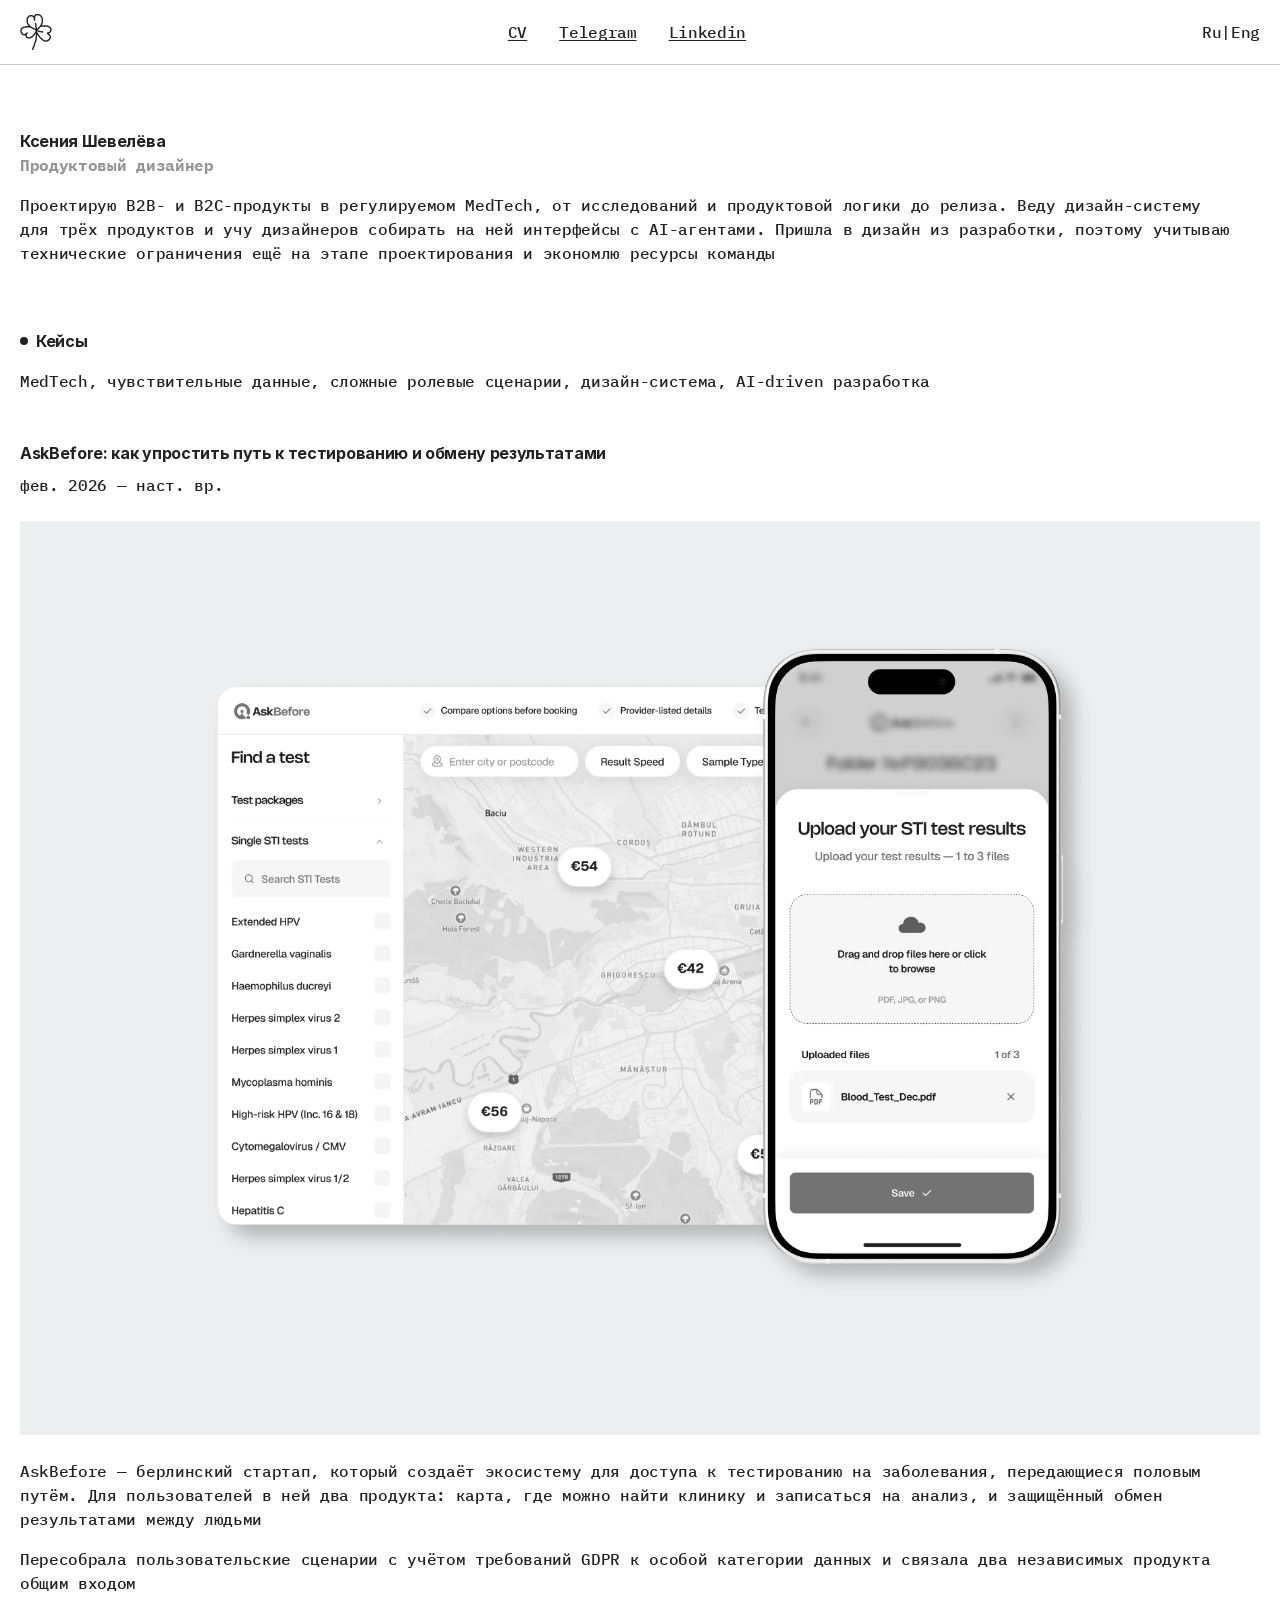
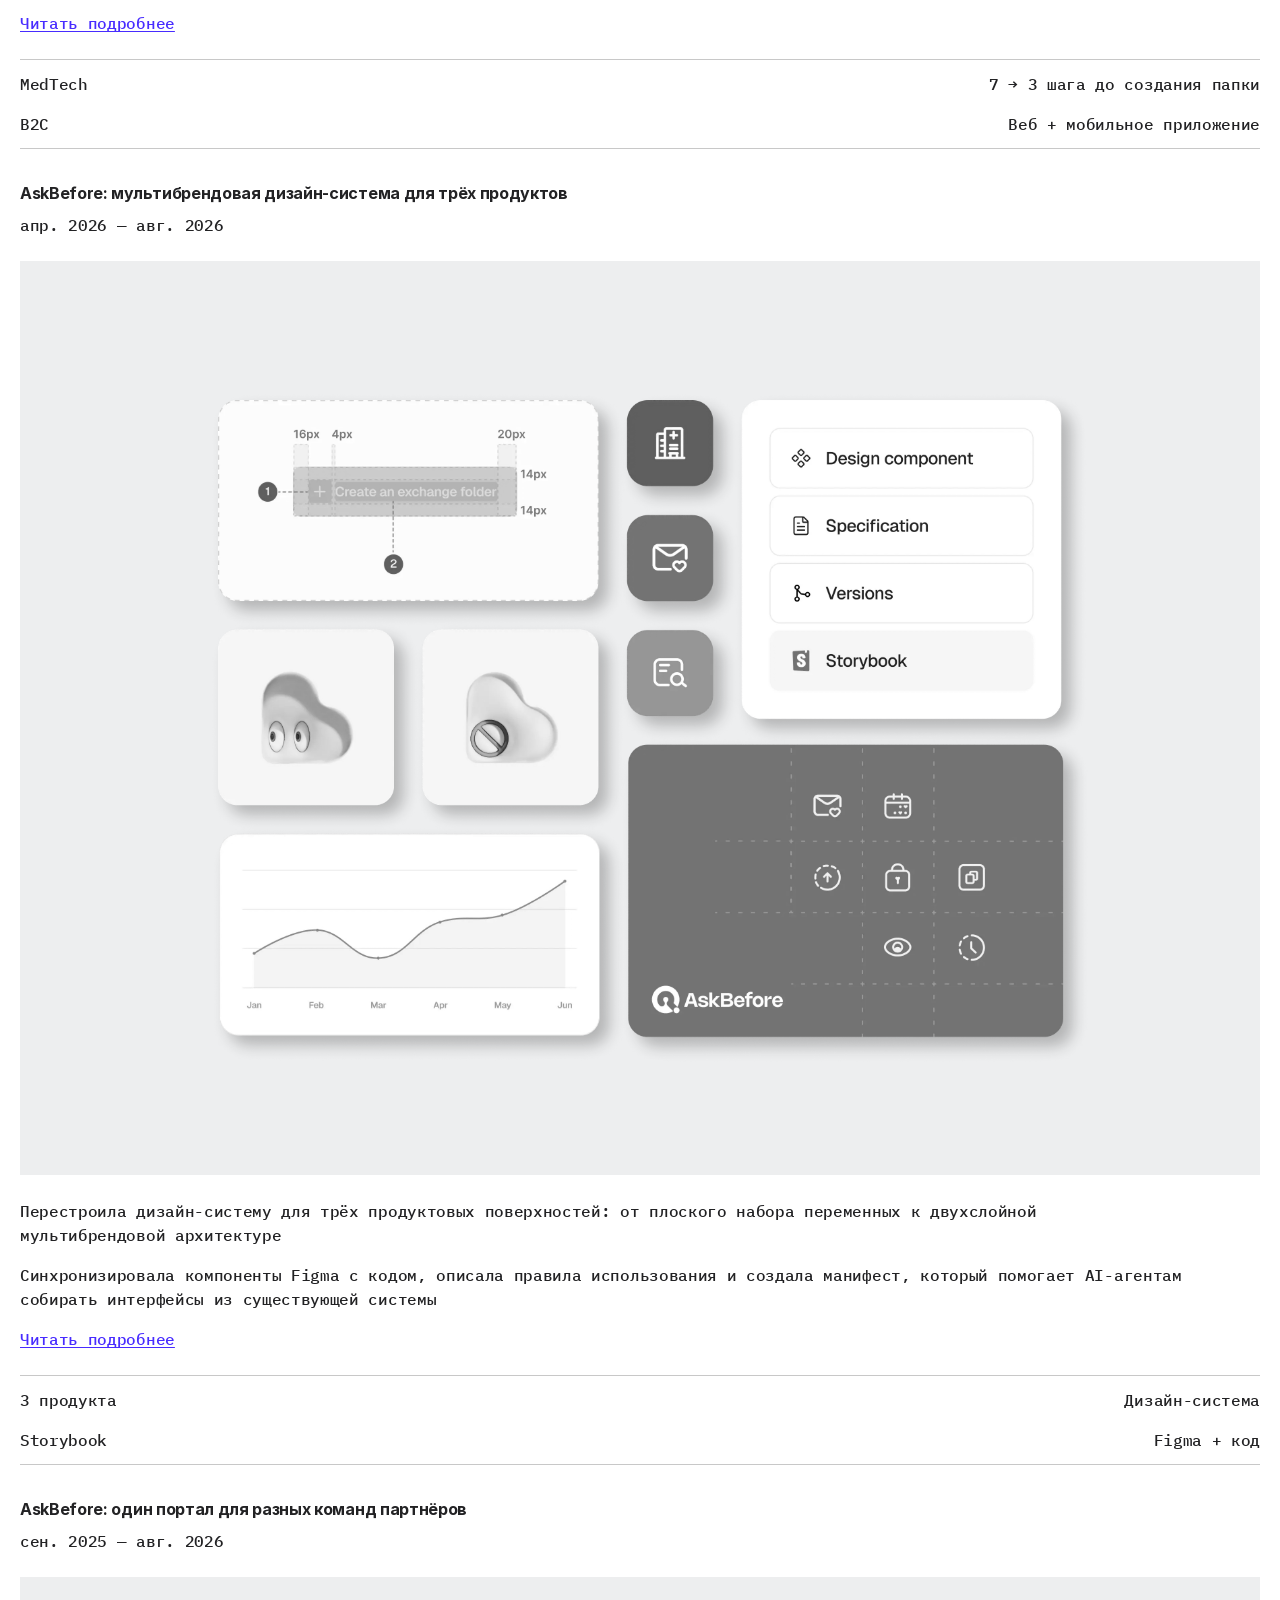
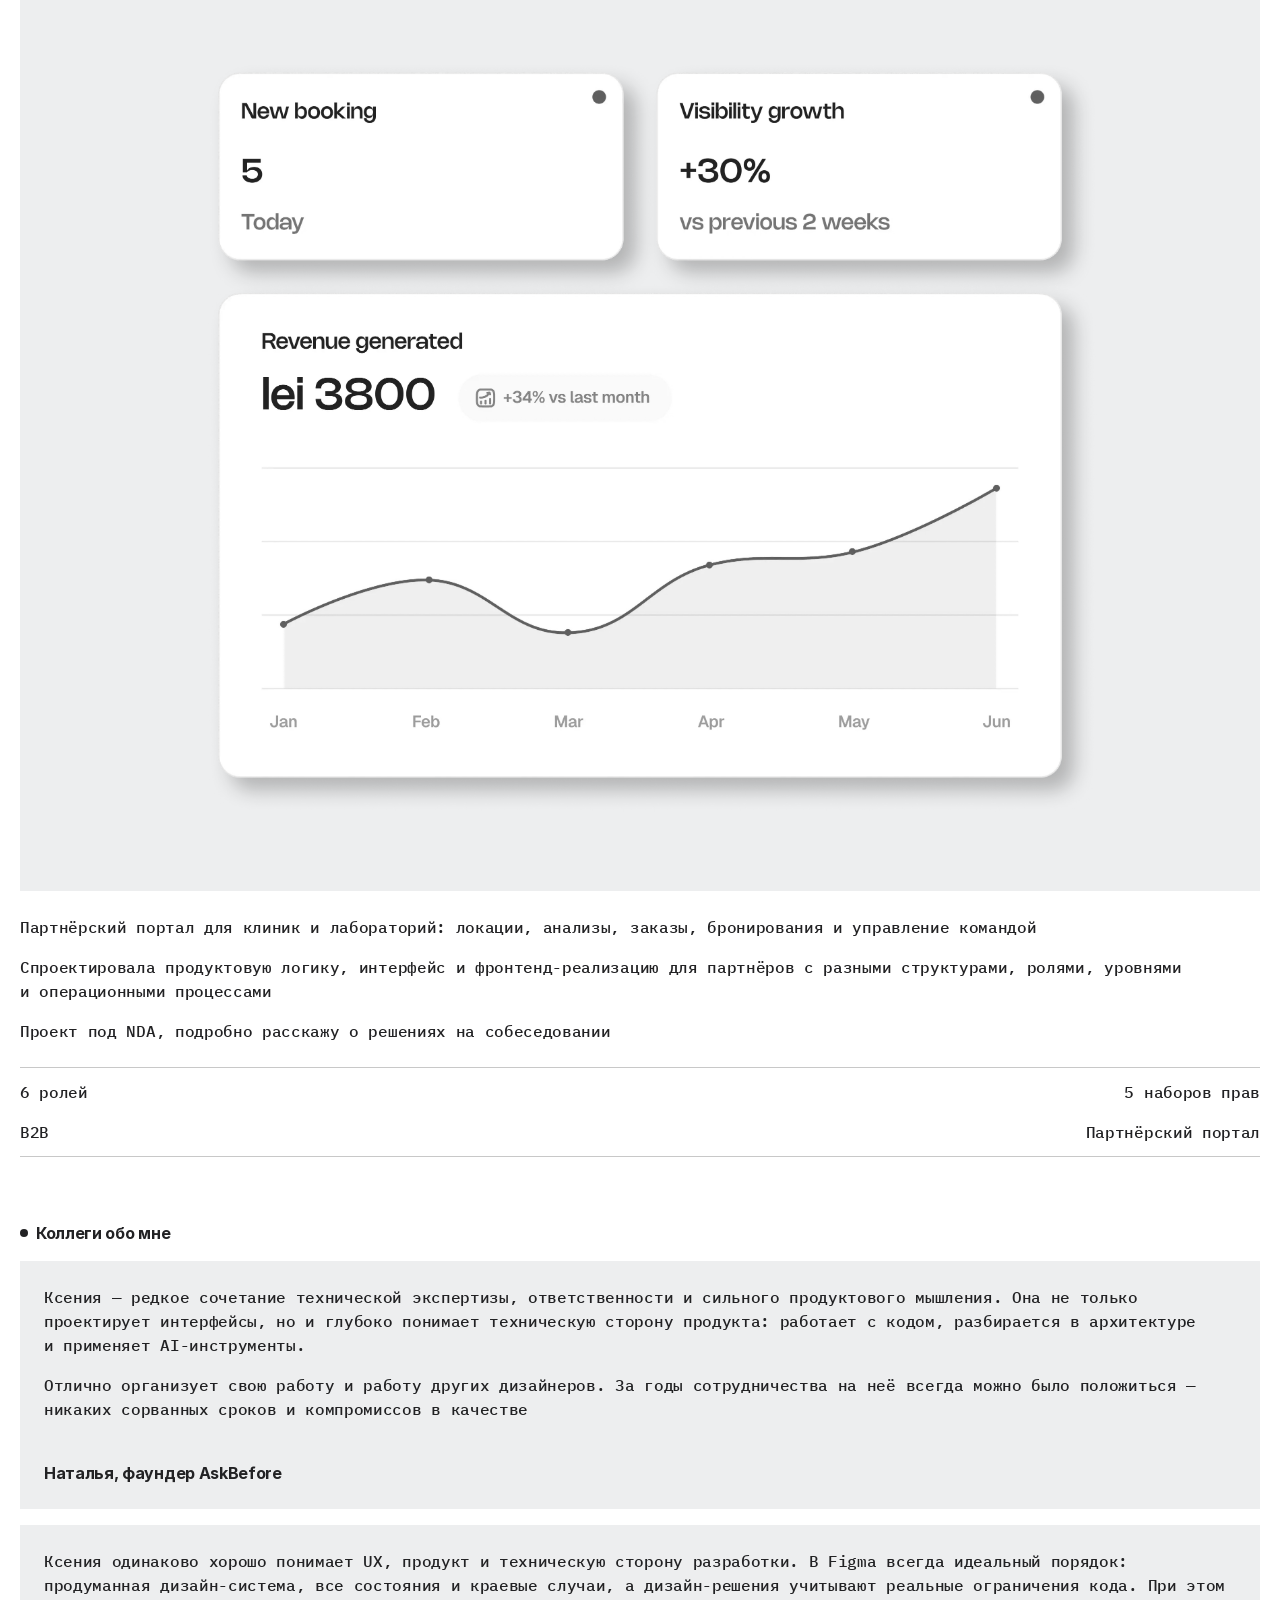
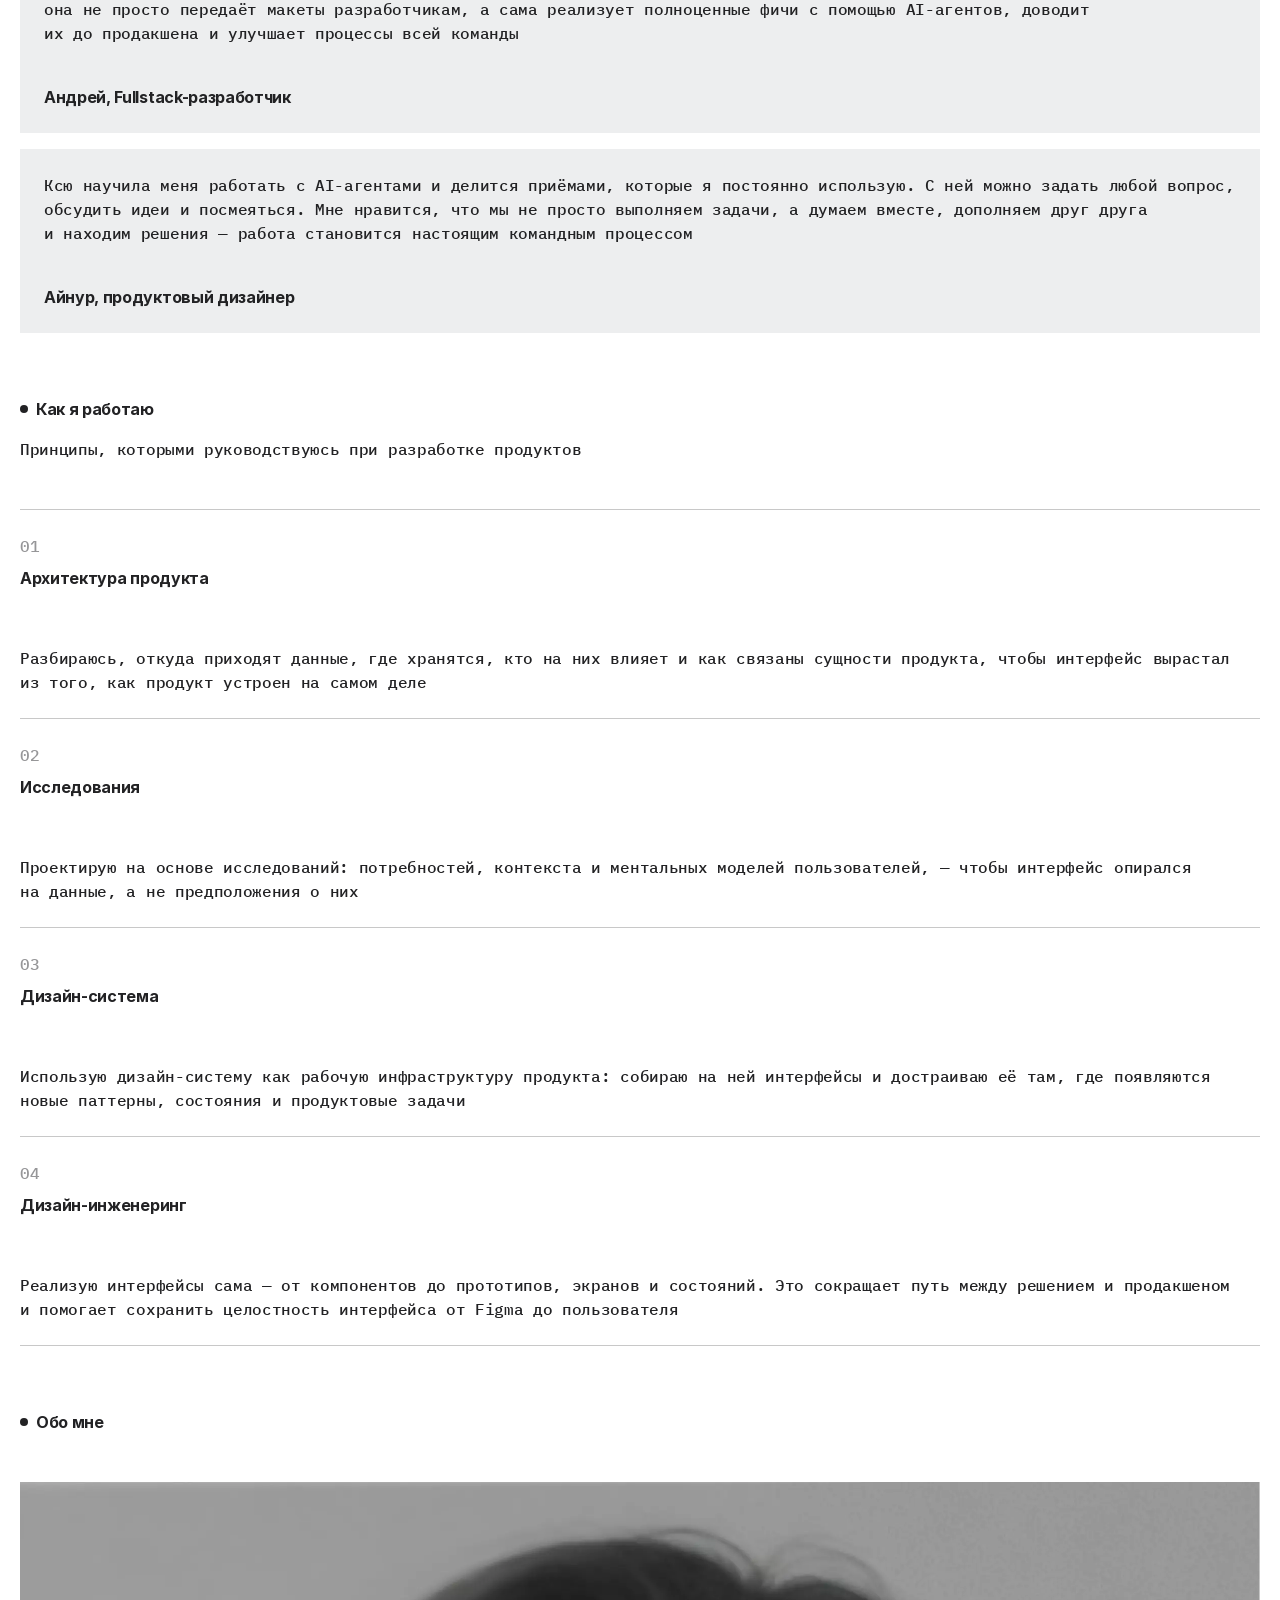
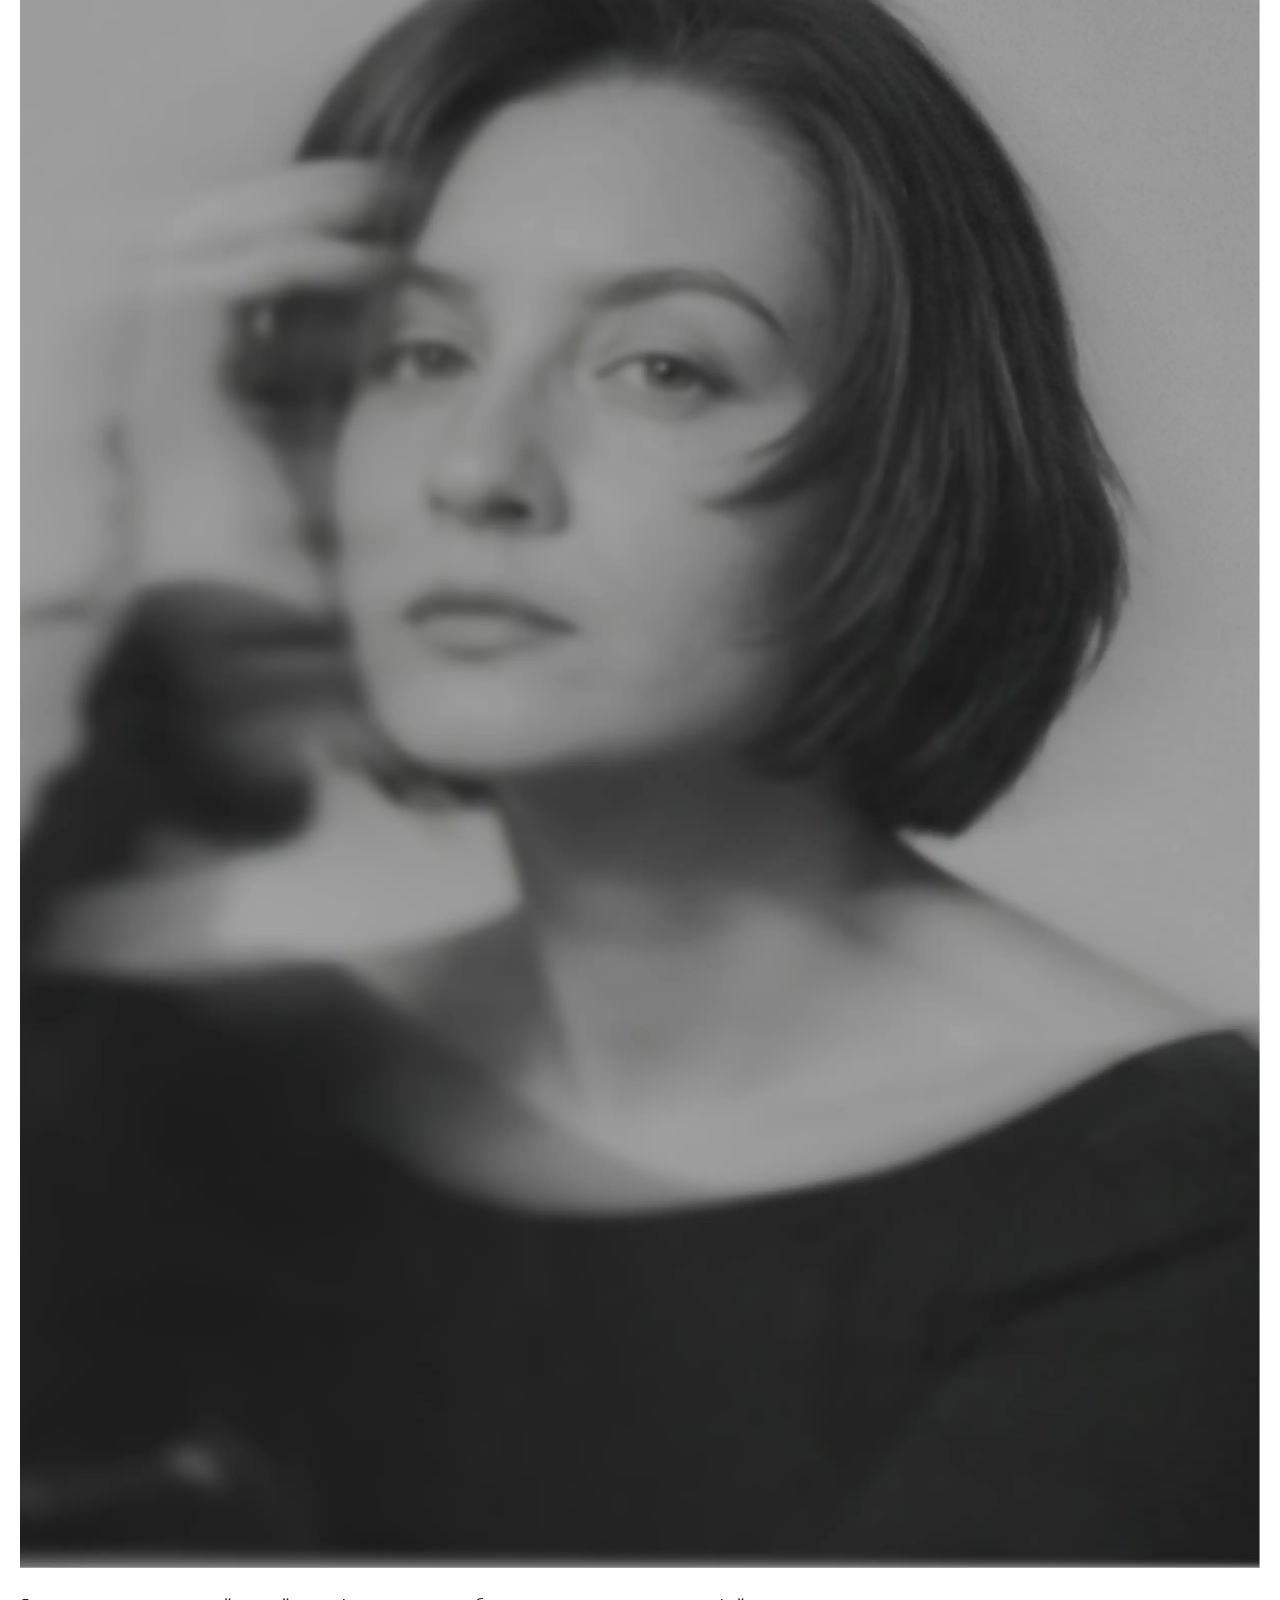
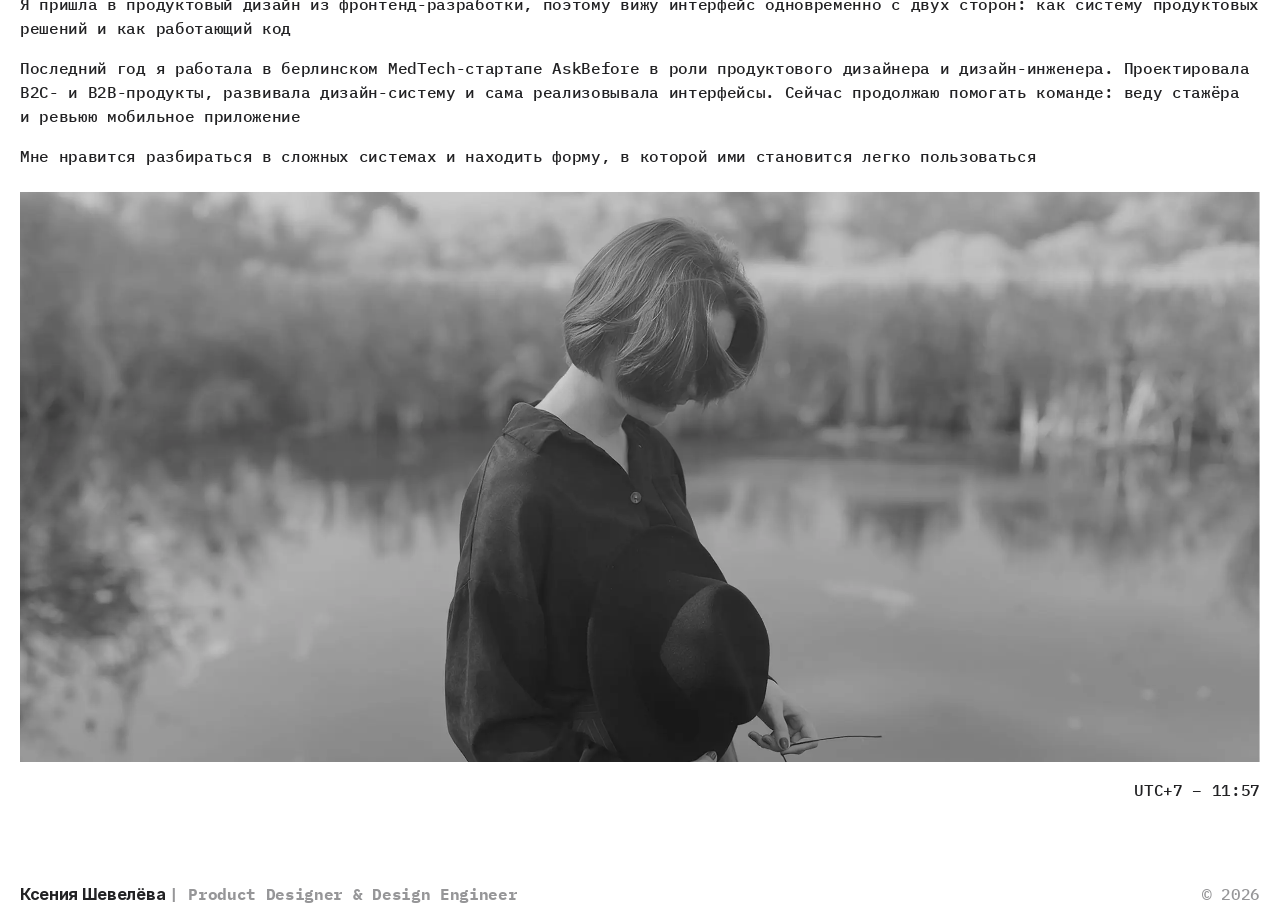
==== index.html @ 1ae7de09 "Align homepage title and Open Graph descriptions with the page meta. Co-authored-by: Cursor <cursora" ====
<!DOCTYPE html>
<html lang="ru">

<head>
  <meta charset="UTF-8" />
  <meta name="viewport" content="width=device-width, initial-scale=1.0" />
  <title>Ксения Шевелёва — продуктовый дизайнер</title>
  <meta name="description"
    content="Ксения Шевелёва — продуктовый дизайнер. MedTech, дизайн-системы, AI-driven разработка." />
  <link rel="alternate" hreflang="ru" href="https://eslichtne.github.io/portfolio/" />
  <link rel="alternate" hreflang="en" href="https://eslichtne.github.io/portfolio/en/" />
  <!-- Open Graph -->
  <meta property="og:type" content="website" />
  <meta property="og:site_name" content="Ксения Шевелёва" />
  <meta property="og:url" content="https://eslichtne.github.io/portfolio/" />
  <meta property="og:title" content="Ксения Шевелёва — продуктовый дизайнер" />
  <meta property="og:description" content="Ксения Шевелёва — продуктовый дизайнер. MedTech, дизайн-системы, AI-driven разработка." />
  <meta property="og:image" content="https://eslichtne.github.io/portfolio/assets/og/og.png" />
  <meta property="og:image:width" content="1200" />
  <meta property="og:image:height" content="630" />
  <meta property="og:locale" content="ru_RU" />
  <meta name="twitter:card" content="summary_large_image" />
  <link rel="icon" href="assets/favicon.ico" sizes="any" />
  <link rel="icon" href="assets/favicon.svg" type="image/svg+xml" />
  <link rel="apple-touch-icon" href="assets/apple-touch-icon.png" />
  <link rel="icon" href="assets/icon-512.png" type="image/png" sizes="512x512" />
  <link rel="preload" href="assets/fonts/ibm-medium.woff2" as="font" type="font/woff2" crossorigin />
  <link rel="stylesheet" href="css/tokens.css" />
  <link rel="stylesheet" href="css/reset.css" />
  <link rel="stylesheet" href="css/typography.css" />
  <link rel="stylesheet" href="css/main.css" />
  <!-- Microsoft Clarity -->
  <script type="text/javascript">
    (function (c, l, a, r, i, t, y) {
      c[a] = c[a] || function () { (c[a].q = c[a].q || []).push(arguments) };
      t = l.createElement(r); t.async = 1; t.src = "https://www.clarity.ms/tag/" + i;
      y = l.getElementsByTagName(r)[0]; y.parentNode.insertBefore(t, y);
    })(window, document, "clarity", "script", "yzztn9lsdh");
  </script>
</head>

<body>
  <div class="page">
    <header class="header">
      <div class="limiter header__inner">
        <div class="header__brand">
          <a class="header__logo" href="./" aria-label="На главную">
            <img src="assets/images/logo.svg" width="32" height="40" alt="" />
          </a>
        </div>

        <nav class="header__nav" aria-label="Основная навигация">
          <div class="header__links">
            <a class="link header__link"
              href="https://drive.google.com/file/d/1JG-x4sthd5C1vM5ESfaY1iLIdnaHIqLw/view?usp=sharing" target="_blank"
              rel="noopener noreferrer">CV</a>
            <a class="link header__link" href="https://t.me/EsLichtne" target="_blank"
              rel="noopener noreferrer">Telegram</a>
            <a class="link header__link" href="https://www.linkedin.com/in/eslichtne/" target="_blank"
              rel="noopener noreferrer">Linkedin</a>
          </div>
          <p class="text header__lang" aria-label="Язык">
            <span aria-current="true">Ru</span>|<a href="en/">Eng</a>
          </p>
        </nav>
      </div>
    </header>

    <div class="main">
      <main class="main__content">
        <section class="intro" aria-label="Вступление">
          <div class="intro__identity">
            <h1 class="heading intro__name">Ксения Шевелёва</h1>
            <p class="subheading intro__role">
              Продуктовый дизайнер
            </p>
          </div>
          <p class="text intro__summary">
            Проектирую B2B‑ и B2C‑продукты в регулируемом MedTech, от исследований и продуктовой логики до релиза. Веду
            дизайн‑систему для трёх продуктов и учу дизайнеров собирать на ней интерфейсы с AI‑агентами. Пришла в дизайн
            из разработки, поэтому учитываю технические ограничения ещё на этапе проектирования и экономлю ресурсы
            команды
          </p>
        </section>

        <section class="section" aria-labelledby="cases-heading">
          <div class="section-heading">
            <div class="section-heading__title">
              <span class="section-heading__dot" aria-hidden="true"></span>
              <h2 class="heading section-heading__label" id="cases-heading">
                Кейсы
              </h2>
            </div>
            <p class="text section-heading__desc">
              MedTech, чувствительные данные, сложные ролевые сценарии,
              дизайн-система, AI‑driven разработка
            </p>
          </div>

          <div class="cases__list">
            <article class="case" data-case>
              <div class="case__heading">
                <h3 class="heading case__title">
                  AskBefore: как&nbsp;упростить путь к&nbsp;тестированию
                  и&nbsp;обмену результатами
                </h3>
                <p class="text case__date">фев. 2026&nbsp;— наст.&nbsp;вр.</p>
              </div>

              <div class="case__content">
                <div class="case__description">
                  <p class="text">
                    AskBefore&nbsp;— берлинский стартап, который создаёт
                    экосистему для&nbsp;доступа к&nbsp;тестированию
                    на&nbsp;заболевания, передающиеся половым путём.
                    Для&nbsp;пользователей в&nbsp;ней два&nbsp;продукта:
                    карта, где&nbsp;можно найти клинику и&nbsp;записаться
                    на&nbsp;анализ, и&nbsp;защищённый обмен результатами
                    между&nbsp;людьми
                  </p>
                  <p class="text">
                    Пересобрала пользовательские сценарии
                    с&nbsp;учётом требований GDPR к&nbsp;особой категории
                    данных и&nbsp;связала два&nbsp;независимых продукта
                    общим входом
                  </p>
                </div>
                <a class="link case__more" href="cases/b2c">Читать подробнее</a>
              </div>

              <a class="case__cover" data-case-cover href="cases/b2c"
                aria-label="AskBefore: как упростить путь к тестированию и обмену результатами">
                <img src="assets/images/cases/b2c/cover.webp"
                  alt="Обложки B2C-продуктов AskBefore: карта клиник и обмен результатами" width="923" height="680" />
              </a>

              <div class="case__meta">
                <p class="text">MedTech</p>
                <p class="text">7&nbsp;→&nbsp;3 шага до создания папки</p>
                <div class="case__meta-end">
                  <p class="text">B2C</p>
                  <p class="text">Веб + мобильное приложение</p>
                </div>
              </div>
            </article>

            <article class="case" data-case>
              <div class="case__heading">
                <h3 class="heading case__title">
                  AskBefore: мультибрендовая дизайн-система для трёх продуктов
                </h3>
                <p class="text case__date">апр. 2026&nbsp;— авг. 2026</p>
              </div>

              <div class="case__content">
                <div class="case__description">
                  <p class="text">
                    Перестроила дизайн-систему для&nbsp;трёх продуктовых
                    поверхностей: от&nbsp;плоского набора переменных
                    к&nbsp;двухслойной мультибрендовой архитектуре
                  </p>
                  <p class="text">
                    Синхронизировала компоненты Figma с&nbsp;кодом, описала
                    правила использования и&nbsp;создала манифест, который
                    помогает AI-агентам собирать интерфейсы
                    из&nbsp;существующей системы
                  </p>
                </div>
                <a class="link case__more" href="cases/ds">Читать подробнее</a>
              </div>

              <a class="case__cover" data-case-cover href="cases/ds"
                aria-label="AskBefore: мультибрендовая дизайн-система для трёх продуктов">
                <img src="assets/images/cases/ds/cover.webp"
                  alt="Коллаж компонентов мультибрендовой дизайн-системы AskBefore" width="923" height="680" />
              </a>

              <div class="case__meta">
                <p class="text">3&nbsp;продукта</p>
                <p class="text">Дизайн-система</p>
                <div class="case__meta-end">
                  <p class="text">Storybook</p>
                  <p class="text">Figma + код</p>
                </div>
              </div>
            </article>

            <article class="case" data-case>
              <div class="case__heading">
                <h3 class="heading case__title">
                  AskBefore: один портал для&nbsp;разных команд партнёров
                </h3>
                <p class="text case__date">сен. 2025&nbsp;— авг. 2026</p>
              </div>

              <div class="case__content">
                <div class="case__description">
                  <p class="text">
                    Партнёрский портал для&nbsp;клиник и&nbsp;лабораторий:
                    локации, анализы, заказы, бронирования
                    и&nbsp;управление командой
                  </p>
                  <p class="text">
                    Спроектировала продуктовую логику, интерфейс
                    и&nbsp;фронтенд-реализацию для&nbsp;партнёров
                    с&nbsp;разными структурами, ролями, уровнями
                    и&nbsp;операционными процессами
                  </p>
                  <p class="text">
                    Проект под&nbsp;NDA, подробно расскажу о&nbsp;решениях
                    на&nbsp;собеседовании
                  </p>
                </div>
              </div>

              <div class="case__cover case__cover--static" data-case-cover>
                <img src="assets/images/cases/b2b/cover.webp" alt="Интерфейсы партнёрского портала AskBefore"
                  width="923" height="680" />
              </div>

              <div class="case__meta">
                <p class="text">6&nbsp;ролей</p>
                <p class="text">5&nbsp;наборов прав</p>
                <div class="case__meta-end">
                  <p class="text">B2B</p>
                  <p class="text">Партнёрский портал</p>
                </div>
              </div>
            </article>
          </div>
        </section>

        <section class="section" aria-labelledby="testimonials-heading">
          <div class="testimonials">
            <div class="section-heading__title--solo testimonials__title">
              <span class="section-heading__dot" aria-hidden="true"></span>
              <h2 class="heading section-heading__label" id="testimonials-heading">
                Коллеги обо&nbsp;мне
              </h2>
            </div>

            <div class="testimonials__list">
              <blockquote class="testimonial">
                <div class="testimonial__quotes">
                  <p class="text">
                    Ксения&nbsp;— редкое сочетание технической экспертизы,
                    ответственности и&nbsp;сильного продуктового мышления.
                    Она&nbsp;не&nbsp;только проектирует интерфейсы,
                    но&nbsp;и&nbsp;глубоко понимает техническую сторону
                    продукта: работает с&nbsp;кодом, разбирается
                    в&nbsp;архитектуре и&nbsp;применяет AI-инструменты.
                  </p>
                  <p class="text">
                    Отлично организует свою работу и&nbsp;работу других
                    дизайнеров. За&nbsp;годы сотрудничества
                    на&nbsp;неё&nbsp;всегда можно было положиться&nbsp;—
                    никаких сорванных сроков и&nbsp;компромиссов
                    в&nbsp;качестве
                  </p>
                </div>
                <footer class="heading testimonial__author">
                  Наталья, фаундер AskBefore
                </footer>
              </blockquote>

              <blockquote class="testimonial">
                <p class="text testimonial__quote">
                  Ксения одинаково хорошо понимает UX, продукт
                  и&nbsp;техническую сторону разработки. В&nbsp;Figma всегда
                  идеальный порядок: продуманная дизайн-система,
                  все&nbsp;состояния и&nbsp;краевые случаи,
                  а&nbsp;дизайн-решения учитывают реальные ограничения кода.
                  При&nbsp;этом она&nbsp;не&nbsp;просто передаёт макеты
                  разработчикам, а&nbsp;сама реализует полноценные фичи
                  с&nbsp;помощью AI-агентов, доводит их&nbsp;до&nbsp;продакшена
                  и&nbsp;улучшает процессы всей команды
                </p>
                <footer class="heading testimonial__author">
                  Андрей, Fullstack-разработчик
                </footer>
              </blockquote>

              <blockquote class="testimonial">
                <p class="text testimonial__quote">
                  Ксю&nbsp;научила меня работать с&nbsp;AI-агентами
                  и&nbsp;делится приёмами, которые я&nbsp;постоянно
                  использую. С&nbsp;ней&nbsp;можно задать любой вопрос,
                  обсудить идеи и&nbsp;посмеяться. Мне&nbsp;нравится,
                  что&nbsp;мы&nbsp;не&nbsp;просто выполняем задачи,
                  а&nbsp;думаем вместе, дополняем друг друга
                  и&nbsp;находим решения&nbsp;— работа становится настоящим
                  командным процессом
                </p>
                <footer class="heading testimonial__author">
                  Айнур, продуктовый дизайнер
                </footer>
              </blockquote>
            </div>
          </div>
        </section>

        <section class="section" aria-labelledby="principles-heading">
          <div class="section-heading">
            <div class="section-heading__title">
              <span class="section-heading__dot" aria-hidden="true"></span>
              <h2 class="heading section-heading__label" id="principles-heading">
                Как&nbsp;я&nbsp;работаю
              </h2>
            </div>
            <p class="text section-heading__desc">
              Принципы, которыми руководствуюсь при&nbsp;разработке
              продуктов
            </p>
          </div>

          <div class="principles__grid">
            <article class="principle principle--architecture">
              <div class="principle__header">
                <p class="text principle__index">01</p>
                <h3 class="heading principle__title">Архитектура продукта</h3>
              </div>
              <p class="text principle__text">
                Разбираюсь, откуда приходят данные, где&nbsp;хранятся,
                кто&nbsp;на&nbsp;них&nbsp;влияет и&nbsp;как&nbsp;связаны
                сущности продукта, чтобы&nbsp;интерфейс вырастал
                из&nbsp;того, как&nbsp;продукт устроен на&nbsp;самом деле
              </p>
            </article>

            <article class="principle principle--user-research">
              <div class="principle__header">
                <p class="text principle__index">02</p>
                <h3 class="heading principle__title">Исследования</h3>
              </div>
              <p class="text principle__text">
                Проектирую на&nbsp;основе исследований: потребностей,
                контекста и&nbsp;ментальных моделей пользователей,&nbsp;—
                чтобы&nbsp;интерфейс опирался на&nbsp;данные,
                а&nbsp;не&nbsp;предположения о&nbsp;них
              </p>
            </article>

            <article class="principle principle--design-system">
              <div class="principle__header">
                <p class="text principle__index">03</p>
                <h3 class="heading principle__title">Дизайн-система</h3>
              </div>
              <p class="text principle__text">
                Использую дизайн-систему как&nbsp;рабочую инфраструктуру
                продукта: собираю на&nbsp;ней&nbsp;интерфейсы
                и&nbsp;достраиваю её&nbsp;там, где&nbsp;появляются новые
                паттерны, состояния и&nbsp;продуктовые задачи
              </p>
            </article>

            <article class="principle principle--engineering">
              <div class="principle__header">
                <p class="text principle__index">04</p>
                <h3 class="heading principle__title">Дизайн-инженеринг</h3>
              </div>
              <p class="text principle__text">
                Реализую интерфейсы сама&nbsp;— от&nbsp;компонентов
                до&nbsp;прототипов,&nbsp;экранов и&nbsp;состояний.
                Это&nbsp;сокращает путь между&nbsp;решением
                и&nbsp;продакшеном и&nbsp;помогает сохранить целостность
                интерфейса от&nbsp;Figma до&nbsp;пользователя
              </p>
            </article>
          </div>
        </section>

        <section class="section" aria-labelledby="about-heading">
          <div class="section-heading__title--solo">
            <span class="section-heading__dot" aria-hidden="true"></span>
            <h2 class="heading section-heading__label" id="about-heading">
              Обо&nbsp;мне
            </h2>
          </div>

          <div class="about__layout">
            <div class="about__photo-portrait">
              <img src="assets/images/photo-1.webp" alt="Портрет Ксении Шевелёвой" width="456" height="620" />
            </div>

            <div class="about__bio">
              <p class="text">
                Я&nbsp;пришла в&nbsp;продуктовый дизайн
                из&nbsp;фронтенд-разработки, поэтому вижу интерфейс
                одновременно с&nbsp;двух сторон: как&nbsp;систему
                продуктовых решений и&nbsp;как&nbsp;работающий&nbsp;код
              </p>
              <p class="text">
                Последний год&nbsp;я работала в&nbsp;берлинском
                MedTech-стартапе AskBefore в&nbsp;роли продуктового
                дизайнера и&nbsp;дизайн-инженера. Проектировала B2C-
                и&nbsp;B2B-продукты, развивала дизайн-систему
                и&nbsp;сама реализовывала интерфейсы. Сейчас продолжаю
                помогать команде: веду стажёра и&nbsp;ревьюю мобильное
                приложение
              </p>
              <p class="text">
                Мне&nbsp;нравится разбираться в&nbsp;сложных системах
                и&nbsp;находить форму, в&nbsp;которой ими&nbsp;становится
                легко пользоваться
              </p>
            </div>

            <div class="about__aside">
              <div class="about__photo-landscape">
                <img src="assets/images/photo-2.webp" alt="Пейзаж: вода и деревья" width="452" height="208" />
              </div>
              <p class="text about__time" data-local-time>
                UTC+7 – <span data-local-time-value>--</span>
              </p>
            </div>
          </div>
        </section>
      </main>

      <footer class="footer">
        <p class="heading footer__credit">
          Ксения Шевелёва
          <span class="subheading footer__role">| Product Designer &amp;&nbsp;Design Engineer</span>
        </p>
        <p class="text footer__copy">© 2026</p>
      </footer>
    </div>
  </div>

  <script src="js/main.js"></script>
</body>

</html>
---- css/tokens.css ----
:root {
  /* Colors */
  --bg-0: #ffffff;
  --bg-100: #edeeef;
  --border: #c8c8c8;
  --fg-text: #222224;
  --fg-subtext: #969698;
  --fg-primary: #482cff;

  /* Font families */
  --font-sans: "Inter", -apple-system, BlinkMacSystemFont, "Segoe UI",
    "Helvetica Neue", sans-serif;
  --font-mono: "IBM Plex Mono", ui-monospace, monospace;

  /* Layout */
  --page-max: 1920px;
  --page-pad: 24px;
  --grid-gap: 16px;
  --section-gap: 96px;
  --block-gap: 48px;
  --page-stack-gap: 80px;
  --header-height: 65px;
}
---- css/typography.css ----
@font-face {
  font-family: "IBM Plex Mono";
  font-weight: 500;
  font-style: normal;
  font-display: swap;
  src: url("../assets/fonts/ibm-medium.woff2") format("woff2");
}

@font-face {
  font-family: "IBM Plex Mono";
  font-weight: 700;
  font-style: normal;
  font-display: swap;
  src: url("../assets/fonts/ibm-bold.woff2") format("woff2");
}

@font-face {
  font-family: "Inter";
  font-weight: 700;
  font-style: normal;
  font-display: swap;
  src: url("../assets/fonts/inter-bold.woff2") format("woff2");
}

/* Text styles from Figma: Typography (286:7054) */

.heading {
  font-family: var(--font-sans);
  font-weight: 700;
  font-size: 16px;
  line-height: 24px;
  letter-spacing: -0.02em;
  text-wrap: balance;
}

.subheading {
  font-family: var(--font-mono);
  font-weight: 700;
  font-size: 16px;
  line-height: 24px;
  letter-spacing: -0.02em;
  text-wrap: balance;
}

.text {
  font-family: var(--font-mono);
  font-weight: 500;
  font-size: 16px;
  line-height: 24px;
  letter-spacing: -0.02em;
  text-wrap: pretty;
}

.link {
  font-family: var(--font-mono);
  font-weight: 500;
  font-size: 16px;
  line-height: 24px;
  letter-spacing: -0.02em;
  text-decoration: underline;
  text-underline-position: from-font;
  text-decoration-skip-ink: none;
  text-wrap: pretty;
}

.number {
  font-family: var(--font-sans);
  font-weight: 700;
  font-size: 48px;
  line-height: 56px;
  letter-spacing: -0.02em;
  text-wrap: balance;
}
---- css/main.css ----
body {
  font-family: var(--font-mono);
  font-weight: 500;
  font-size: 16px;
  line-height: 24px;
  letter-spacing: -0.02em;
  color: var(--fg-text);
  background: var(--bg-0);
}

.page {
  display: flex;
  flex-direction: column;
  align-items: center;
  gap: var(--page-stack-gap);
  overflow: clip;
  min-width: 1336px;
  padding-top: calc(var(--header-height) + var(--page-stack-gap));
}

.limiter {
  display: grid;
  grid-template-columns: repeat(3, minmax(0, 1fr));
  column-gap: var(--grid-gap);
  row-gap: var(--grid-gap);
  width: 100%;
  max-width: var(--page-max);
  min-width: 0;
  margin-inline: auto;
  padding-inline: var(--page-pad);
}

/* —— Header —— */

.header {
  position: fixed;
  top: 0;
  left: 0;
  z-index: 100;
  width: 100%;
  background: var(--bg-0);
  border-bottom: 1px solid var(--border);
}

.header__inner {
  padding-block: 12px;
  align-items: start;
}

.header__brand {
  display: flex;
  align-items: center;
  grid-column: 1;
}

.header__logo {
  width: 32px;
  height: 40px;
}

.header__logo img {
  width: 32px;
  height: 40px;
}

.header__nav {
  grid-column: 2 / span 2;
  display: flex;
  align-items: center;
  justify-content: space-between;
  height: 40px;
}

.header__links {
  display: flex;
  align-items: center;
  gap: 144px;
}

.header__lang {
  white-space: nowrap;
}

.link:hover,
.header__logo:hover,
.header__lang a:hover,
.case-toc__item:hover {
  opacity: 0.7;
}

/* —— Main —— */

.main {
  display: flex;
  flex-direction: column;
  align-items: center;
  width: 100%;
  max-width: var(--page-max);
  gap: var(--section-gap);
}

.main__content {
  display: flex;
  flex-direction: column;
  align-items: center;
  width: 100%;
  gap: var(--section-gap);
  padding-inline: var(--page-pad);
}

.section {
  display: flex;
  flex-direction: column;
  width: 100%;
  gap: var(--block-gap);
}

/* —— Intro —— */

.intro {
  display: grid;
  grid-template-columns: repeat(3, minmax(0, 1fr));
  column-gap: var(--grid-gap);
  width: 100%;
}

.intro__identity {
  display: flex;
  flex-direction: column;
  grid-column: 1;
}

.intro__role {
  color: var(--fg-subtext);
}

.intro__summary {
  grid-column: 2 / span 2;
}

/* —— Section headings —— */

.section-heading {
  display: grid;
  grid-template-columns: repeat(3, minmax(0, 1fr));
  column-gap: var(--grid-gap);
  width: 100%;
  align-items: start;
}

.section-heading__title {
  display: flex;
  align-items: center;
  gap: 8px;
  grid-column: 1;
}

.section-heading__title--solo {
  display: flex;
  align-items: center;
  gap: 8px;
}

.section-heading__dot {
  flex-shrink: 0;
  width: 8px;
  height: 8px;
  border-radius: 9999px;
  background: var(--fg-text);
}

.section-heading__label {
  white-space: nowrap;
}

.section-heading__desc {
  grid-column: 2 / span 2;
}

/* —— Cases —— */

.cases__list {
  display: flex;
  flex-direction: column;
  gap: var(--grid-gap);
  width: 100%;
}

.case {
  position: relative;
  display: grid;
  grid-template-columns: repeat(3, minmax(0, 1fr));
  grid-template-rows: auto auto auto;
  column-gap: var(--grid-gap);
  row-gap: var(--grid-gap);
  width: 100%;
}

.case__heading {
  grid-column: 2 / span 2;
  grid-row: 1;
  display: flex;
  align-items: center;
  justify-content: space-between;
  gap: var(--grid-gap);
  white-space: nowrap;
}

.case__date {
  flex-shrink: 0;
}

.case__content {
  grid-column: 1;
  grid-row: 2;
  display: flex;
  flex-direction: column;
  gap: 32px;
  align-self: start;
  position: sticky;
  top: calc(var(--header-height) + 24px);
  margin-bottom: 66px;
}

.case__description {
  display: flex;
  flex-direction: column;
  gap: var(--grid-gap);
}

.case__more {
  color: var(--fg-primary);
  align-self: start;
}

.case__cover {
  grid-column: 2 / span 2;
  grid-row: 2;
  position: relative;
  aspect-ratio: 922.67 / 680;
  overflow: clip;
  background: var(--bg-100);
}

.case__cover--static {
  cursor: default;
}

.case__cover:hover {
  opacity: 1;
}

.case__cover img {
  position: absolute;
  inset: 0;
  width: 100%;
  height: 100%;
  object-fit: cover;
  pointer-events: none;
  filter: grayscale(1);
  transition: filter 0.45s ease;
}

.case__cover:hover img,
.case.is-in-view .case__cover img {
  filter: grayscale(0);
}

.case__meta {
  grid-column: 1 / span 3;
  grid-row: 3;
  display: grid;
  grid-template-columns: repeat(3, minmax(0, 1fr));
  column-gap: var(--grid-gap);
  padding-block: 12px;
  border-top: 1px solid var(--border);
  border-bottom: 1px solid var(--border);
}

.case__meta-end {
  display: flex;
  align-items: center;
  justify-content: space-between;
  gap: var(--grid-gap);
  white-space: nowrap;
}

/* —— Principles —— */

.principles__grid {
  display: grid;
  grid-template-columns: repeat(3, minmax(0, 1fr));
  grid-template-rows: repeat(2, minmax(0, 1fr));
  width: 100%;
  height: 560px;
  overflow: clip;
  /* Lines live on the grid once (Figma center-stroke analog) */
  background-image:
    linear-gradient(
      to bottom,
      transparent calc(50% - 0.5px),
      var(--border) calc(50% - 0.5px),
      var(--border) calc(50% + 0.5px),
      transparent calc(50% + 0.5px)
    ),
    linear-gradient(
      to right,
      transparent calc(100% / 3 - 0.5px),
      var(--border) calc(100% / 3 - 0.5px),
      var(--border) calc(100% / 3 + 0.5px),
      transparent calc(100% / 3 + 0.5px)
    ),
    linear-gradient(
      to right,
      transparent calc(200% / 3 - 0.5px),
      var(--border) calc(200% / 3 - 0.5px),
      var(--border) calc(200% / 3 + 0.5px),
      transparent calc(200% / 3 + 0.5px)
    );
}

.principle {
  display: flex;
  flex-direction: column;
  gap: 56px;
  padding-block: 24px;
}

.principle__header {
  display: flex;
  flex-direction: column;
  gap: 8px;
  white-space: nowrap;
}

.principle__index {
  color: var(--fg-subtext);
}

.principle--architecture {
  grid-column: 1;
  grid-row: 1;
  padding-right: 24px;
}

.principle--user-research {
  grid-column: 3;
  grid-row: 1;
  padding-left: 24px;
}

.principle--design-system {
  grid-column: 2;
  grid-row: 2;
  padding: 24px;
}

.principle--engineering {
  grid-column: 3;
  grid-row: 2;
  padding-left: 24px;
}

/* —— Testimonials —— */

.testimonials {
  display: grid;
  grid-template-columns: repeat(3, minmax(0, 1fr));
  column-gap: var(--grid-gap);
  align-items: start;
  width: 100%;
}

.testimonials__title {
  grid-column: 1;
}

.testimonials__list {
  grid-column: 2 / span 2;
  display: grid;
  grid-template-columns: repeat(2, minmax(0, 1fr));
  gap: var(--grid-gap);
}

.testimonial {
  display: flex;
  flex-direction: column;
  gap: 40px;
  margin: 0;
  padding: 24px;
  background: var(--bg-100);
}

.testimonial__quotes {
  display: flex;
  flex-direction: column;
  gap: var(--grid-gap);
}

.testimonial__author {
  margin-top: auto;
}

/* —— About —— */

.about__layout {
  display: flex;
  align-items: stretch;
  gap: var(--grid-gap);
  width: 100%;
  overflow: clip;
}

.about__photo-portrait {
  position: relative;
  flex: 1 0 0;
  min-width: 0;
  aspect-ratio: 456 / 620;
}

.about__photo-portrait img {
  position: absolute;
  inset: 0;
  width: 100%;
  height: 100%;
  object-fit: cover;
  object-position: bottom;
  pointer-events: none;
}

.about__bio {
  display: flex;
  flex: 1 0 0;
  min-width: 0;
  flex-direction: column;
  justify-content: flex-end;
  gap: var(--grid-gap);
  align-self: stretch;
}

.about__aside {
  display: flex;
  flex: 1 0 0;
  min-width: 0;
  flex-direction: column;
  gap: var(--grid-gap);
}

.about__photo-landscape {
  position: relative;
  width: 100%;
  aspect-ratio: 452 / 208;
}

.about__photo-landscape img {
  position: absolute;
  inset: 0;
  width: 100%;
  height: 100%;
  object-fit: cover;
  object-position: bottom;
  pointer-events: none;
}

.about__time {
  width: 100%;
  text-align: right;
}

/* —— Footer —— */

.footer {
  display: flex;
  align-items: center;
  justify-content: space-between;
  width: 100%;
  max-width: var(--page-max);
  padding: var(--page-pad);
  white-space: nowrap;
}

.footer__role {
  color: var(--fg-subtext);
}

.footer__copy {
  color: var(--fg-subtext);
  text-align: right;
}

/* —— Case page —— */

.case-page {
  gap: 40px;
}

.case-main {
  display: flex;
  flex-direction: column;
  gap: 64px;
  width: 100%;
}

.case-hero {
  display: flex;
  flex-direction: column;
  gap: 24px;
  width: 100%;
}

.case-hero__heading {
  display: flex;
  align-items: flex-start;
  justify-content: space-between;
  gap: var(--grid-gap);
  width: 100%;
}

.case-hero__title {
  max-width: 923px;
}

.case-hero__date {
  flex-shrink: 0;
  white-space: nowrap;
}

.case-hero__cover {
  position: relative;
  width: 100%;
  aspect-ratio: 1392 / 840;
  overflow: clip;
  background: var(--bg-100);
}

.case-hero__cover img {
  position: absolute;
  inset: 0;
  width: 100%;
  height: 100%;
  object-fit: cover;
  pointer-events: none;
}

.case-hero__meta {
  display: grid;
  grid-template-columns: repeat(3, minmax(0, 1fr));
  column-gap: var(--grid-gap);
  width: 100%;
  padding-block: 12px;
  border-top: 1px solid var(--border);
  border-bottom: 1px solid var(--border);
}

.case-hero__meta-end {
  display: flex;
  align-items: center;
  justify-content: space-between;
  gap: var(--grid-gap);
  white-space: nowrap;
}

.case-body {
  display: grid;
  grid-template-columns: repeat(3, minmax(0, 1fr));
  column-gap: var(--grid-gap);
  width: 100%;
}

.case-toc {
  grid-column: 1;
  display: flex;
  flex-direction: column;
  align-self: start;
  position: sticky;
  top: calc(var(--header-height) + 24px);
}

.case-toc__item {
  display: flex;
  align-items: center;
  gap: 24px;
  width: 100%;
  padding-block: 8px;
}

.case-toc__num {
  flex-shrink: 0;
}

.case-toc__label {
  flex: 1 0 0;
  min-width: 0;
}

.case-toc__item.is-active .case-toc__label {
  text-decoration: underline;
  text-underline-position: from-font;
  text-decoration-skip-ink: none;
}

.case-content {
  grid-column: 2 / span 2;
  display: flex;
  flex-direction: column;
  gap: 48px;
  padding-top: 8px;
  min-width: 0;
}

.case-section {
  display: flex;
  flex-direction: column;
  gap: 24px;
  width: 100%;
  padding-bottom: 40px;
  border-bottom: 1px solid var(--border);
  scroll-margin-top: calc(var(--header-height) + 24px);
}

.case-section--last {
  padding-bottom: 0;
  border-bottom: 0;
}

.case-section__label {
  color: var(--fg-subtext);
}

.case-section__link {
  color: var(--fg-primary);
  align-self: start;
}

.case-section__body {
  display: flex;
  flex-direction: column;
  gap: 40px;
  width: 100%;
}

.case-block {
  display: flex;
  flex-direction: column;
  gap: 16px;
  width: 100%;
}

.case-block--spaced {
  gap: 40px;
}

.case-block__group {
  display: flex;
  flex-direction: column;
  gap: 16px;
  width: 100%;
}

.case-prose {
  display: flex;
  flex-direction: column;
  gap: 8px;
  width: 100%;
}

.case-cards {
  display: grid;
  grid-template-columns: repeat(2, minmax(0, 1fr));
  gap: var(--grid-gap);
  width: 100%;
}

.case-card {
  display: flex;
  flex-direction: column;
  gap: 56px;
  min-height: 256px;
  padding: 24px 24px 32px;
  background: var(--bg-100);
}

.case-card__header {
  display: flex;
  flex-direction: column;
  gap: 8px;
}

.case-card__index {
  color: var(--fg-subtext);
}

.case-figure {
  display: flex;
  flex-direction: column;
  gap: 16px;
  width: 100%;
}

.case-figure__media {
  position: relative;
  width: 100%;
  overflow: clip;
}

.case-figure__media--368 {
  aspect-ratio: 922 / 368;
}

.case-figure__media--400 {
  aspect-ratio: 922 / 400;
}

.case-figure__media--479 {
  aspect-ratio: 922 / 479;
}

.case-figure__media--496 {
  aspect-ratio: 922 / 496;
}

.case-figure__media--516 {
  aspect-ratio: 922 / 516;
}

.case-figure__media--527 {
  aspect-ratio: 922 / 527;
}

.case-figure__media--543 {
  aspect-ratio: 922 / 543;
}

.case-figure__media--559 {
  aspect-ratio: 922 / 559;
}

.case-figure__media--600 {
  aspect-ratio: 922 / 600;
}

.case-figure__media--680 {
  aspect-ratio: 922 / 680;
}

.case-figure__media--784 {
  aspect-ratio: 922 / 784;
}

.case-figure__media img {
  position: absolute;
  inset: 0;
  width: 100%;
  height: 100%;
  object-fit: cover;
  pointer-events: none;
}

.case-figure__caption {
  color: var(--fg-subtext);
}

.case-metrics {
  display: grid;
  grid-template-columns: repeat(2, minmax(0, 1fr));
  grid-template-rows: repeat(2, minmax(0, 1fr));
  gap: 1px;
  width: 100%;
  overflow: clip;
  background-color: var(--border);
}

/* Fill the empty top-right cell so the gap-line trick stays clean */
.case-metrics::before {
  content: "";
  grid-column: 2;
  grid-row: 1;
  background-color: var(--bg-0);
}

.case-metric {
  display: flex;
  flex-direction: column;
  gap: 40px;
  padding-block: 24px;
  background-color: var(--bg-0);
}

.case-metric__body {
  display: flex;
  flex-direction: column;
  gap: 16px;
  width: 100%;
}

.case-metric--primary {
  grid-column: 1;
  grid-row: 1;
  padding-right: 24px;
}

.case-metric--secondary {
  grid-column: 1;
  grid-row: 2;
  padding-right: 24px;
}

.case-metric--tertiary {
  grid-column: 2;
  grid-row: 2;
  padding-left: 24px;
}

.case-metric--quaternary {
  grid-column: 2;
  grid-row: 1;
  padding-left: 24px;
}

.case-metrics:has(.case-metric--quaternary)::before {
  content: none;
}

.case-nav {
  display: grid;
  grid-template-columns: repeat(3, minmax(0, 1fr));
  column-gap: var(--grid-gap);
  width: 100%;
  padding-top: 24px;
  border-top: 1px solid var(--border);
}

.case-nav__all {
  grid-column: 1;
}

.case-nav__next {
  grid-column: 2 / span 2;
  color: var(--fg-primary);
}

/* —— Mobile (Figma: home_480px) —— */

@media (max-width: 1335px) {
  :root {
    --page-stack-gap: 64px;
    --section-gap: 64px;
  }

  .page {
    min-width: 0;
    width: 100%;
  }

  .main__content {
    padding-inline: 20px;
  }

  .header__inner {
    display: flex;
    align-items: center;
    justify-content: space-between;
    padding-inline: 20px;
  }

  .header__nav {
    display: contents;
  }

  .header__links {
    gap: 32px;
  }

  .header__lang {
    height: 40px;
    display: flex;
    align-items: center;
  }

  .intro {
    display: flex;
    flex-direction: column;
    gap: var(--grid-gap);
  }

  .intro__identity,
  .intro__summary {
    grid-column: unset;
  }

  .section-heading {
    display: flex;
    flex-direction: column;
    gap: var(--grid-gap);
  }

  .section-heading__title,
  .section-heading__desc {
    grid-column: unset;
  }

  .cases__list {
    gap: 32px;
  }

  .case {
    display: flex;
    flex-direction: column;
    gap: 24px;
  }

  .case__heading {
    order: 1;
    flex-direction: column;
    align-items: flex-start;
    justify-content: flex-start;
    gap: 8px;
    white-space: normal;
  }

  .case__cover {
    order: 2;
    width: 100%;
  }

  .case.is-in-view .case__cover img {
    filter: grayscale(0);
  }

  .case__content {
    order: 3;
    gap: var(--grid-gap);
    position: static;
    margin-bottom: 0;
  }

  .case__meta {
    order: 4;
    grid-template-columns: repeat(2, minmax(0, 1fr));
    column-gap: var(--grid-gap);
    row-gap: var(--grid-gap);
  }

  .case__meta > p:nth-child(2) {
    text-align: right;
  }

  .case__meta-end {
    display: contents;
  }

  .case__meta-end > p:last-child {
    text-align: right;
  }

  .testimonials {
    display: flex;
    flex-direction: column;
    gap: var(--grid-gap);
  }

  .testimonials__title,
  .testimonials__list {
    grid-column: unset;
  }

  .testimonials__list {
    grid-template-columns: minmax(0, 1fr);
  }

  .principles__grid {
    display: flex;
    flex-direction: column;
    height: auto;
    background-image: none;
  }

  .principle {
    grid-column: unset;
    grid-row: unset;
    padding: 24px 24px 24px 0;
    border-top: 1px solid var(--border);
    border-bottom: 1px solid var(--border);
  }

  .principle + .principle {
    border-top: none;
  }

  .about__layout {
    flex-direction: column;
    gap: 24px;
  }

  .about__photo-portrait,
  .about__bio,
  .about__aside {
    flex: none;
    width: 100%;
  }

  .footer {
    align-items: flex-end;
    gap: 24px;
    padding: 16px 20px;
    white-space: normal;
  }

  .footer__credit {
    flex: 1 0 0;
    min-width: 0;
  }

  .footer__copy {
    flex-shrink: 0;
  }

  .case-page {
    gap: 32px;
  }

  .case-main {
    gap: 64px;
  }

  .case-hero__heading {
    flex-direction: column;
    align-items: flex-start;
    gap: 8px;
  }

  .case-hero__title {
    max-width: none;
  }

  .case-hero__date {
    white-space: normal;
  }

  .case-hero__cover {
    aspect-ratio: 440 / 320;
  }

  .case-hero__meta {
    grid-template-columns: repeat(2, minmax(0, 1fr));
    row-gap: var(--grid-gap);
  }

  .case-hero__meta > p:nth-child(2) {
    text-align: right;
  }

  .case-hero__meta-end {
    display: contents;
  }

  .case-hero__meta-end > p:last-child {
    text-align: right;
  }

  .case-body {
    display: flex;
    flex-direction: column;
    gap: 32px;
  }

  .case-toc {
    position: static;
    display: none;
  }

  .case-content {
    gap: 40px;
    padding-top: 0;
  }

  .case-section {
    scroll-margin-top: calc(var(--header-height) + 16px);
  }

  .case-cards {
    grid-template-columns: 1fr;
  }

  .case-card {
    min-height: 0;
  }

  .case-metrics {
    display: flex;
    flex-direction: column;
    gap: 0;
    background-color: transparent;
  }

  .case-metrics::before {
    content: none;
  }

  .case-metric--primary,
  .case-metric--secondary,
  .case-metric--tertiary,
  .case-metric--quaternary {
    grid-column: unset;
    grid-row: unset;
    padding-inline: 0;
    border-top: 1px solid var(--border);
    border-bottom: 1px solid var(--border);
  }

  .case-metric--secondary,
  .case-metric--tertiary,
  .case-metric--quaternary {
    border-top: none;
  }

  .case-nav {
    display: flex;
    flex-direction: column;
    gap: 16px;
  }

  .case-nav__all,
  .case-nav__next {
    grid-column: unset;
  }
}
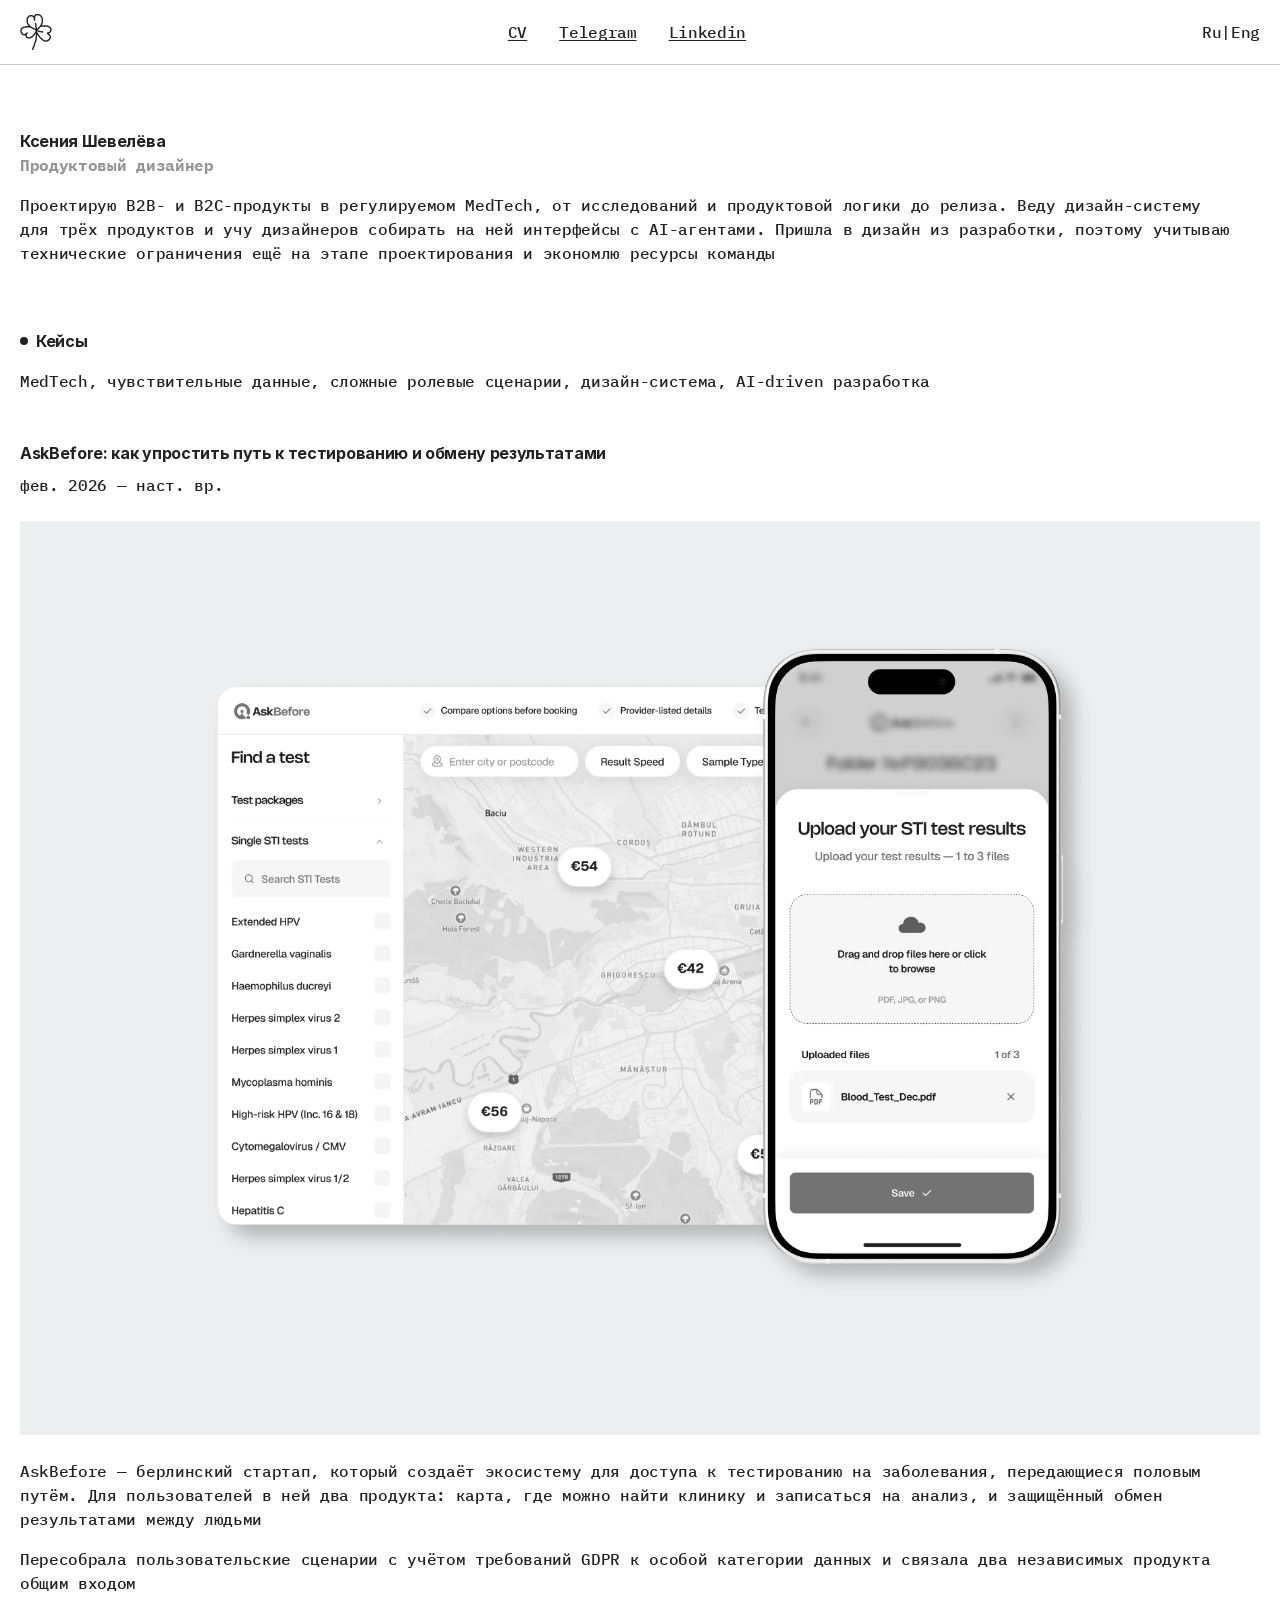
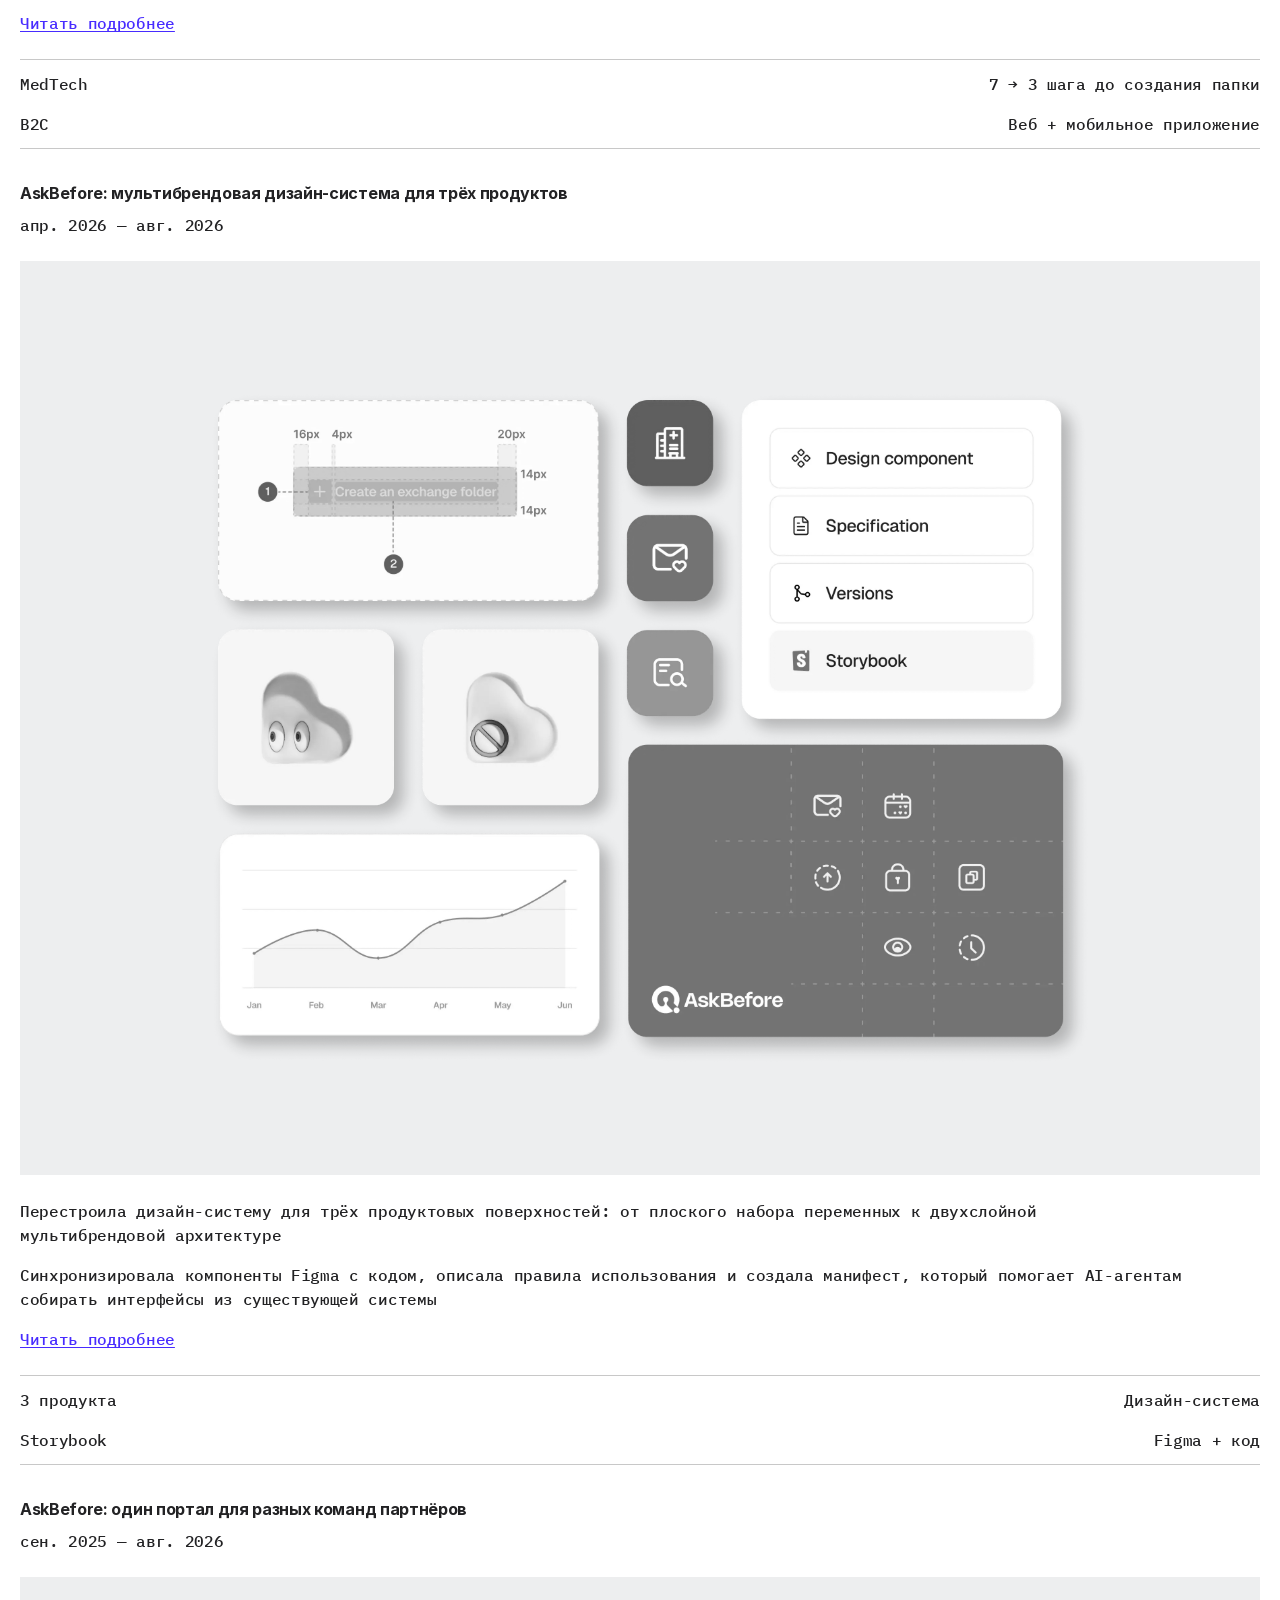
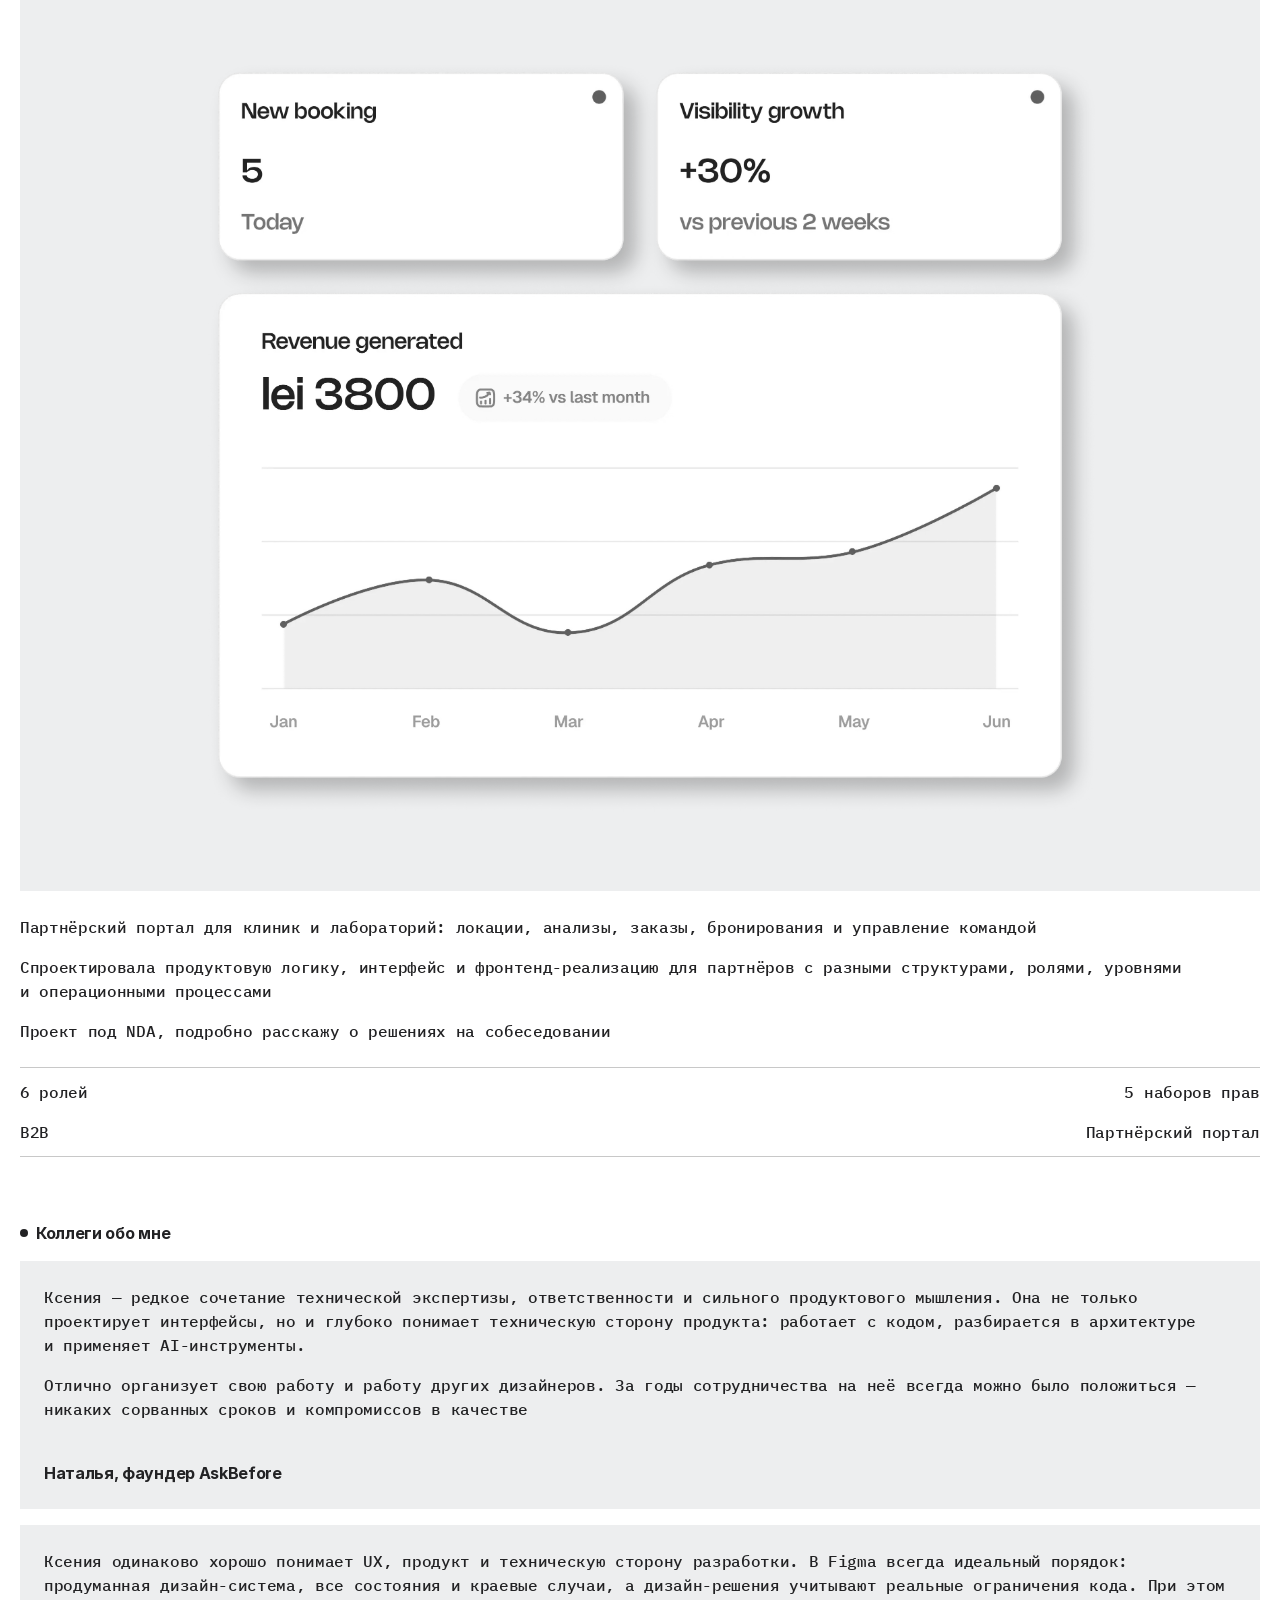
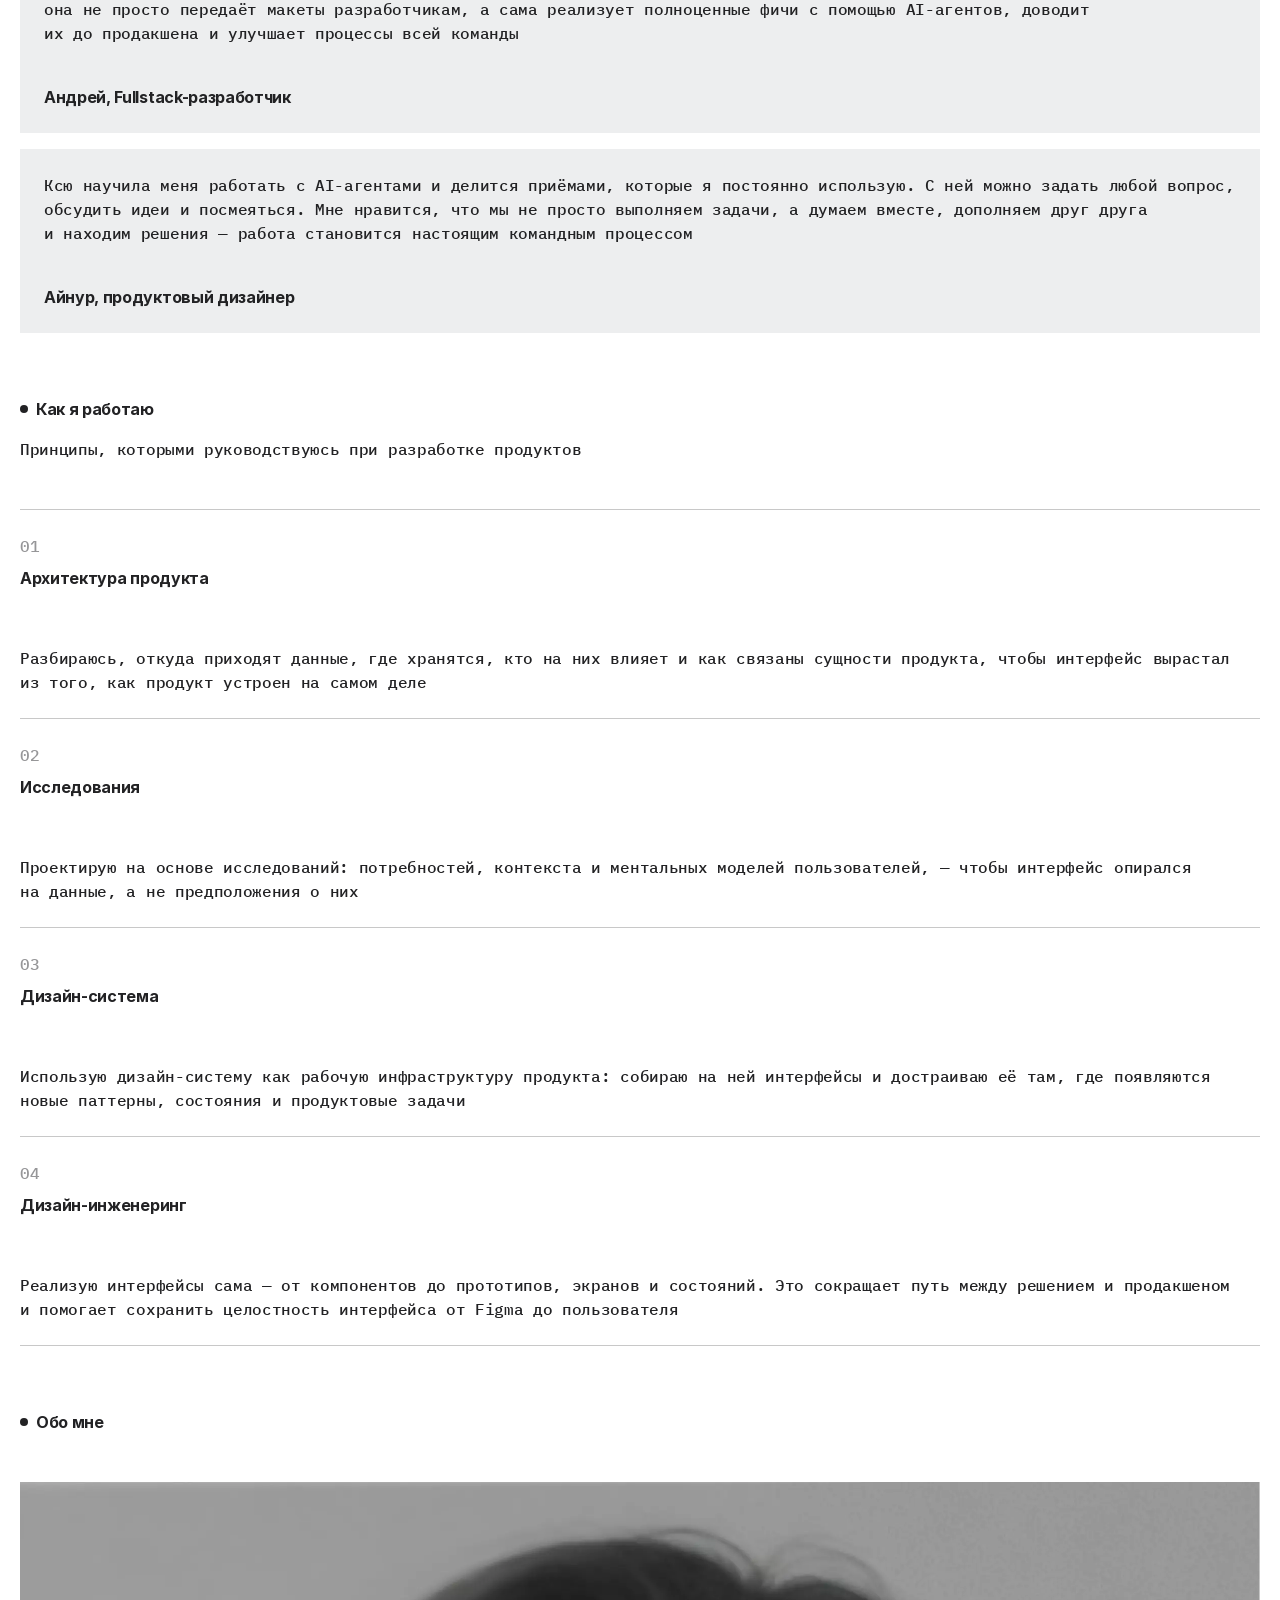
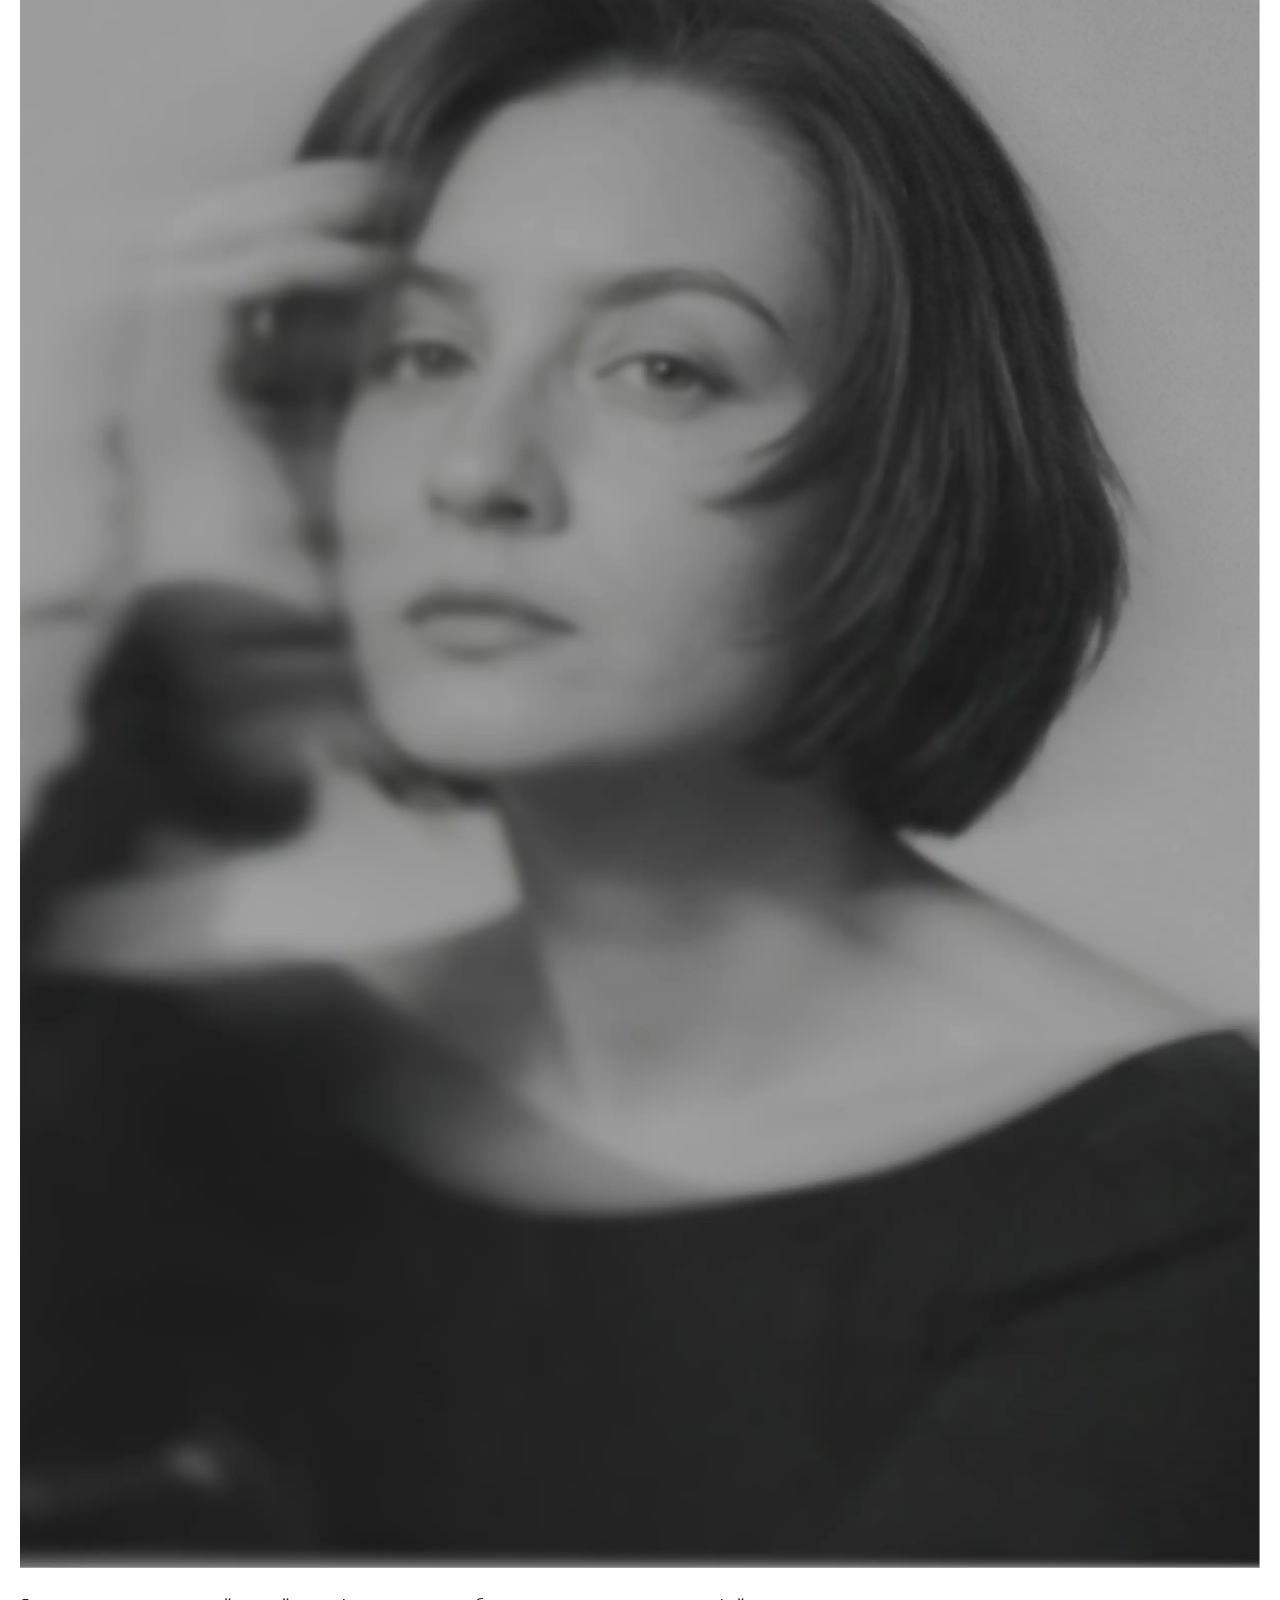
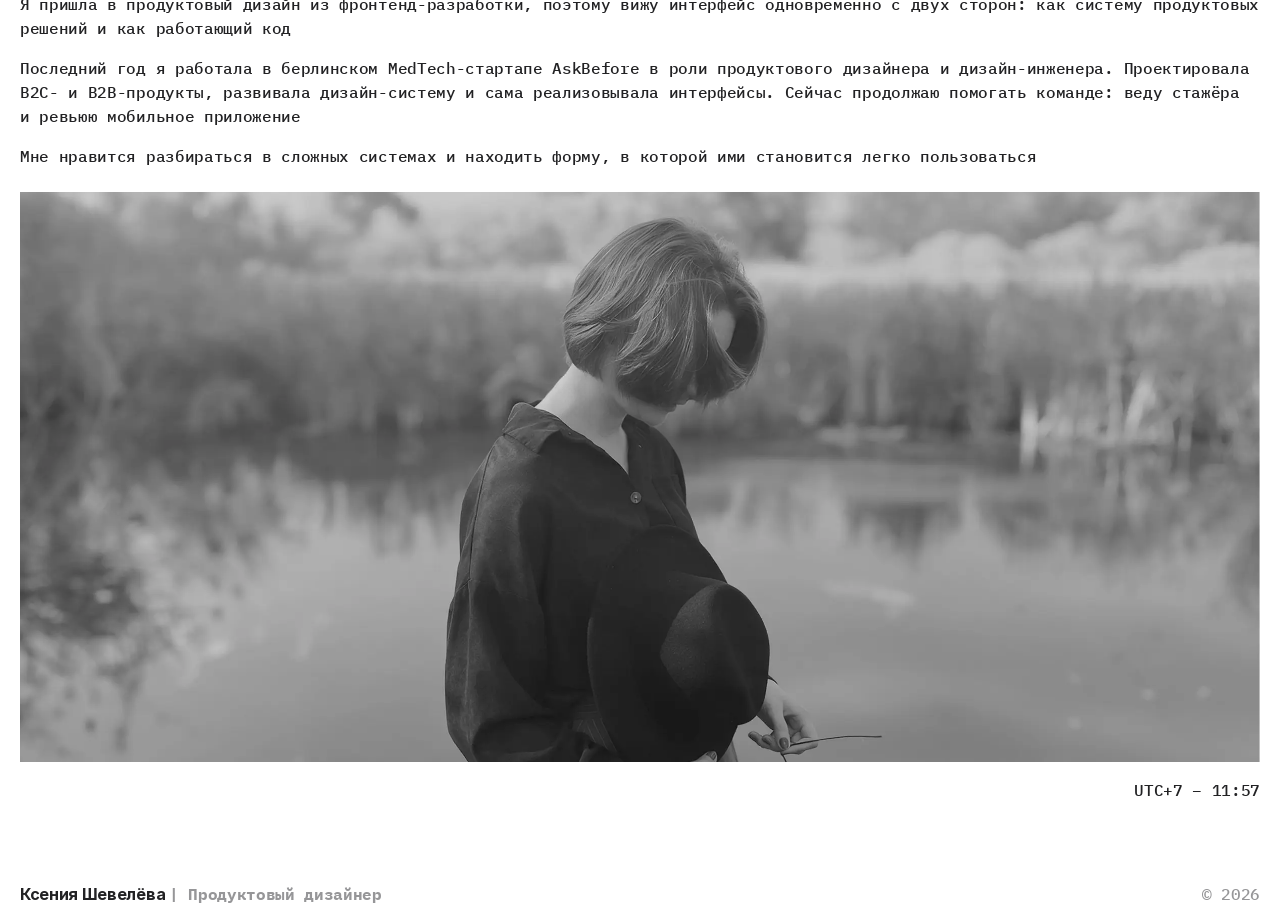
==== commit 5dbb5e6b: "Tighten B2C order and entry narrative, add map date figure, and update footer roles. Co-authored-by:" ====
--- a/index.html
+++ b/index.html
@@ -420,7 +420,7 @@
       <footer class="footer">
         <p class="heading footer__credit">
           Ксения Шевелёва
-          <span class="subheading footer__role">| Product Designer &amp;&nbsp;Design Engineer</span>
+          <span class="subheading footer__role">| Продуктовый дизайнер</span>
         </p>
         <p class="text footer__copy">© 2026</p>
       </footer>
--- a/css/main.css
+++ b/css/main.css
@@ -747,6 +747,10 @@
   aspect-ratio: 922 / 784;
 }
 
+.case-figure__media--874 {
+  aspect-ratio: 922 / 874;
+}
+
 .case-figure__media img {
   position: absolute;
   inset: 0;
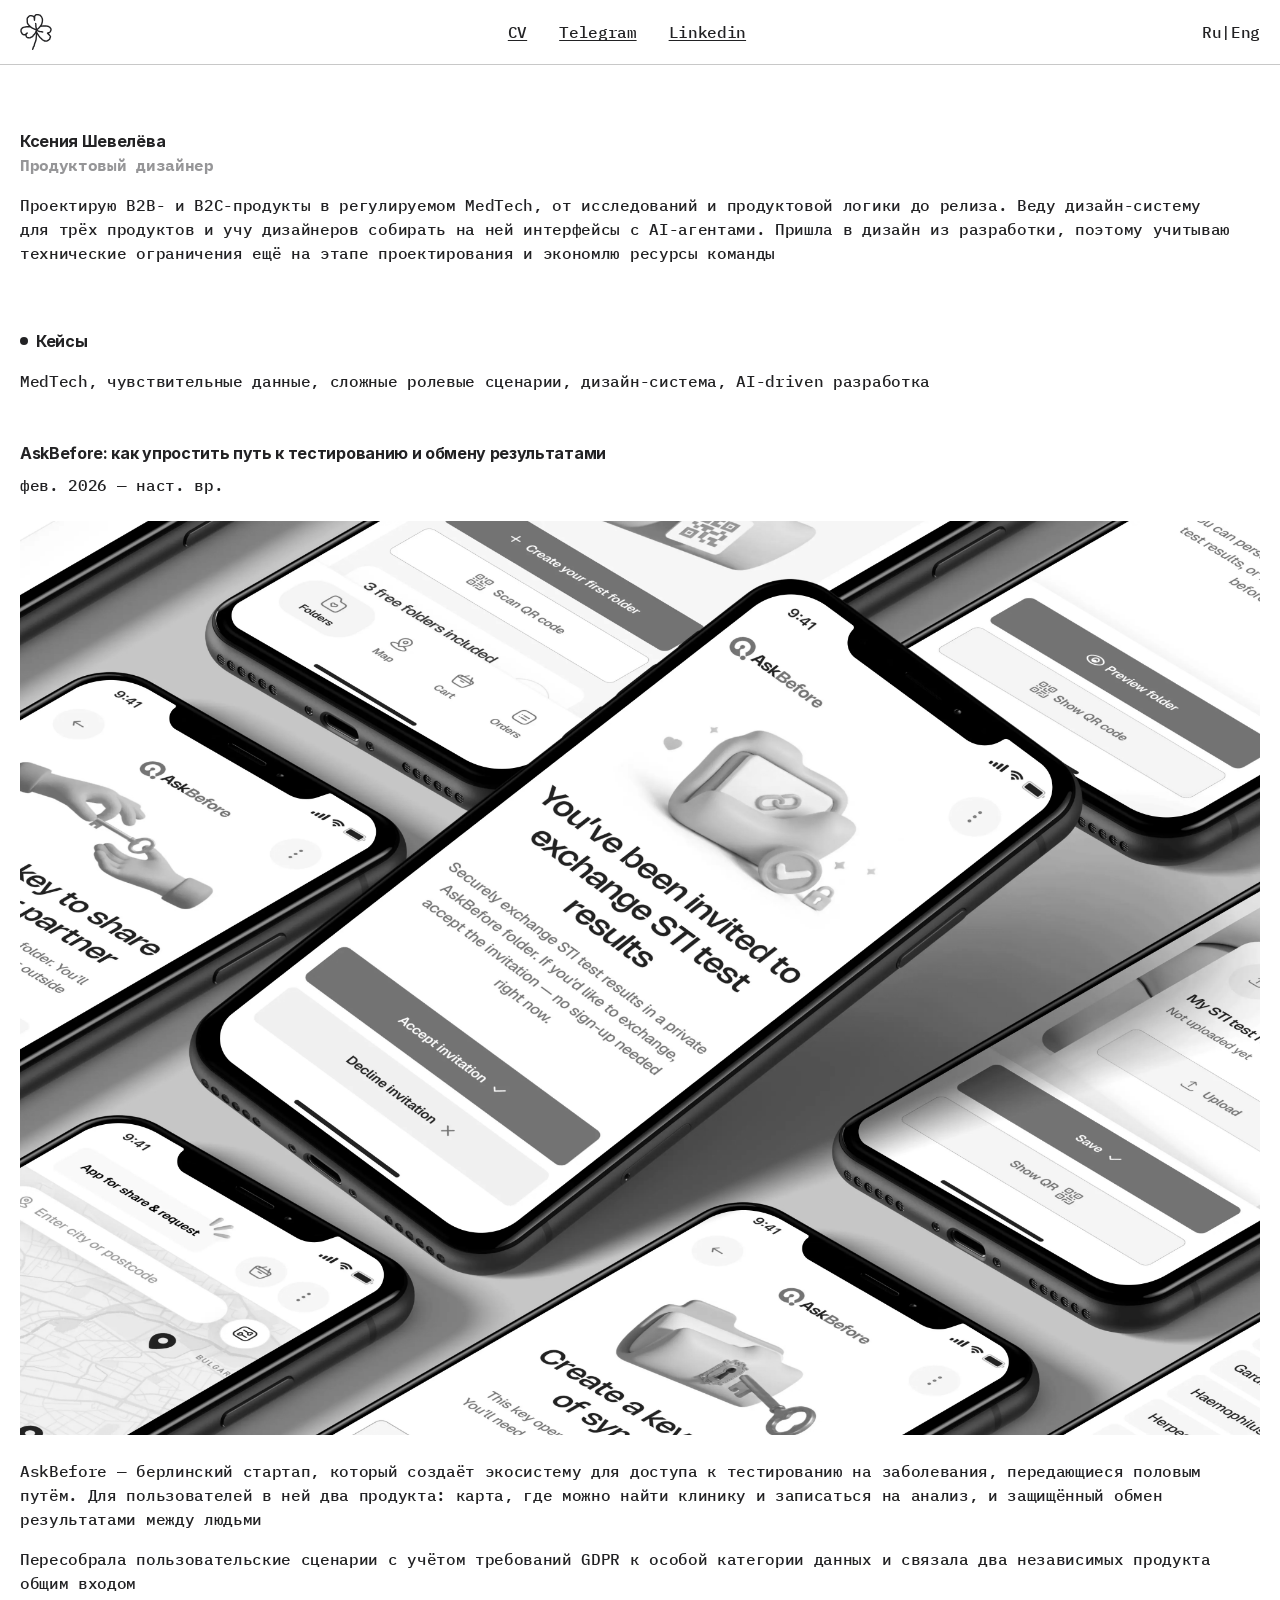
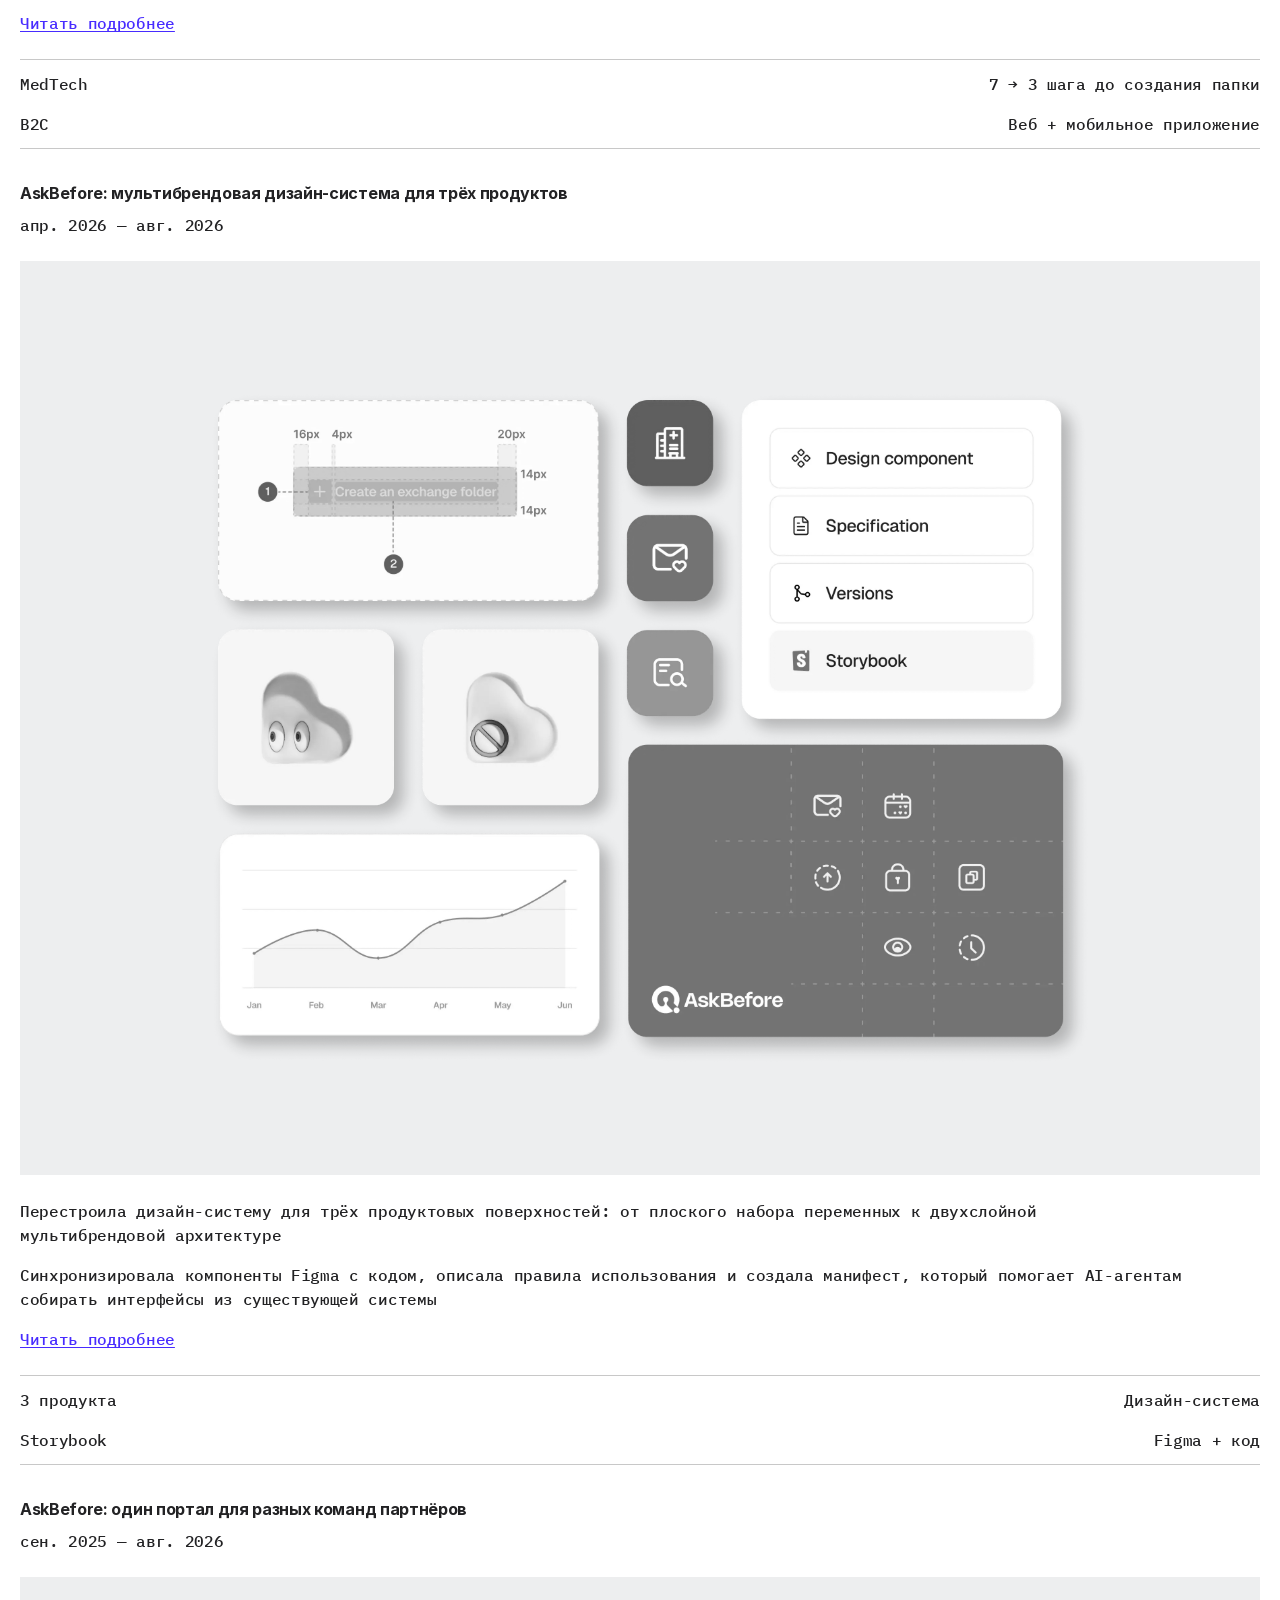
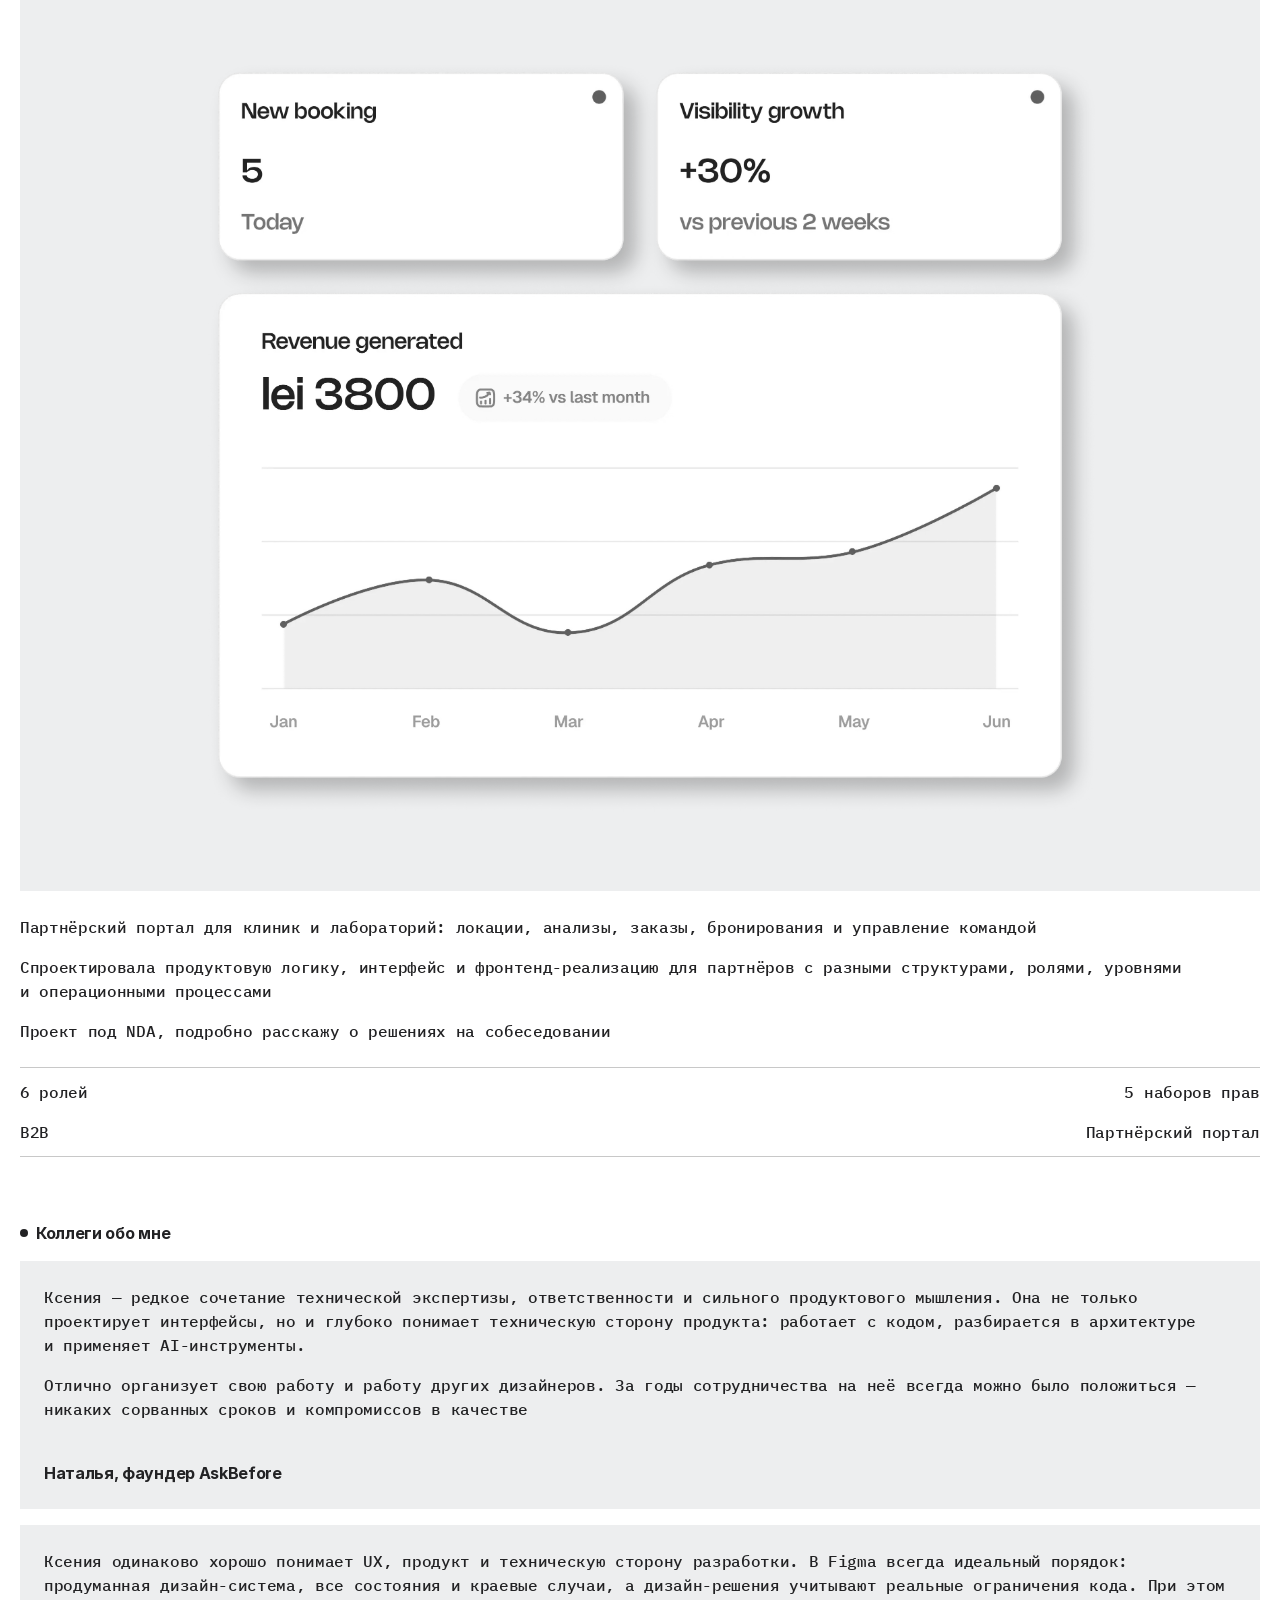
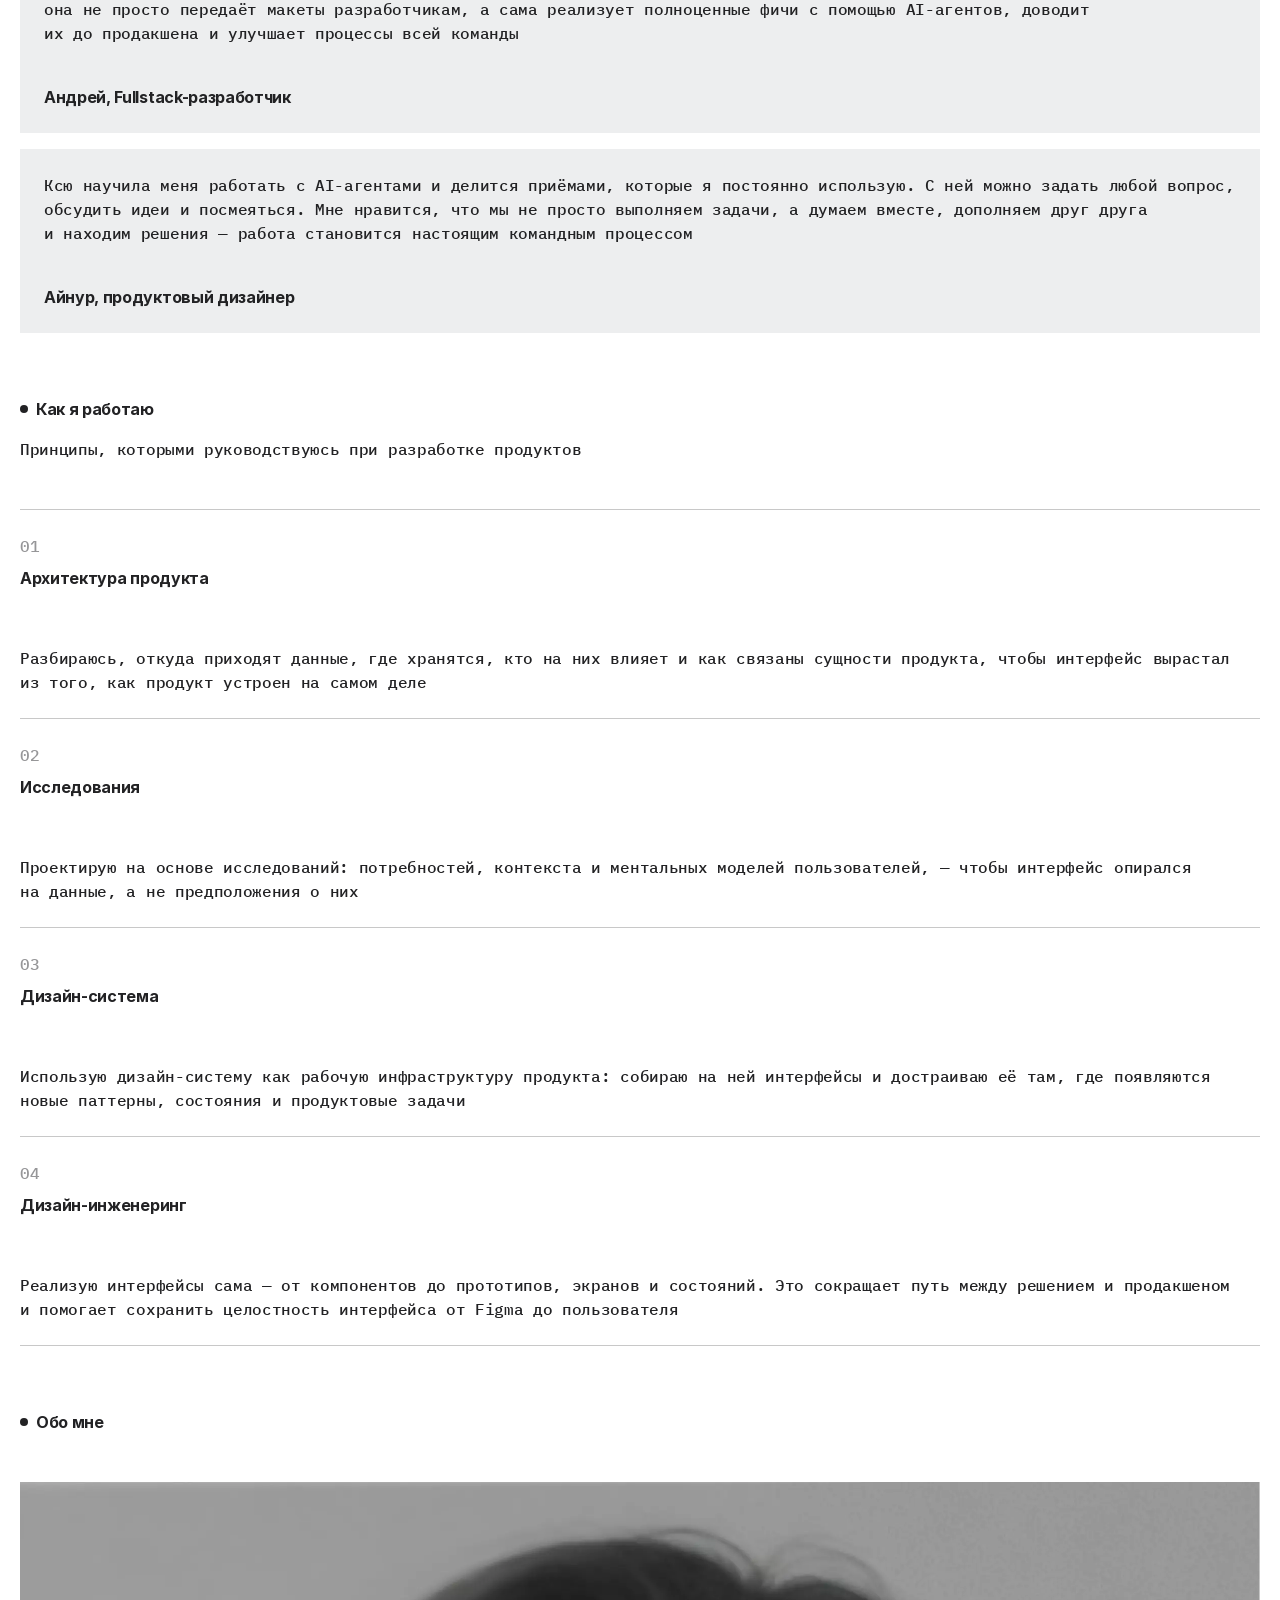
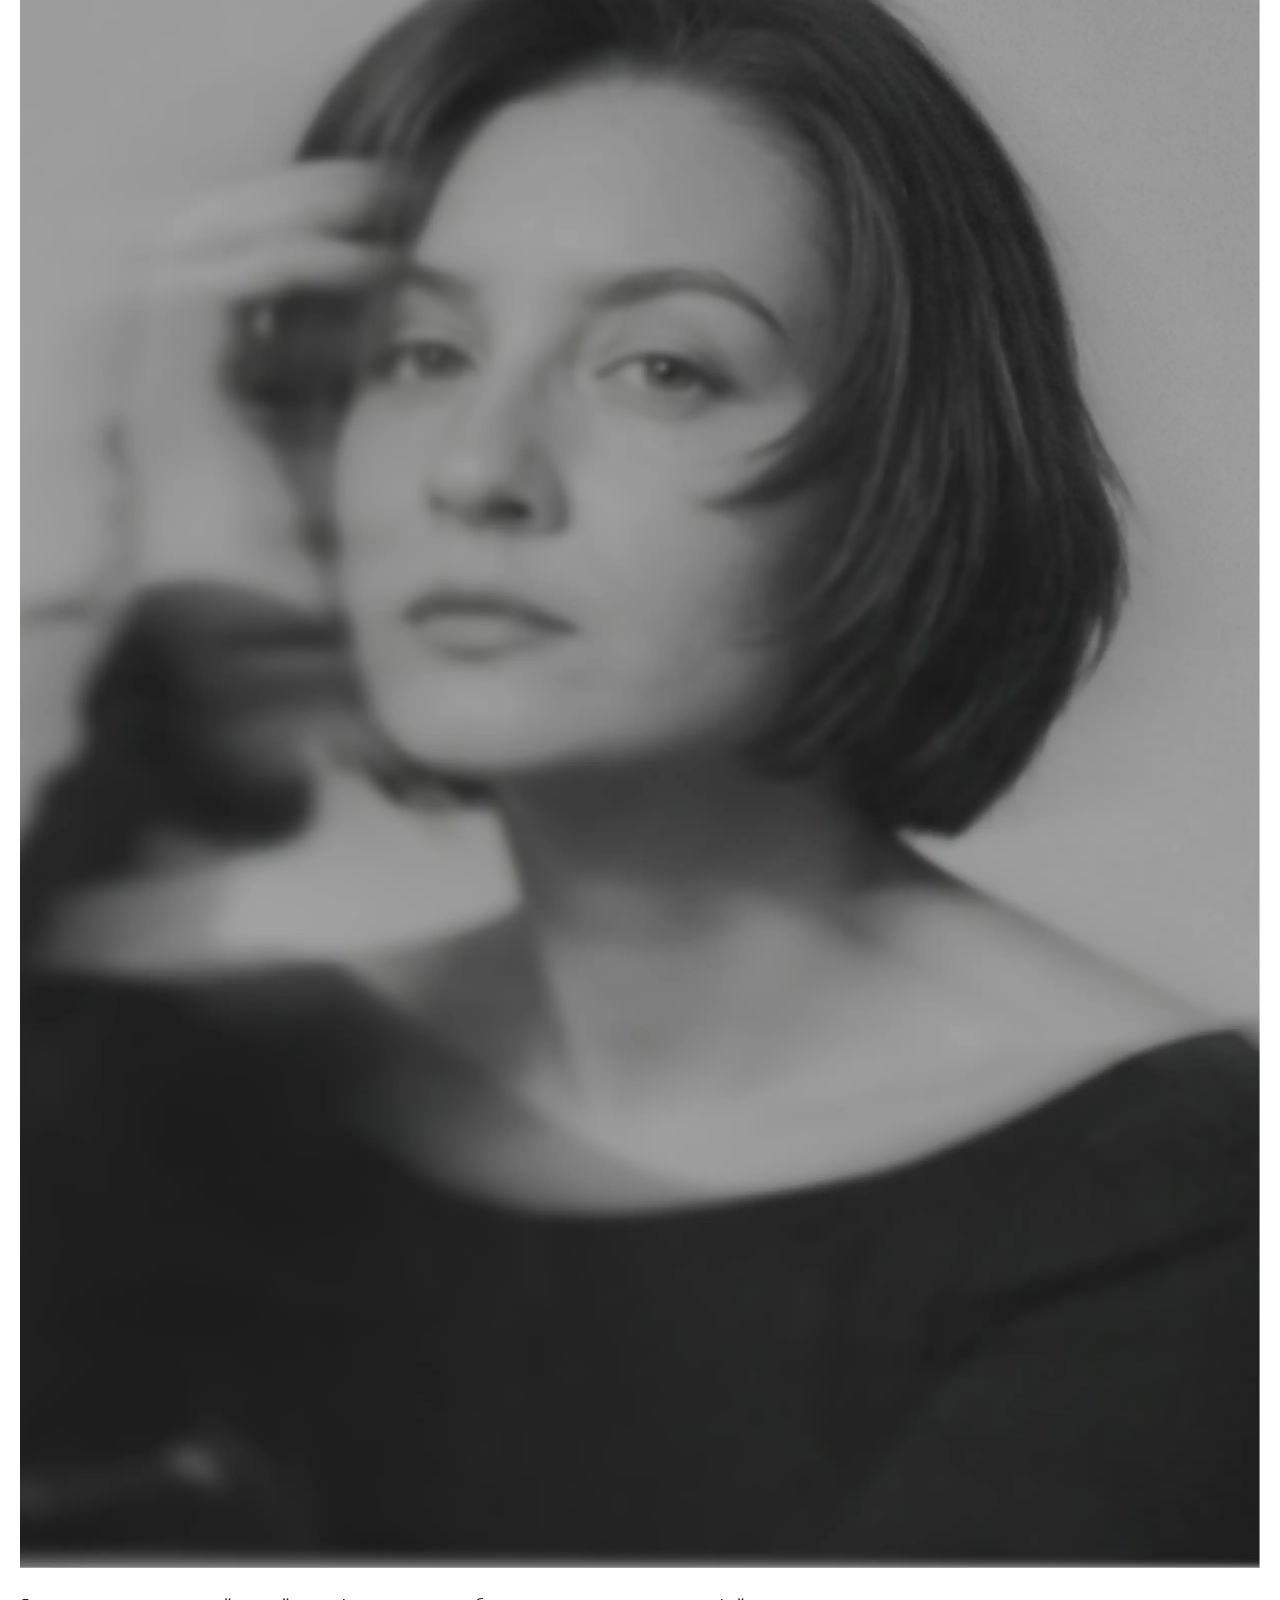
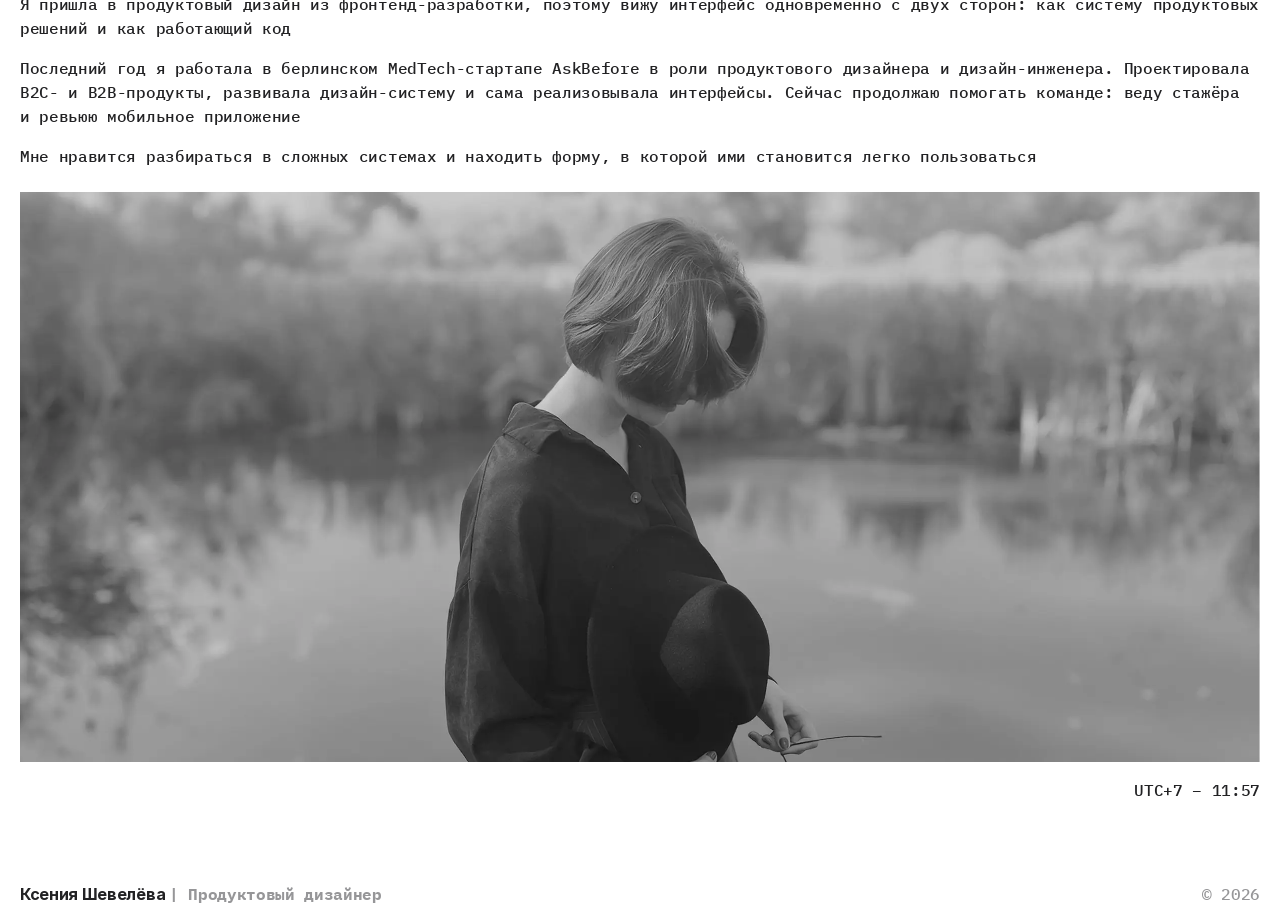
==== commit a3c6924d: "Refresh B2C covers and add exchange, context, and DS task figures. Co-authored-by: Cursor <cursorage" ====
--- a/index.html
+++ b/index.html
@@ -131,7 +131,7 @@
               <a class="case__cover" data-case-cover href="cases/b2c"
                 aria-label="AskBefore: как упростить путь к тестированию и обмену результатами">
                 <img src="assets/images/cases/b2c/cover.webp"
-                  alt="Обложки B2C-продуктов AskBefore: карта клиник и обмен результатами" width="923" height="680" />
+                  alt="Экраны мобильного приложения AskBefore" width="4972" height="2976" />
               </a>
 
               <div class="case__meta">
--- a/css/main.css
+++ b/css/main.css
@@ -731,8 +731,16 @@
   aspect-ratio: 922 / 543;
 }
 
+.case-figure__media--552 {
+  aspect-ratio: 922 / 552;
+}
+
 .case-figure__media--559 {
   aspect-ratio: 922 / 559;
+}
+
+.case-figure__media--571 {
+  aspect-ratio: 922 / 571;
 }
 
 .case-figure__media--600 {
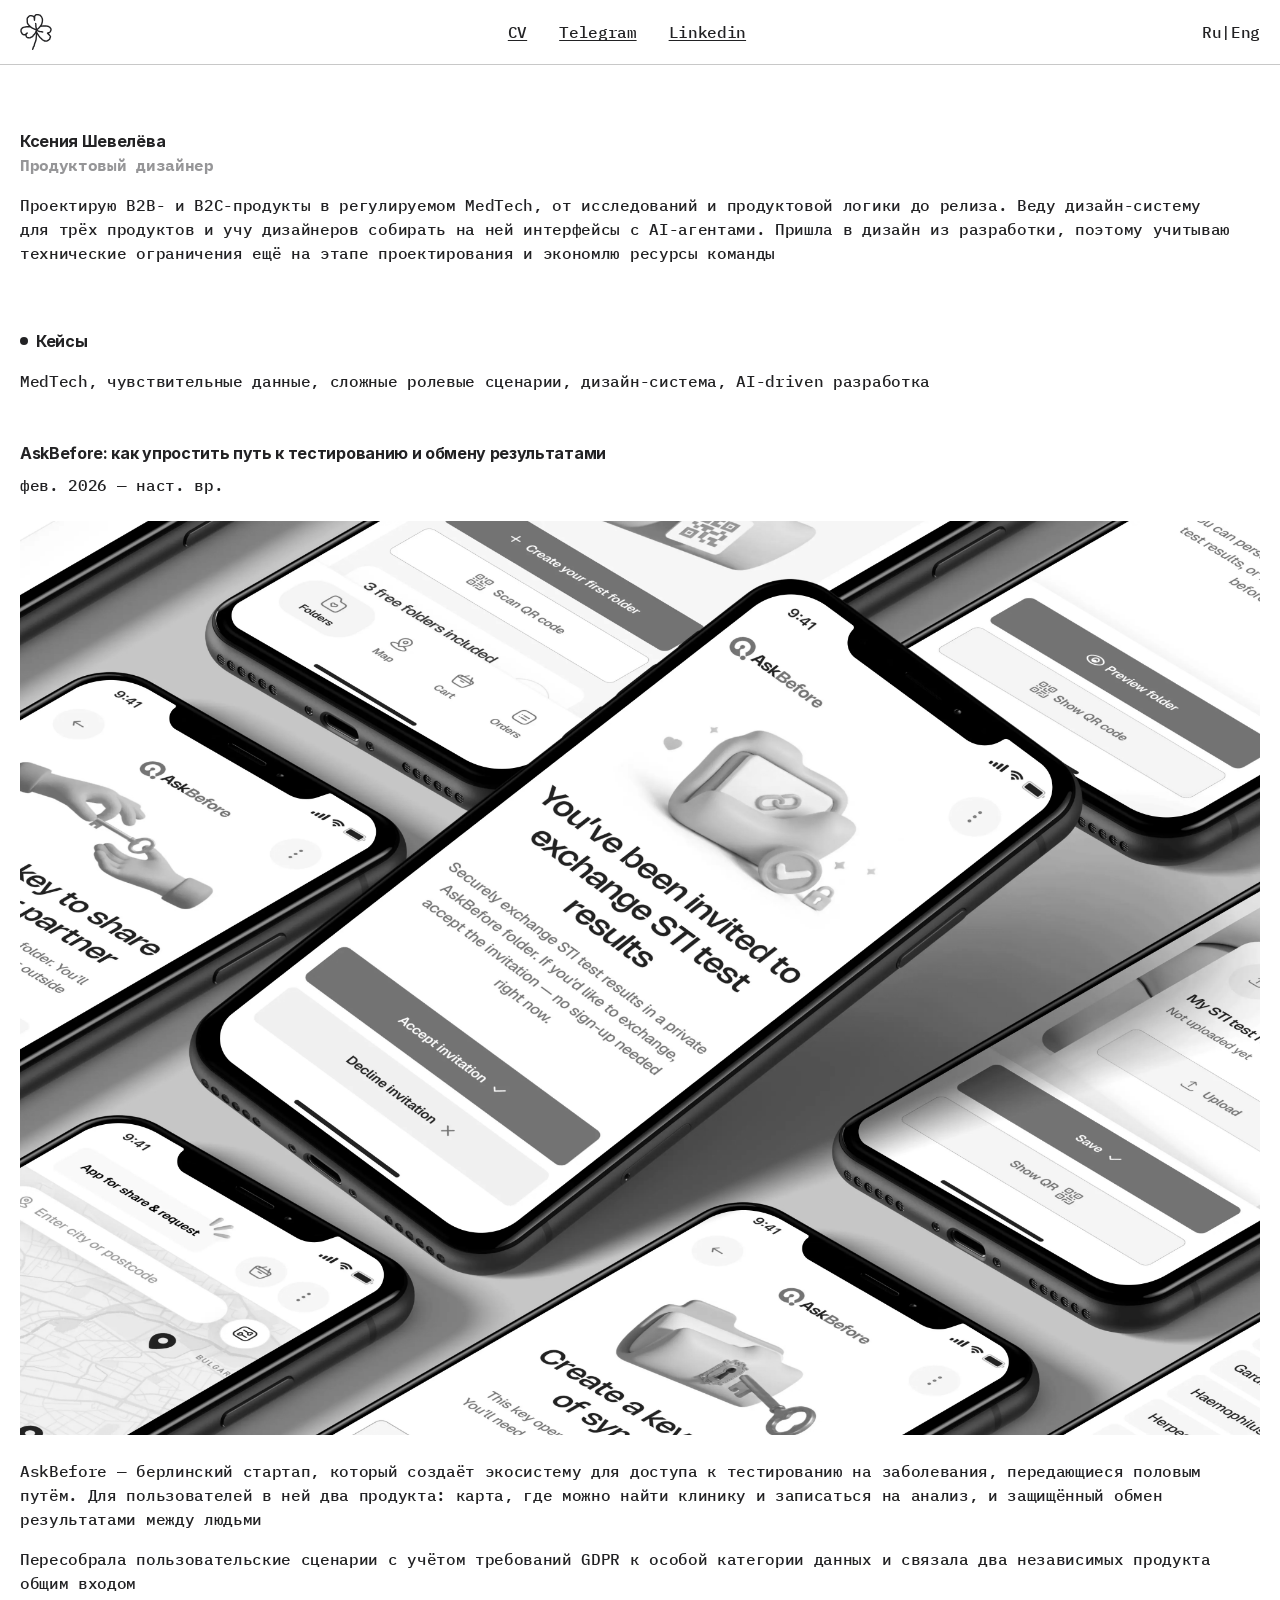
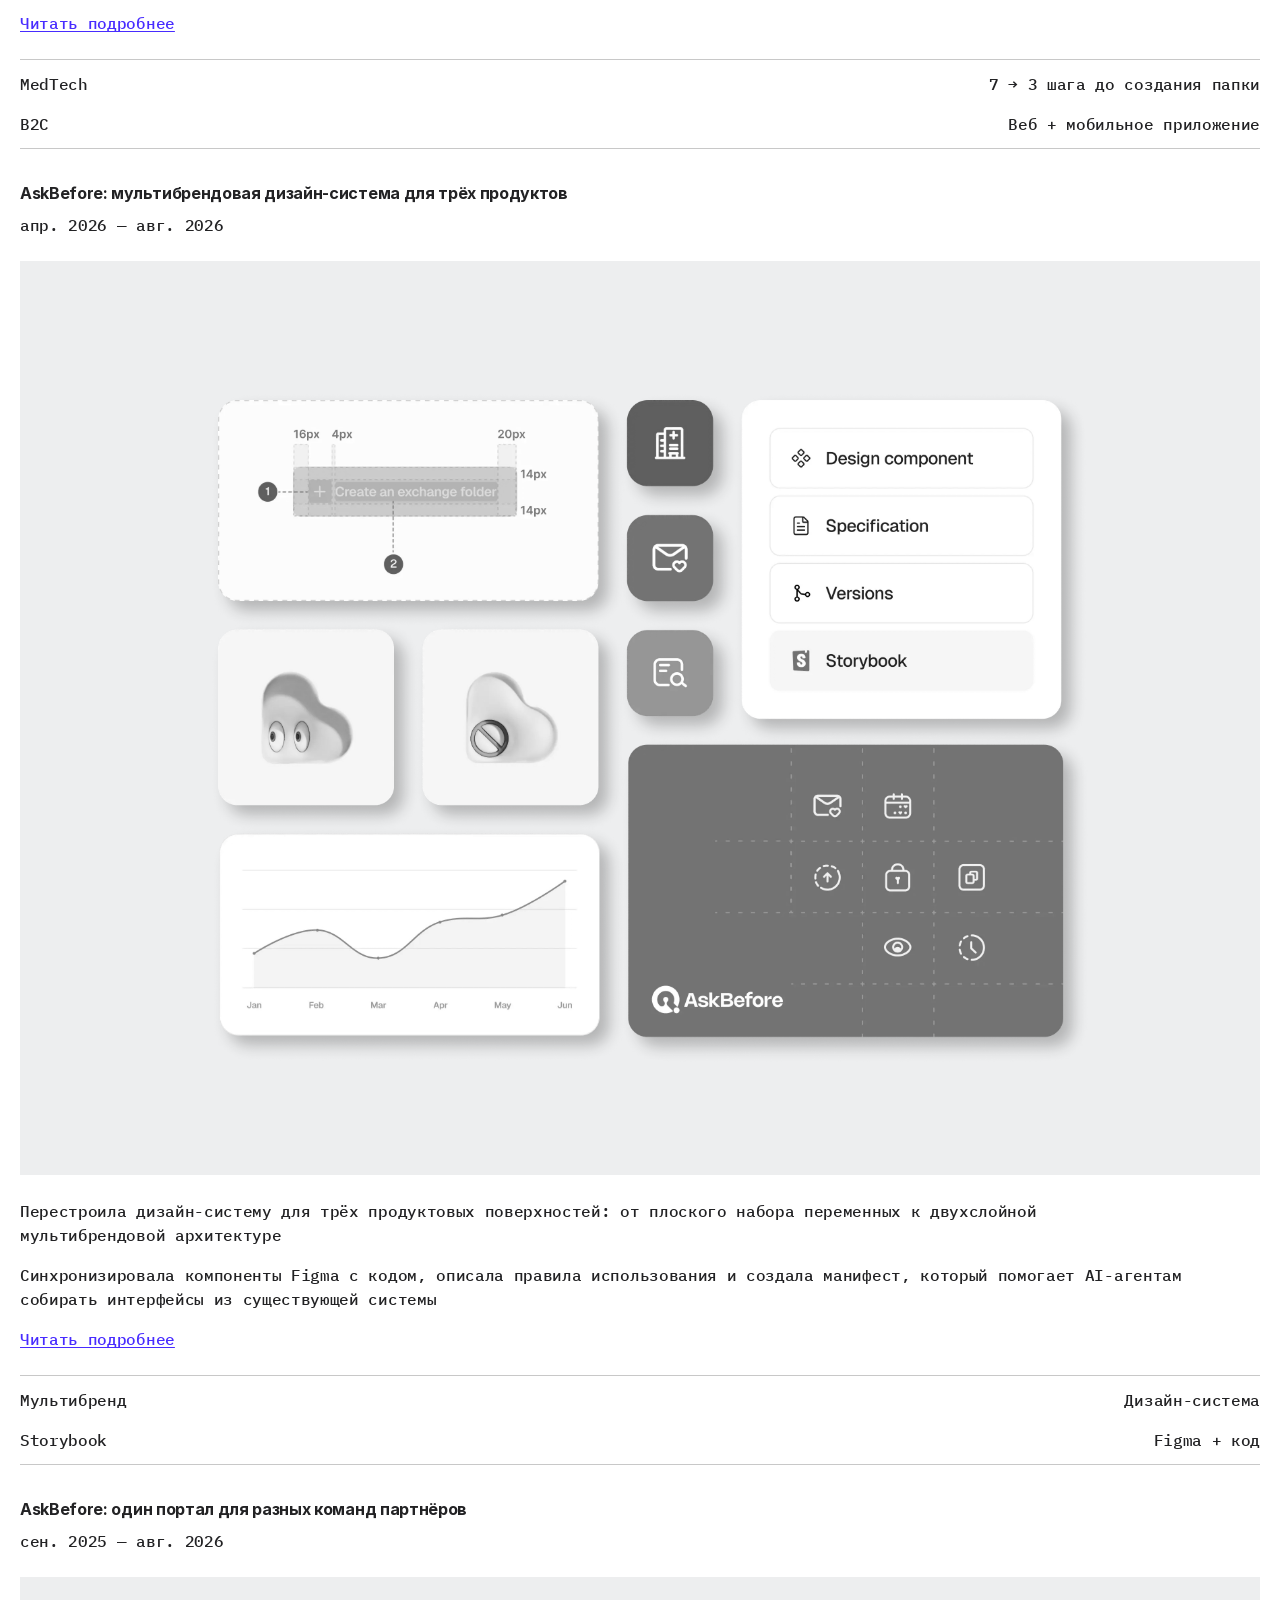
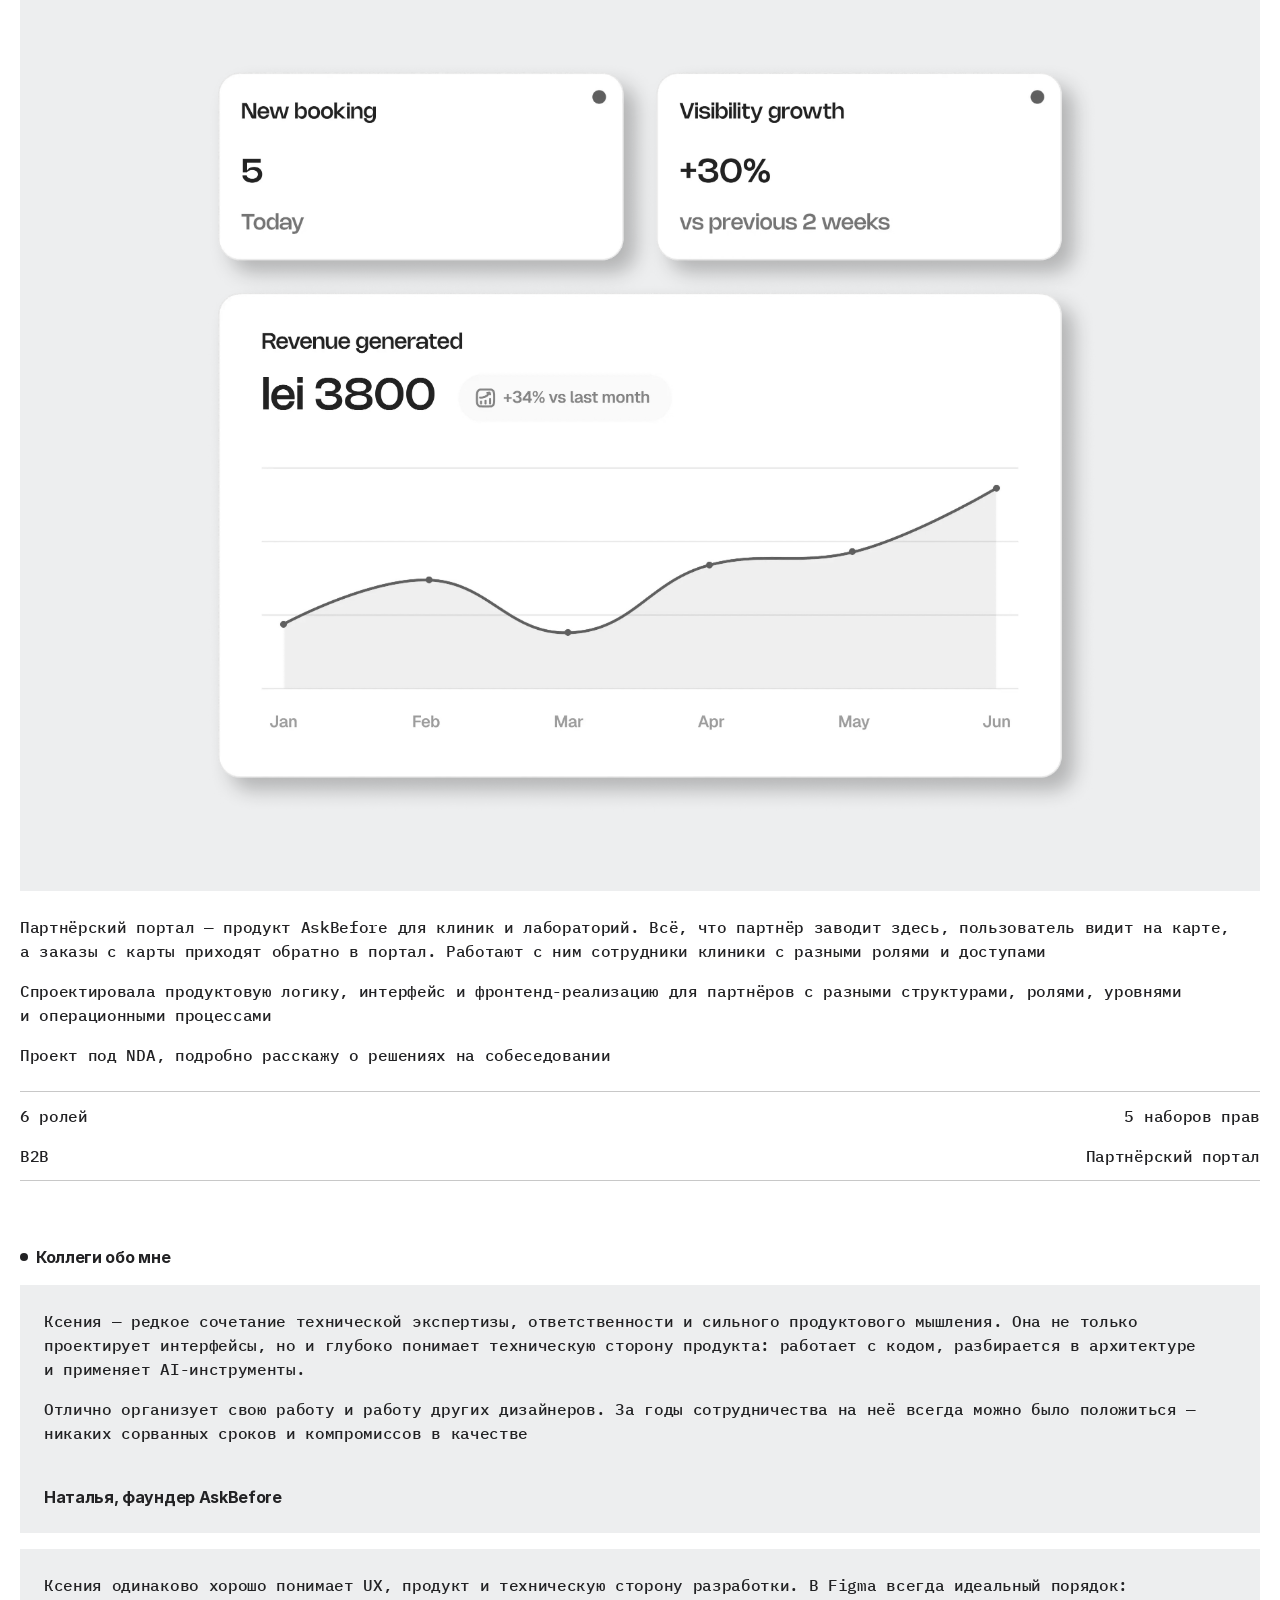
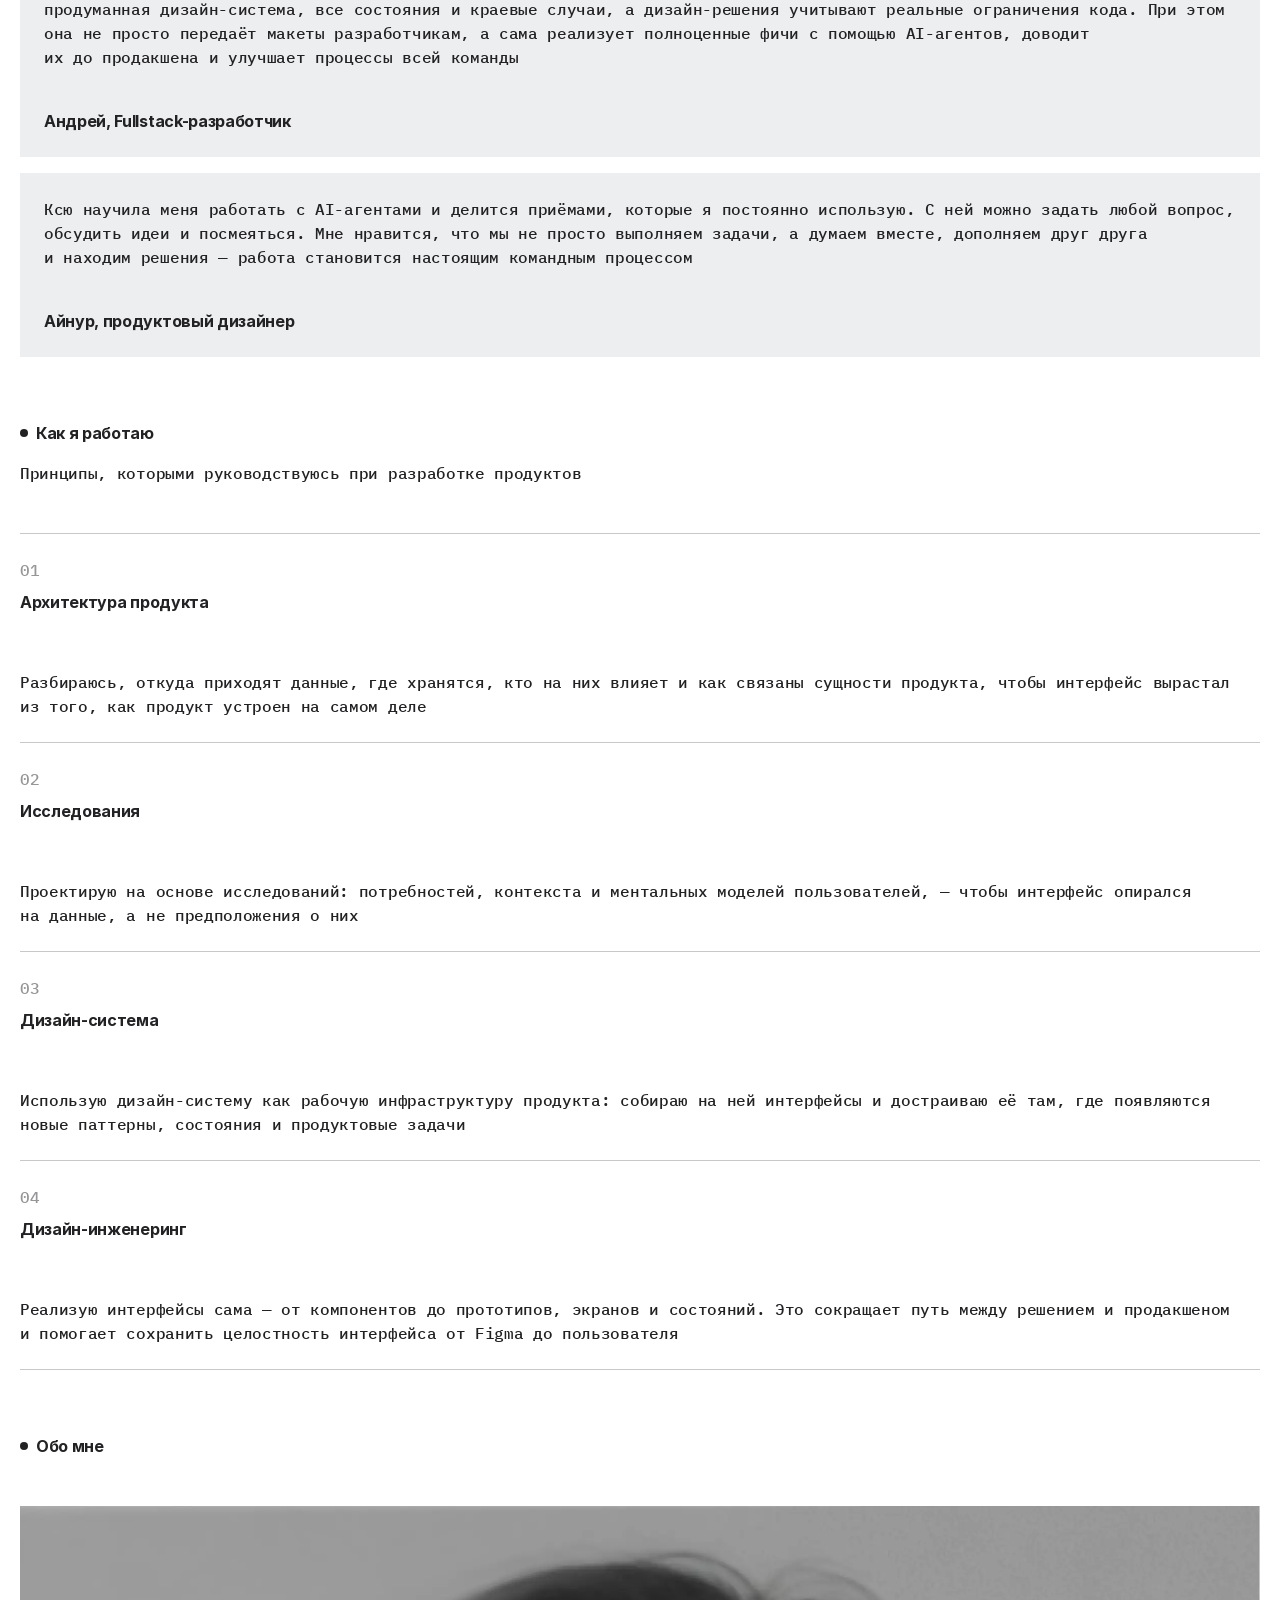
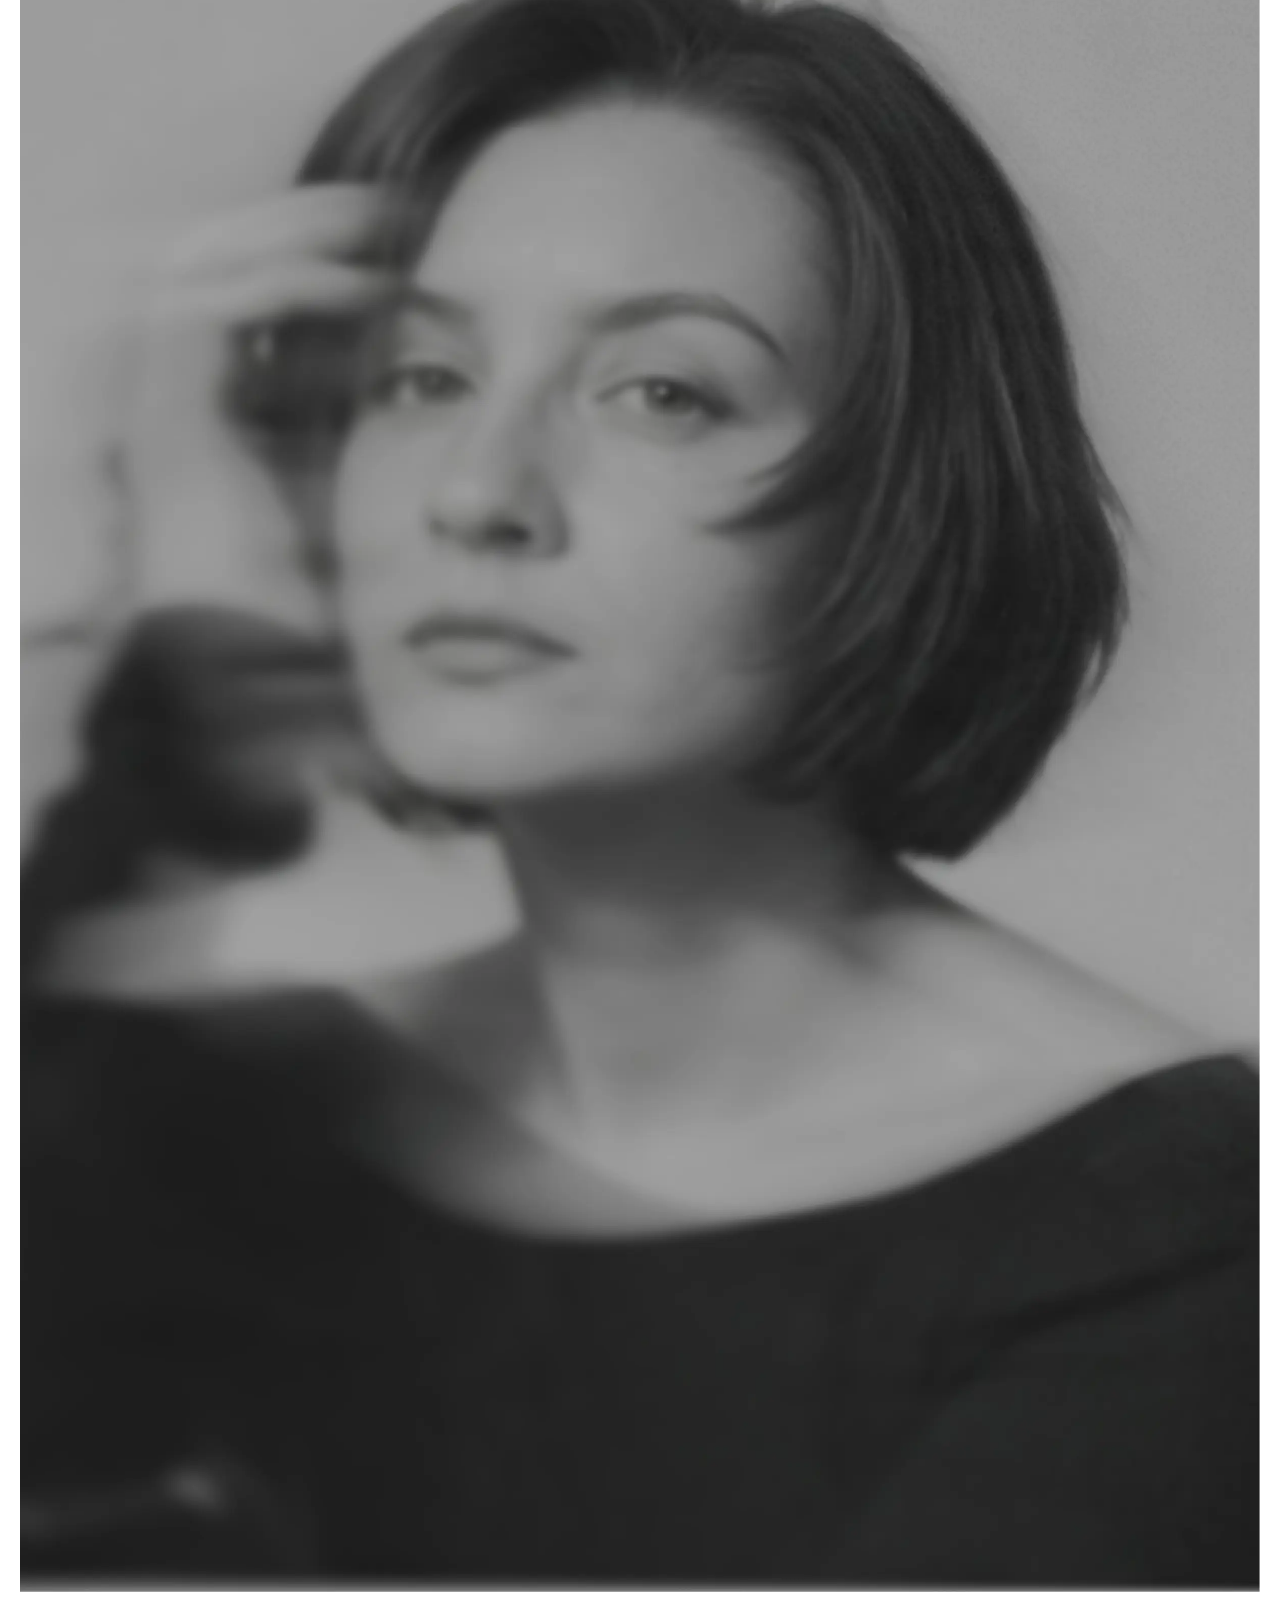
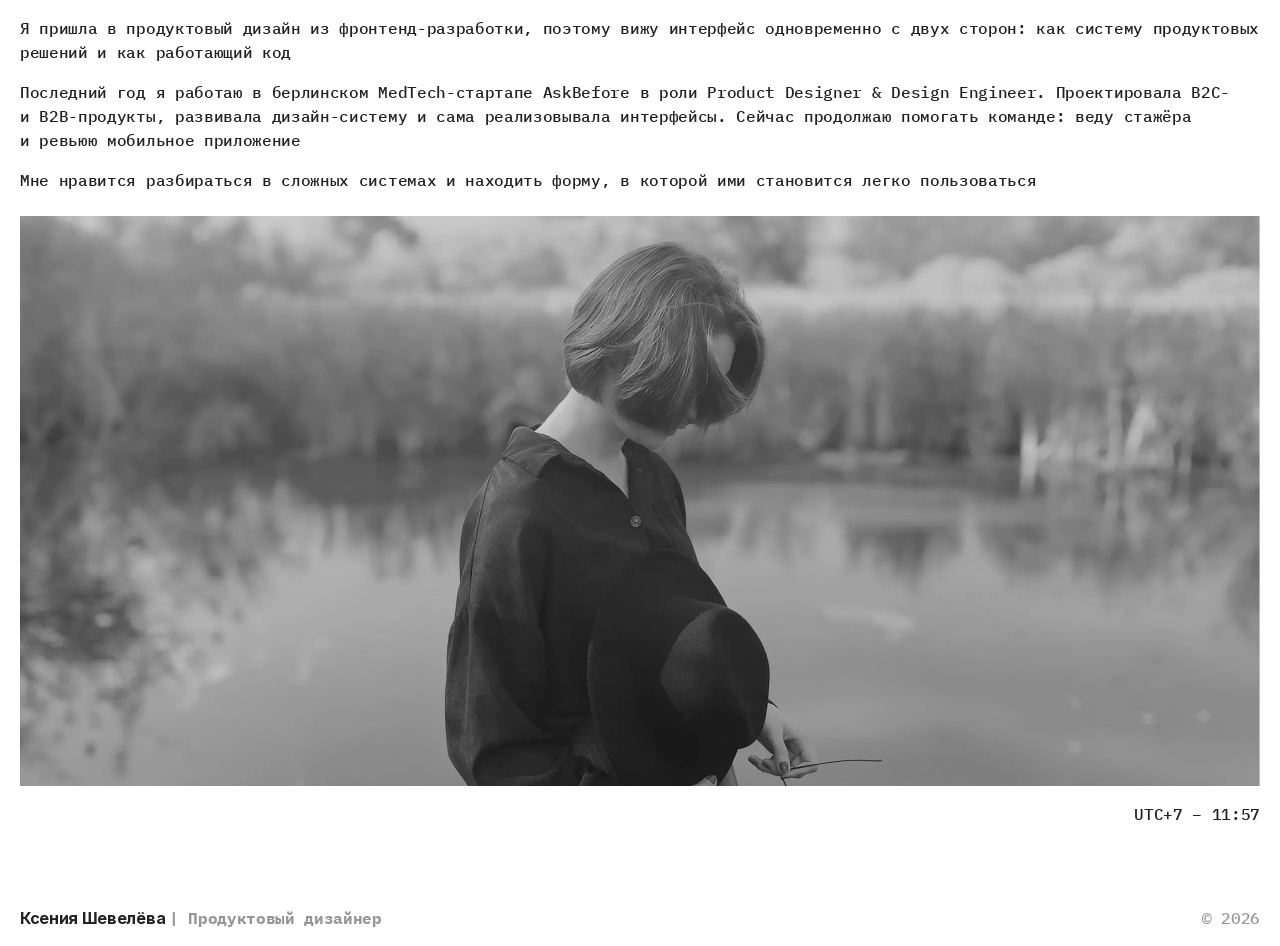
==== commit 4d21604e: "Refresh home and DS case copy: multi-brand meta, B2B blurb, about role. Co-authored-by: Cursor <curs" ====
--- a/index.html
+++ b/index.html
@@ -176,7 +176,7 @@
               </a>
 
               <div class="case__meta">
-                <p class="text">3&nbsp;продукта</p>
+                <p class="text">Мультибренд</p>
                 <p class="text">Дизайн-система</p>
                 <div class="case__meta-end">
                   <p class="text">Storybook</p>
@@ -196,9 +196,13 @@
               <div class="case__content">
                 <div class="case__description">
                   <p class="text">
-                    Партнёрский портал для&nbsp;клиник и&nbsp;лабораторий:
-                    локации, анализы, заказы, бронирования
-                    и&nbsp;управление командой
+                    Партнёрский портал&nbsp;— продукт AskBefore
+                    для&nbsp;клиник и&nbsp;лабораторий. Всё,
+                    что&nbsp;партнёр заводит здесь, пользователь
+                    видит на&nbsp;карте, а&nbsp;заказы с&nbsp;карты
+                    приходят обратно в&nbsp;портал. Работают
+                    с&nbsp;ним&nbsp;сотрудники клиники с&nbsp;разными
+                    ролями и&nbsp;доступами
                   </p>
                   <p class="text">
                     Спроектировала продуктовую логику, интерфейс
@@ -390,9 +394,9 @@
                 продуктовых решений и&nbsp;как&nbsp;работающий&nbsp;код
               </p>
               <p class="text">
-                Последний год&nbsp;я работала в&nbsp;берлинском
-                MedTech-стартапе AskBefore в&nbsp;роли продуктового
-                дизайнера и&nbsp;дизайн-инженера. Проектировала B2C-
+                Последний год&nbsp;я работаю в&nbsp;берлинском
+                MedTech-стартапе AskBefore в&nbsp;роли Product Designer
+                &amp; Design Engineer. Проектировала B2C-
                 и&nbsp;B2B-продукты, развивала дизайн-систему
                 и&nbsp;сама реализовывала интерфейсы. Сейчас продолжаю
                 помогать команде: веду стажёра и&nbsp;ревьюю мобильное
--- a/css/main.css
+++ b/css/main.css
@@ -727,6 +727,10 @@
   aspect-ratio: 922 / 527;
 }
 
+.case-figure__media--539 {
+  aspect-ratio: 922 / 539;
+}
+
 .case-figure__media--543 {
   aspect-ratio: 922 / 543;
 }
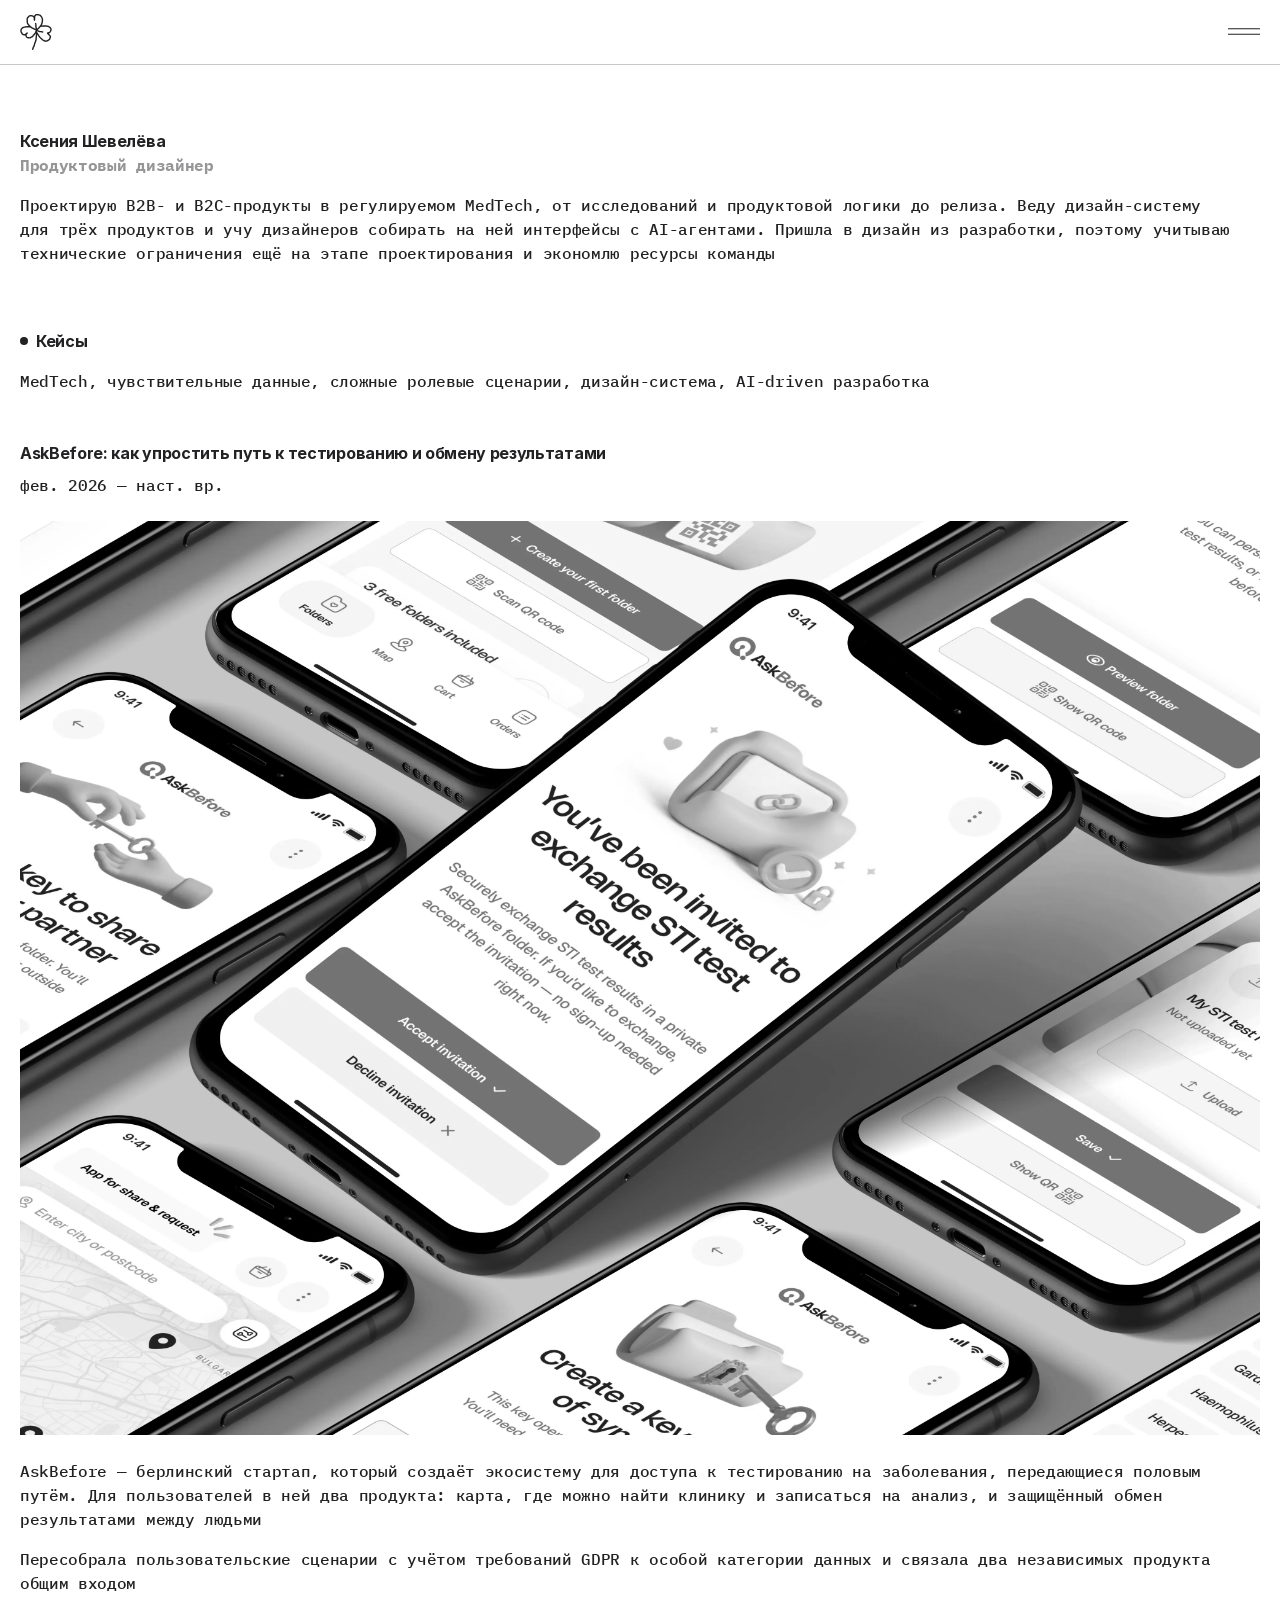
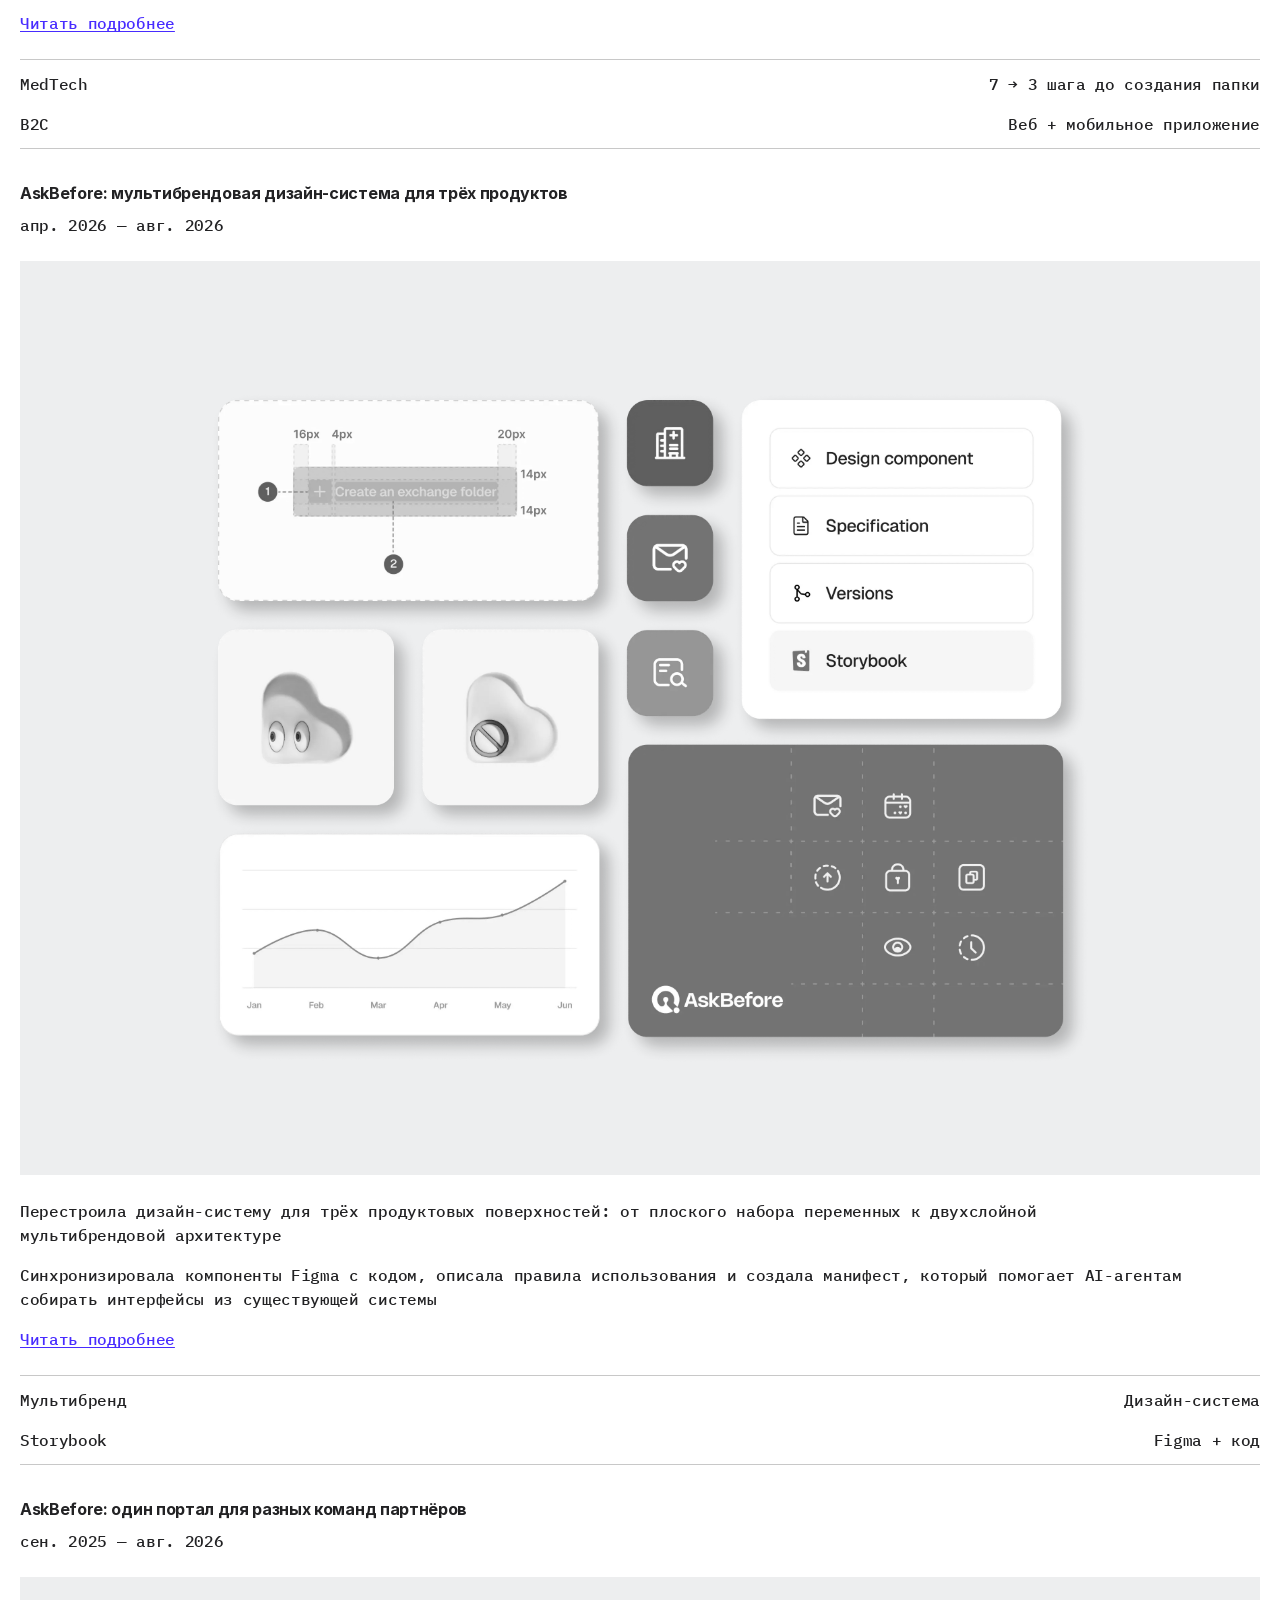
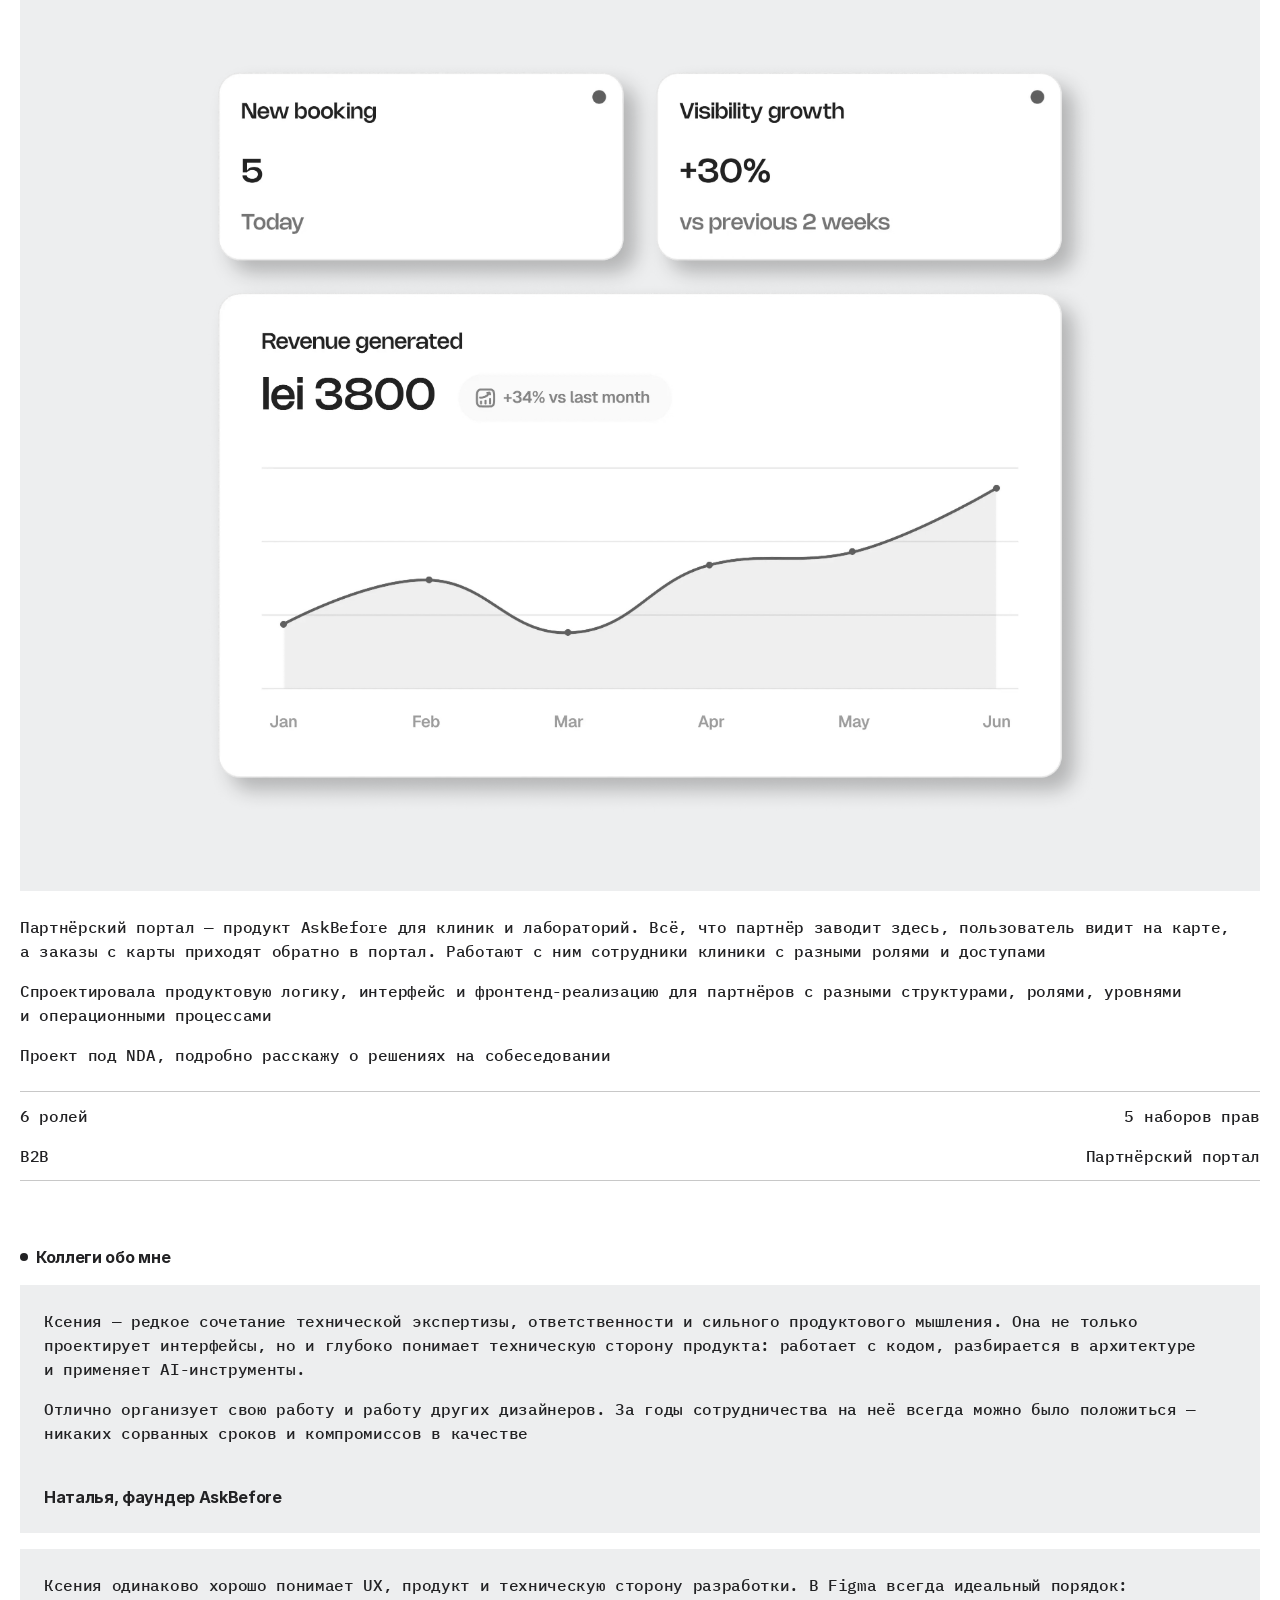
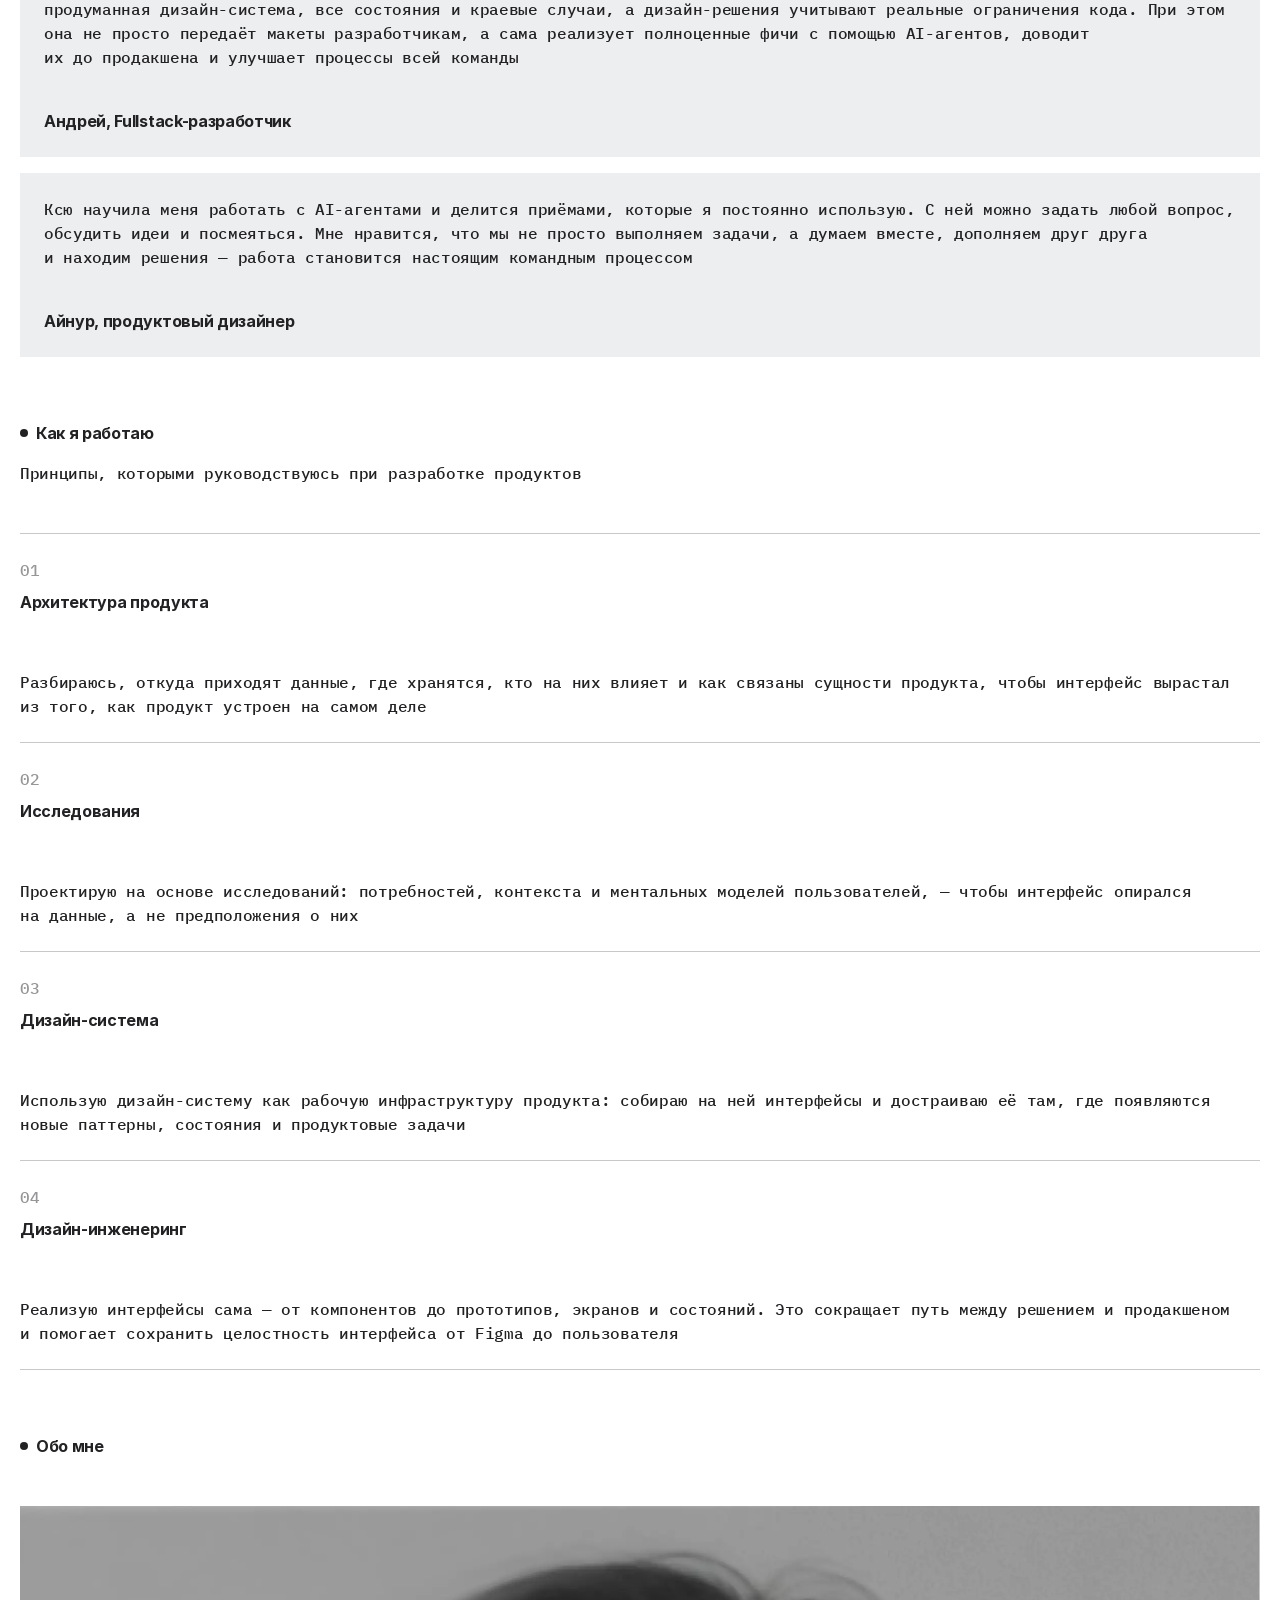
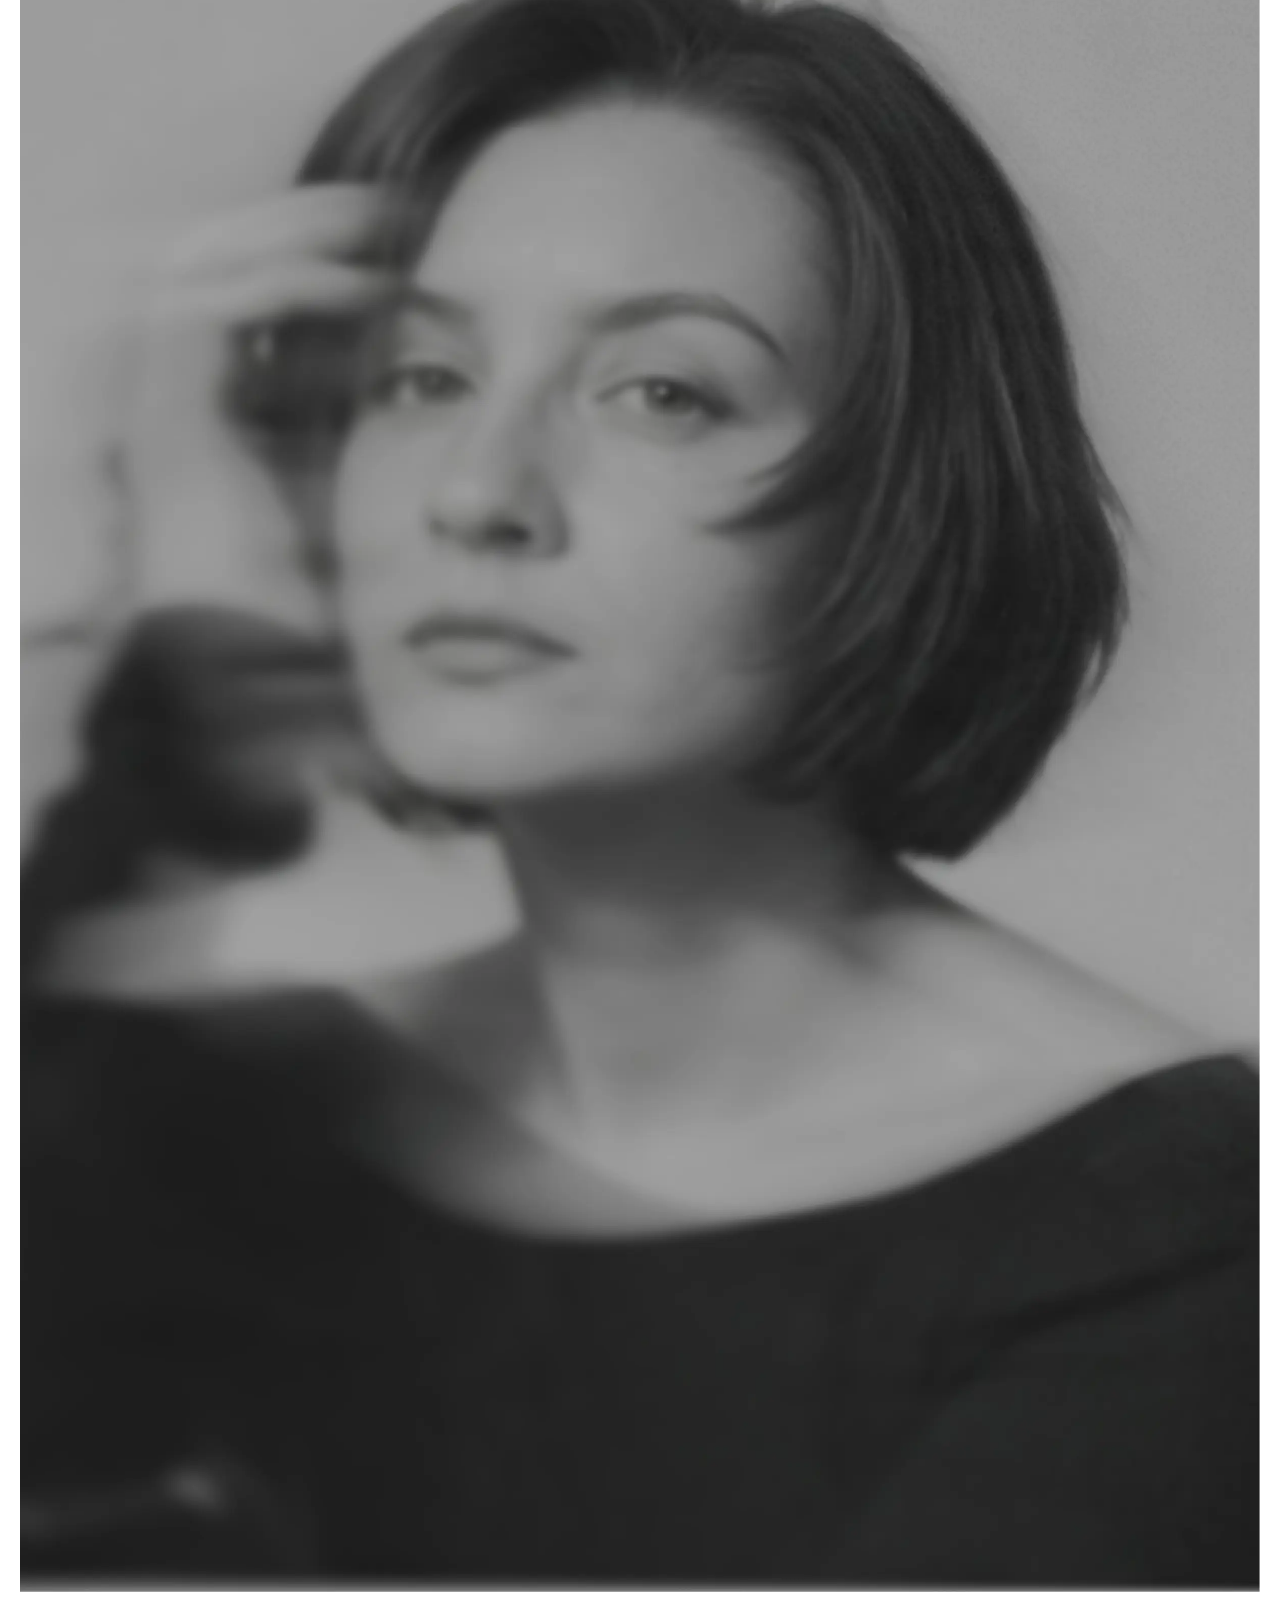
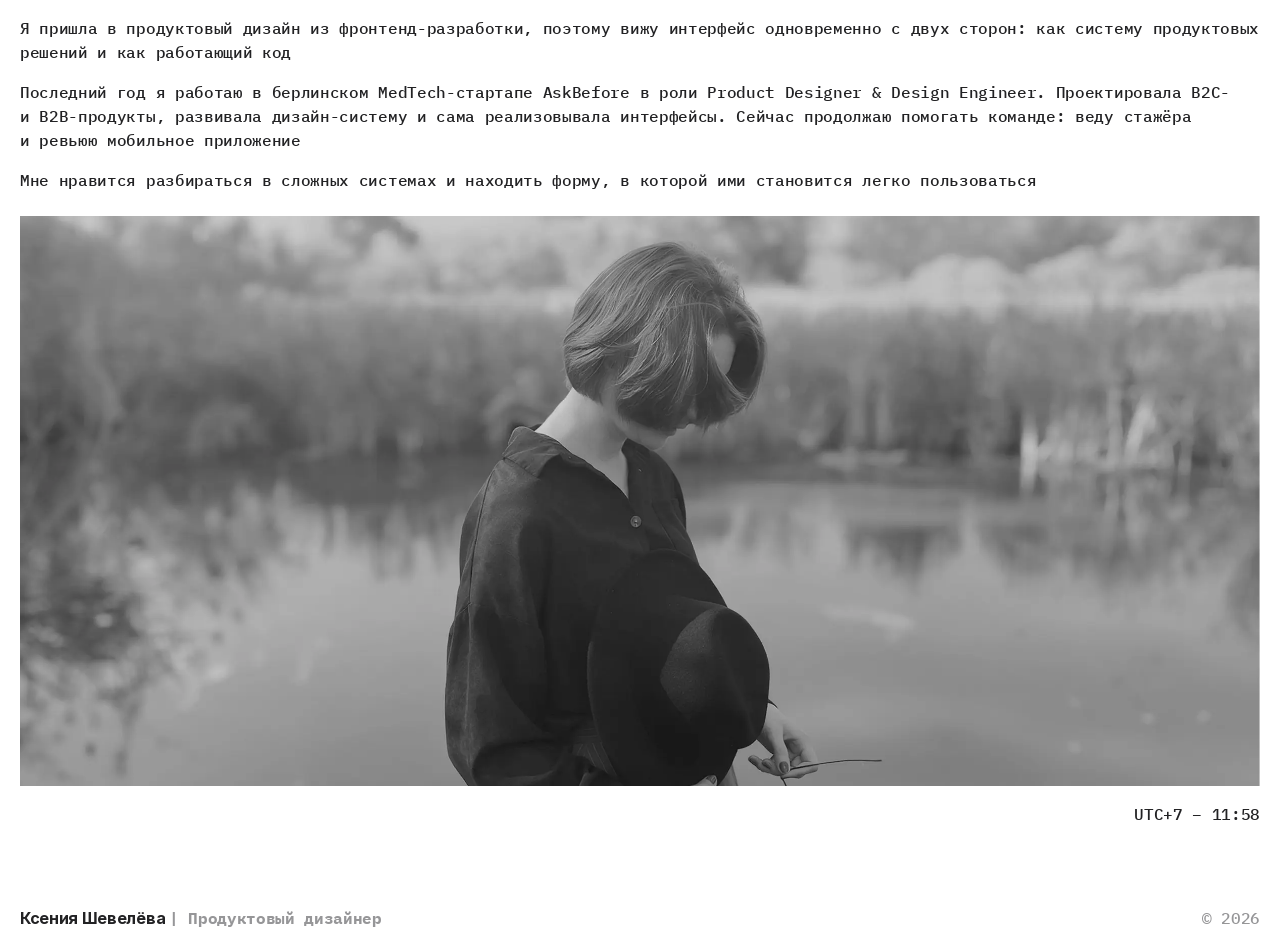
==== commit 3d3ad65d: "Add About stubs, header nav link, and mobile menu drawer. Co-authored-by: Cursor <cursoragent@cursor" ====
--- a/index.html
+++ b/index.html
@@ -51,6 +51,7 @@
 
         <nav class="header__nav" aria-label="Основная навигация">
           <div class="header__links">
+            <a class="link header__link" href="about">Обо мне</a>
             <a class="link header__link"
               href="https://drive.google.com/file/d/1JG-x4sthd5C1vM5ESfaY1iLIdnaHIqLw/view?usp=sharing" target="_blank"
               rel="noopener noreferrer">CV</a>
@@ -65,6 +66,39 @@
         </nav>
       </div>
     </header>
+
+    <div class="menu-overlay" data-menu-overlay></div>
+    <nav class="menu" id="mobile-menu" data-menu-panel aria-label="Меню">
+      <div class="menu__body">
+        <div class="menu__nav">
+          <a class="link menu__link" href="./" aria-current="page">Главная</a>
+          <a class="link menu__link" href="about">Обо мне</a>
+        </div>
+        <div class="menu__contacts">
+          <p class="subheading menu__label">Контакты</p>
+          <div class="menu__contact-links">
+            <a class="link menu__link"
+              href="https://drive.google.com/file/d/1JG-x4sthd5C1vM5ESfaY1iLIdnaHIqLw/view?usp=sharing"
+              target="_blank" rel="noopener noreferrer">CV</a>
+            <a class="link menu__link" href="https://t.me/EsLichtne" target="_blank"
+              rel="noopener noreferrer">Telegram</a>
+            <a class="link menu__link" href="https://www.linkedin.com/in/eslichtne/" target="_blank"
+              rel="noopener noreferrer">Linkedin</a>
+          </div>
+        </div>
+      </div>
+      <p class="text menu__lang" aria-label="Язык">
+        <span aria-current="true">Ru</span>|<a href="en/">Eng</a>
+      </p>
+    </nav>
+    <button type="button" class="header__menu-btn" data-menu-button
+      aria-expanded="false" aria-controls="mobile-menu"
+      aria-label="Открыть меню" data-menu-close-label="Закрыть меню">
+      <span class="header__menu-icon" aria-hidden="true">
+        <span class="header__menu-line"></span>
+        <span class="header__menu-line"></span>
+      </span>
+    </button>
 
     <div class="main">
       <main class="main__content">
@@ -431,6 +465,7 @@
     </div>
   </div>
 
+  <script src="js/menu.js"></script>
   <script src="js/main.js"></script>
 </body>
 
--- a/css/tokens.css
+++ b/css/tokens.css
@@ -20,4 +20,20 @@
   --block-gap: 48px;
   --page-stack-gap: 80px;
   --header-height: 65px;
+
+  /* Overlay (mobile menu) */
+  --overlay-bg: rgba(34, 34, 36, 0.2);
+  --overlay-blur: 8px;
+
+  /* Motion */
+  --ease-bounce: cubic-bezier(0.34, 1.35, 0.64, 1);
+  --ease-bounce-strong: cubic-bezier(0.34, 1.56, 0.64, 1);
+  --ease-out: ease-out;
+  --ease-in: ease-in;
+  --ease-close: cubic-bezier(0.4, 0, 1, 1);
+  --duration-menu-open: 380ms;
+  --duration-menu-close: 240ms;
+  --duration-overlay: 200ms;
+  --duration-icon-merge: 120ms;
+  --duration-icon-cross: 220ms;
 }
--- a/css/main.css
+++ b/css/main.css
@@ -74,16 +74,23 @@
 .header__links {
   display: flex;
   align-items: center;
-  gap: 144px;
+  gap: 104px;
 }
 
 .header__lang {
   white-space: nowrap;
+}
+
+.header__menu-btn,
+.menu-overlay,
+.menu {
+  display: none;
 }
 
 .link:hover,
 .header__logo:hover,
 .header__lang a:hover,
+.menu__lang a:hover,
 .case-toc__item:hover {
   opacity: 0.7;
 }
@@ -883,14 +890,206 @@
     display: contents;
   }
 
-  .header__links {
-    gap: 32px;
-  }
-
+  .header__links,
   .header__lang {
+    display: none;
+  }
+
+  .header__menu-btn {
+    display: flex;
+    align-items: center;
+    justify-content: center;
+    position: fixed;
+    top: 12px;
+    right: 20px;
+    z-index: 130;
+    width: 32px;
     height: 40px;
+    padding: 0;
+    border: 0;
+    background: transparent;
+    color: var(--fg-text);
+    cursor: pointer;
+  }
+
+  .header__menu-btn:focus-visible,
+  .menu__link:focus-visible,
+  .menu__lang a:focus-visible {
+    outline: 1px solid var(--fg-text);
+    outline-offset: 4px;
+  }
+
+  .header__menu-icon {
+    position: relative;
+    display: block;
+    width: 32px;
+    height: 40px;
+  }
+
+  .header__menu-line {
+    position: absolute;
+    left: 0;
+    top: 18.75px;
+    width: 32px;
+    height: 1.5px;
+    background: var(--fg-text);
+    transition:
+      translate var(--duration-icon-merge) var(--ease-in) var(--duration-icon-cross),
+      rotate var(--duration-icon-cross) var(--ease-close);
+  }
+
+  .header__menu-line:first-child {
+    translate: 0 -2.75px;
+    rotate: 0deg;
+  }
+
+  .header__menu-line:last-child {
+    translate: 0 2.75px;
+    rotate: 0deg;
+  }
+
+  body.is-menu-open:not(.is-menu-closing) .header__menu-line:first-child,
+  body.is-menu-open:not(.is-menu-closing) .header__menu-line:last-child {
+    translate: 0 0;
+    transition:
+      translate var(--duration-icon-merge) var(--ease-in),
+      rotate var(--duration-icon-cross) var(--ease-bounce-strong) var(--duration-icon-merge);
+  }
+
+  body.is-menu-open:not(.is-menu-closing) .header__menu-line:first-child {
+    rotate: -15deg;
+  }
+
+  body.is-menu-open:not(.is-menu-closing) .header__menu-line:last-child {
+    rotate: 15deg;
+  }
+
+  .menu-overlay {
+    display: block;
+    position: fixed;
+    inset: 0;
+    z-index: 110;
+    background: var(--overlay-bg);
+    -webkit-backdrop-filter: blur(var(--overlay-blur));
+    backdrop-filter: blur(var(--overlay-blur));
+    opacity: 0;
+    visibility: hidden;
+    pointer-events: none;
+    transition:
+      opacity var(--duration-overlay) var(--ease-out),
+      visibility 0s linear var(--duration-overlay);
+  }
+
+  .menu-overlay.is-open {
+    opacity: 1;
+    visibility: visible;
+    pointer-events: auto;
+    transition:
+      opacity var(--duration-overlay) var(--ease-out),
+      visibility 0s;
+  }
+
+  .menu {
+    display: flex;
+    flex-direction: column;
+    justify-content: space-between;
+    position: fixed;
+    top: 0;
+    right: -24px;
+    z-index: 120;
+    width: 304px;
+    height: 100%;
+    padding: 64px 44px 0 20px;
+    background: var(--bg-0);
+    overflow: clip;
+    transform: translateX(100%);
+    visibility: hidden;
+    pointer-events: none;
+    transition:
+      transform var(--duration-menu-close) var(--ease-close),
+      visibility 0s linear var(--duration-menu-close);
+  }
+
+  .menu.is-open {
+    transform: translateX(0);
+    visibility: visible;
+    pointer-events: auto;
+    transition:
+      transform var(--duration-menu-open) var(--ease-bounce),
+      visibility 0s;
+  }
+
+  .menu.is-open.is-closing {
+    transform: translateX(100%);
+    transition:
+      transform var(--duration-menu-close) var(--ease-close),
+      visibility 0s linear var(--duration-menu-close);
+  }
+
+  .menu__body {
+    display: flex;
+    flex: 1 0 auto;
+    flex-direction: column;
+    gap: 40px;
+    min-height: 0;
+  }
+
+  .menu__nav,
+  .menu__contact-links {
+    display: flex;
+    flex-direction: column;
+    align-items: flex-start;
+    width: 100%;
+  }
+
+  .menu__contacts {
+    display: flex;
+    flex-direction: column;
+    gap: 8px;
+    align-items: flex-start;
+    width: 100%;
+  }
+
+  .menu__label {
+    color: var(--fg-subtext);
+  }
+
+  .menu__link {
     display: flex;
     align-items: center;
+    width: 100%;
+    padding-block: 12px;
+  }
+
+  .menu__lang {
+    display: flex;
+    align-items: center;
+    justify-content: center;
+    width: 100%;
+    padding: 24px 0;
+    white-space: nowrap;
+  }
+
+  body.is-menu-open {
+    overflow: hidden;
+  }
+
+  @media (prefers-reduced-motion: reduce) {
+    .header__menu-line,
+    body.is-menu-open:not(.is-menu-closing) .header__menu-line:first-child,
+    body.is-menu-open:not(.is-menu-closing) .header__menu-line:last-child,
+    .menu,
+    .menu.is-open,
+    .menu.is-open.is-closing {
+      transition: none;
+    }
+
+    .menu-overlay,
+    .menu-overlay.is-open {
+      transition:
+        opacity var(--duration-overlay) var(--ease-out),
+        visibility 0s;
+    }
   }
 
   .intro {
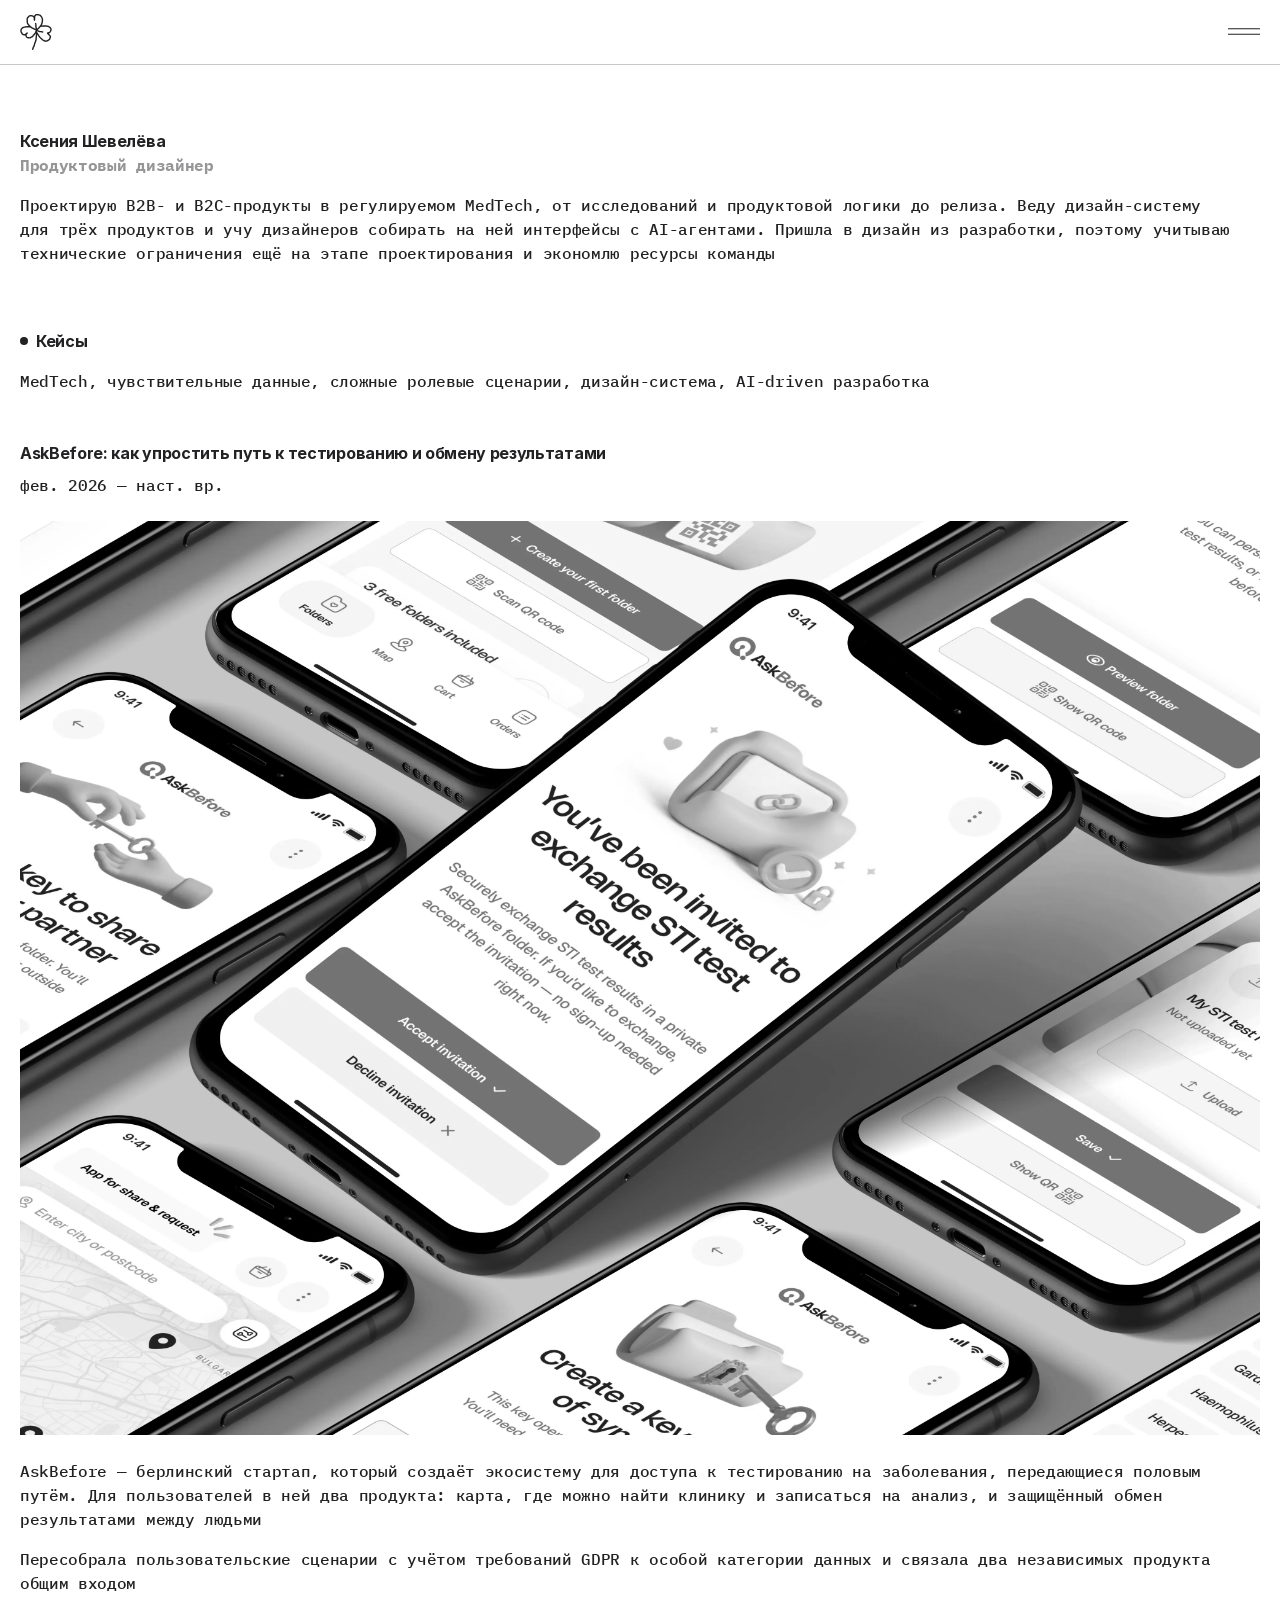
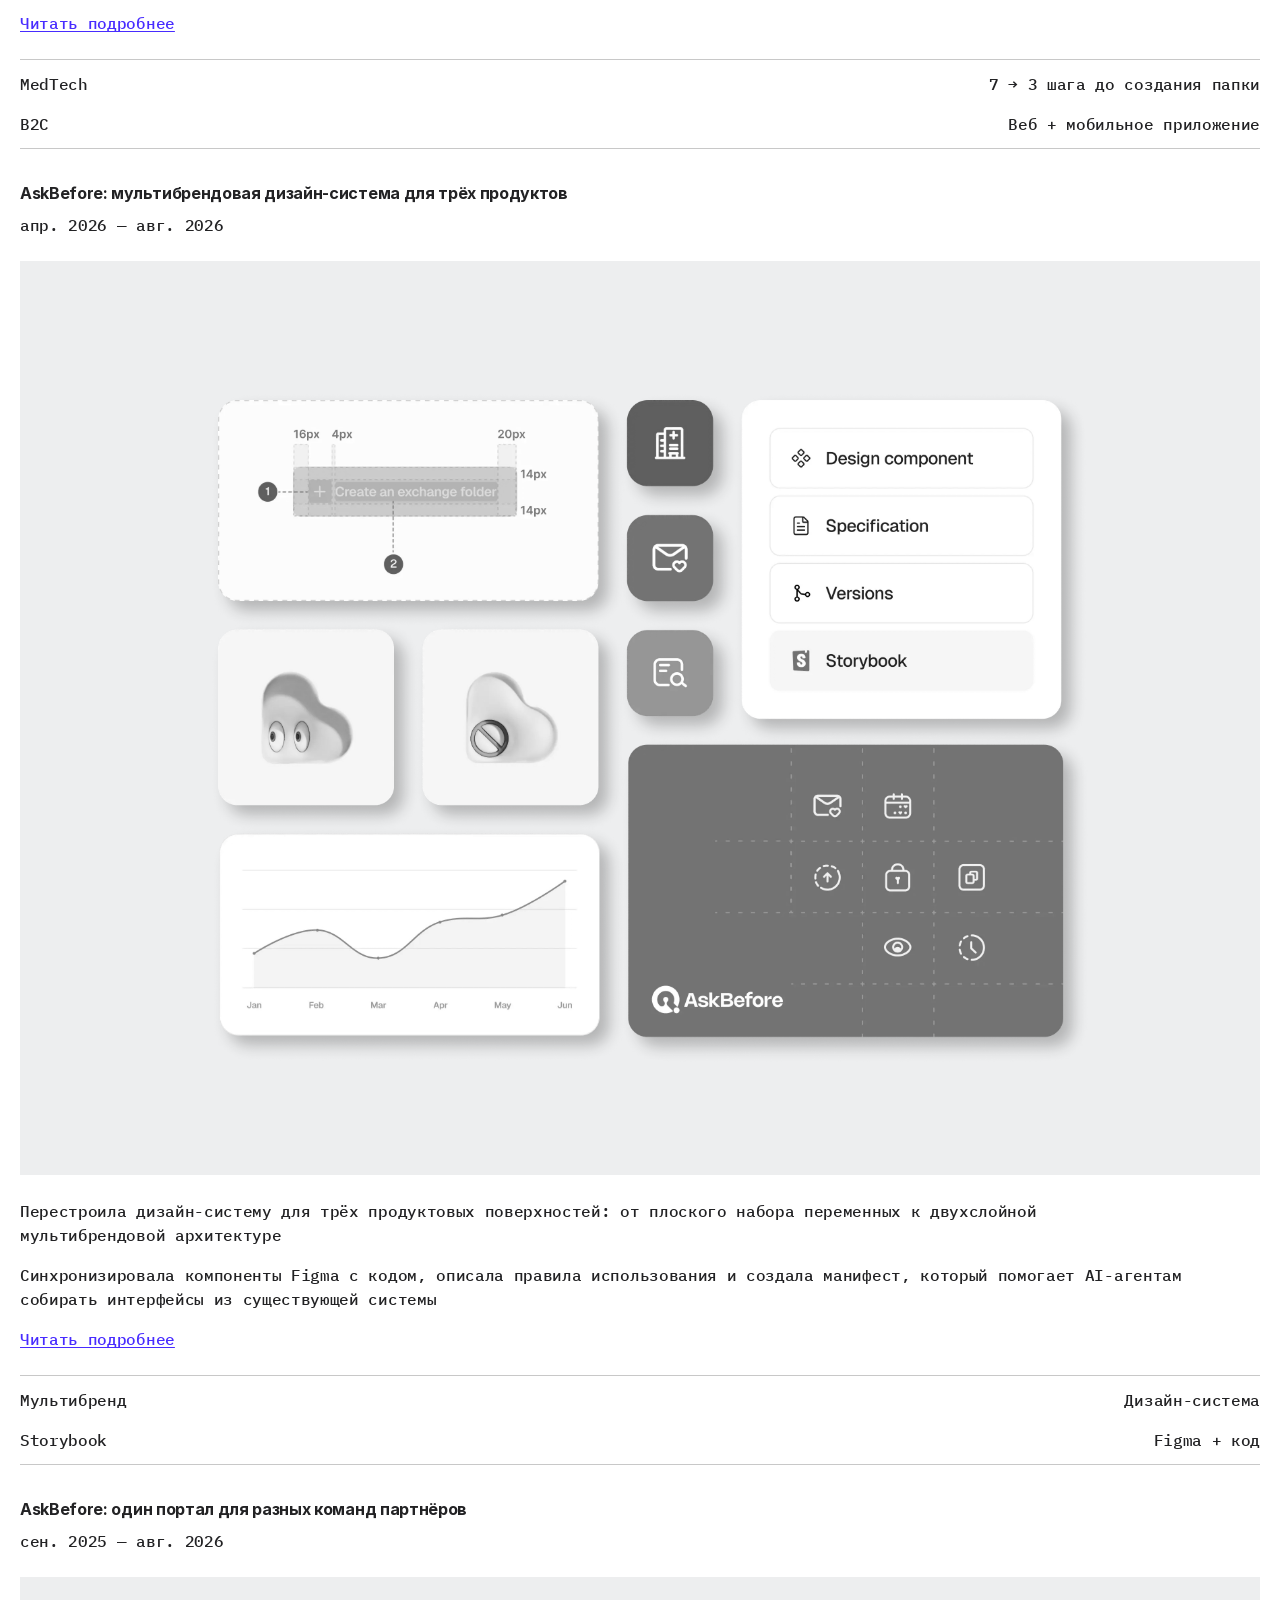
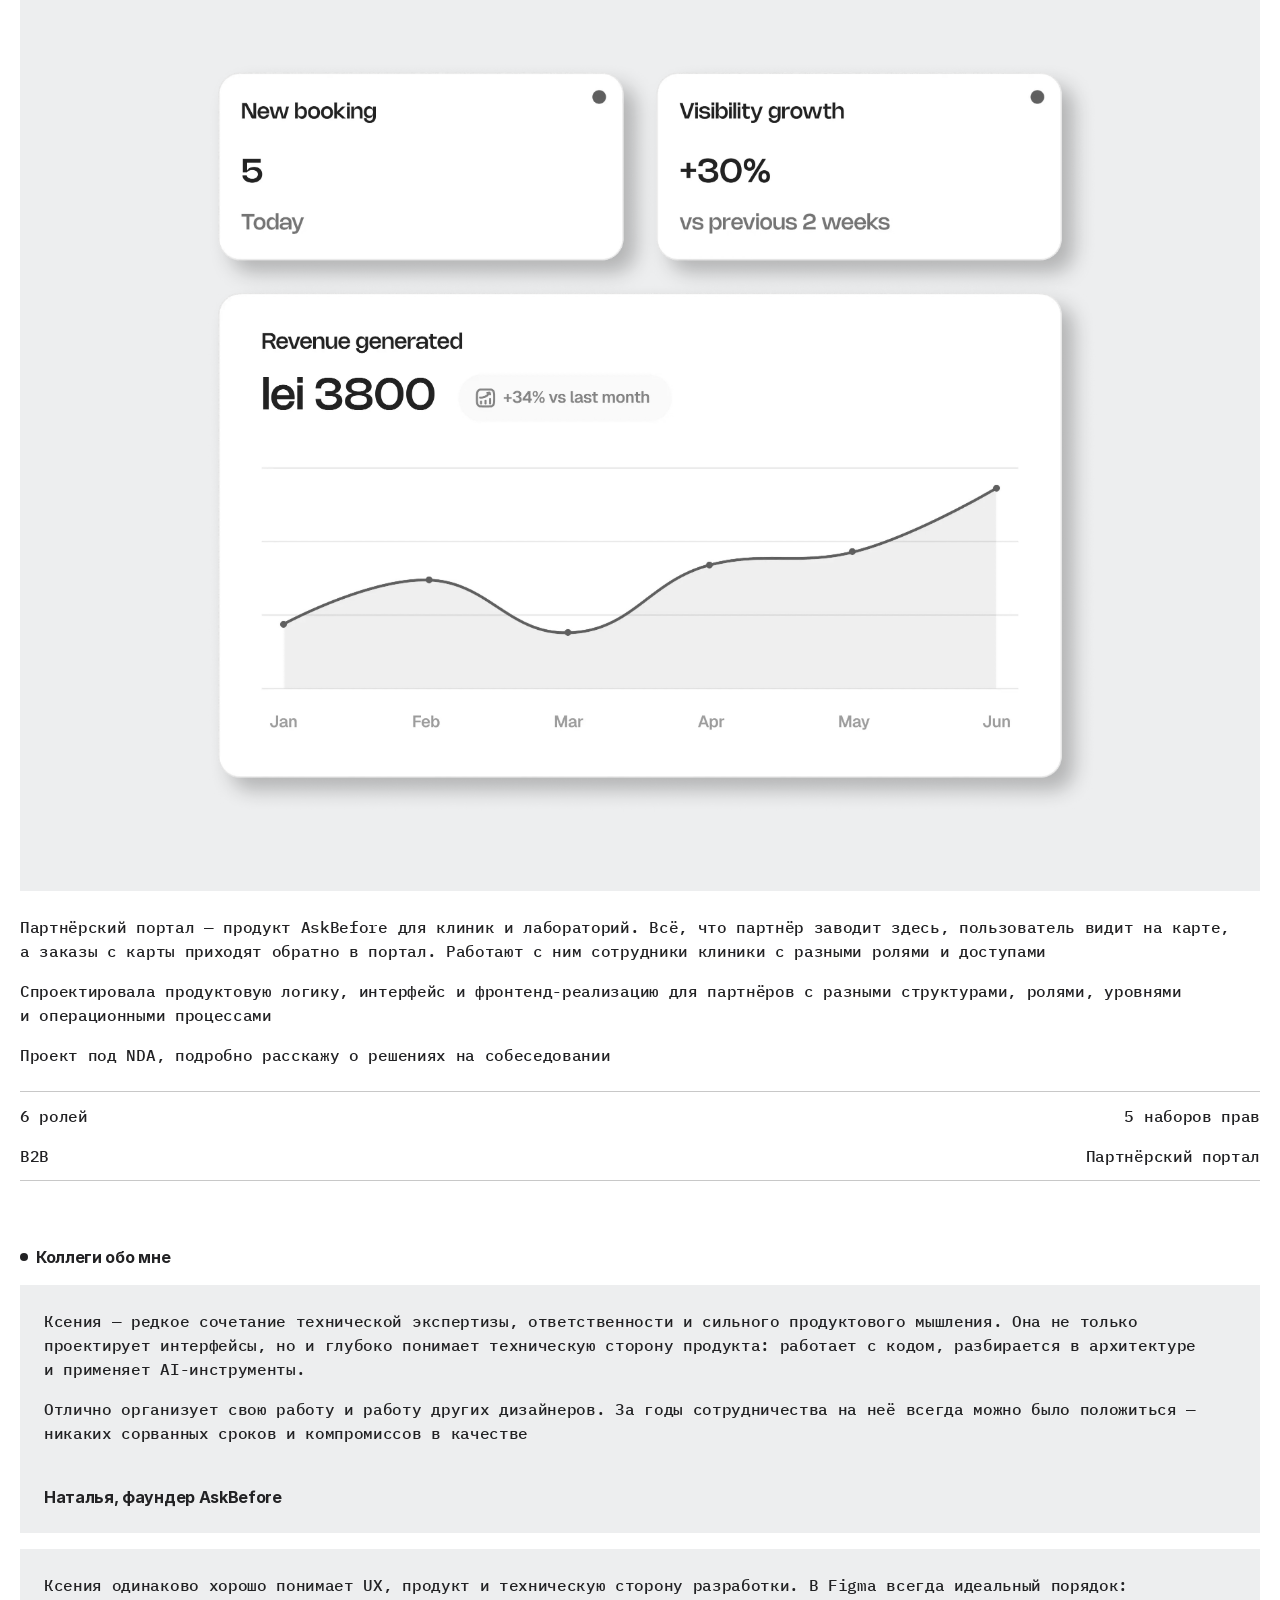
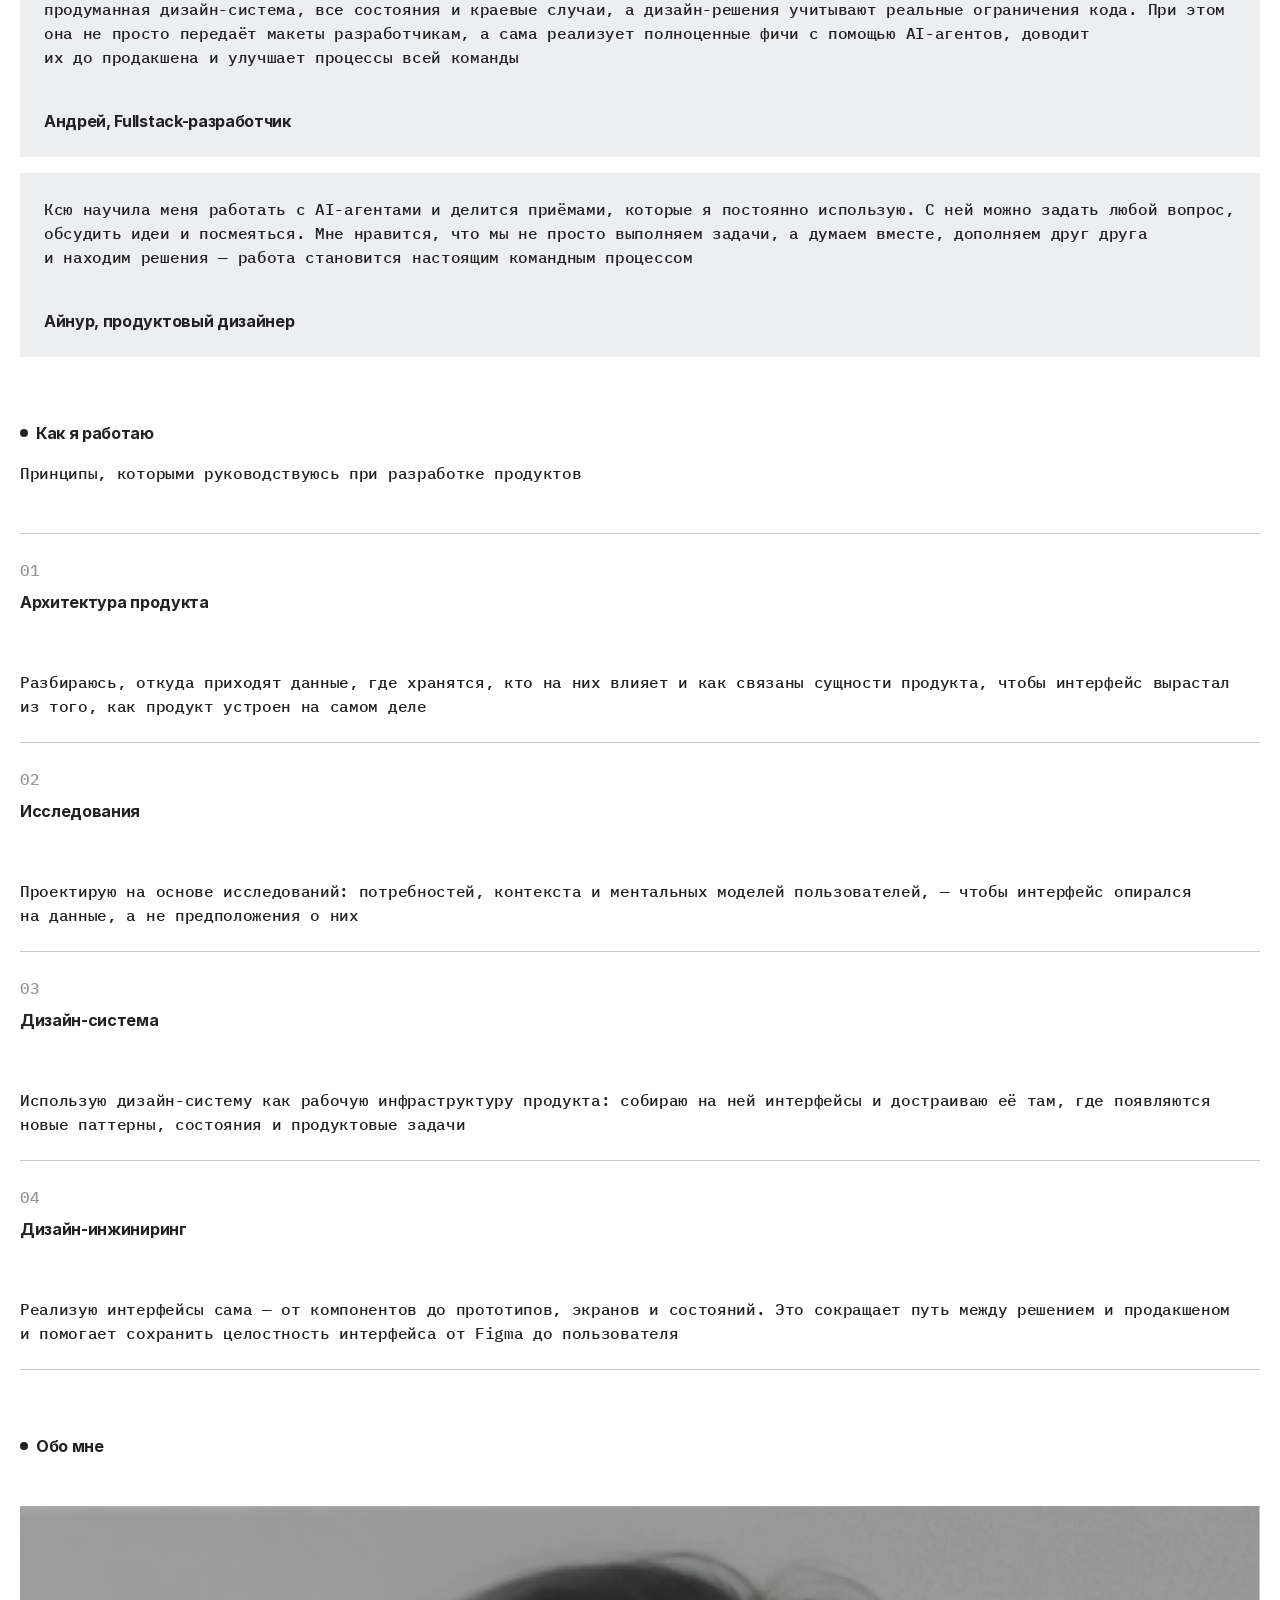
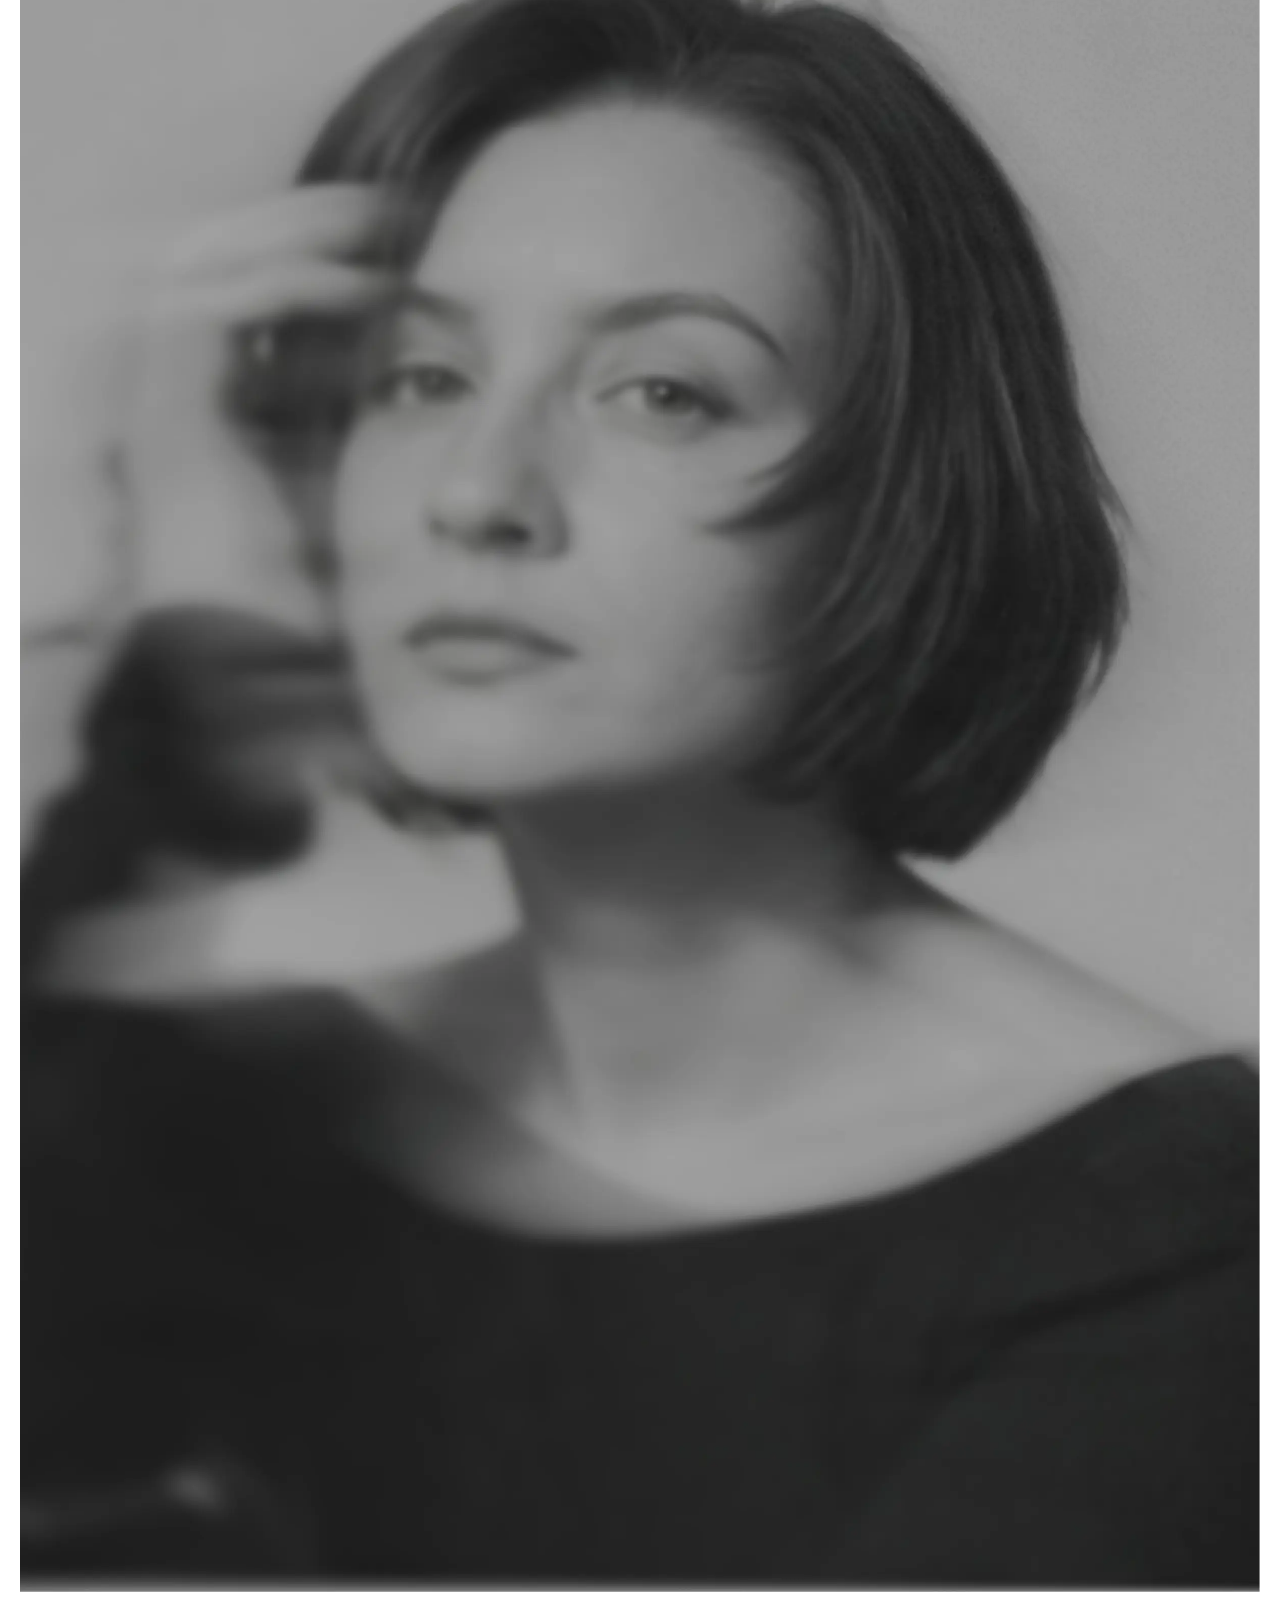
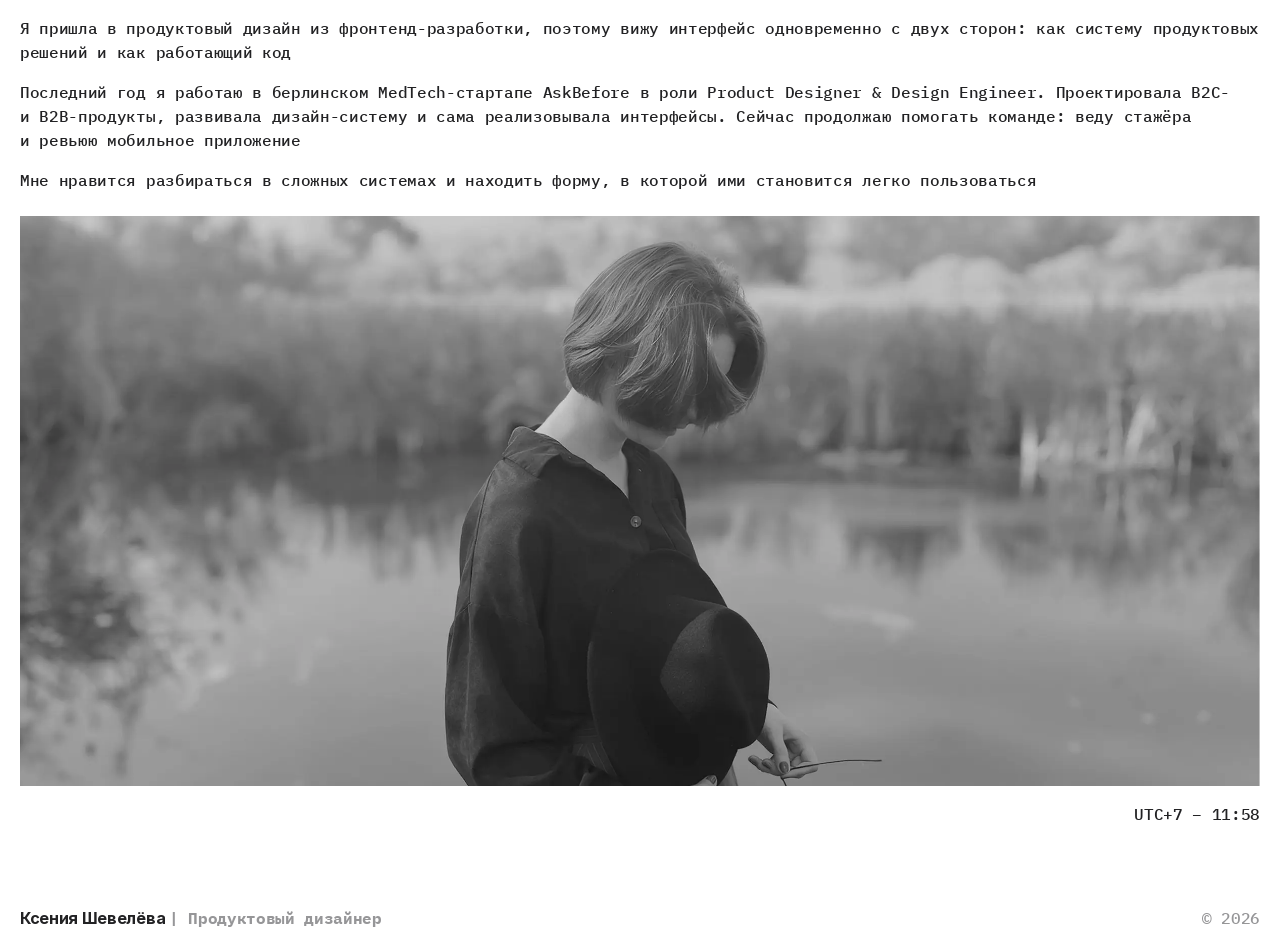
==== commit 04df138c: "Fix spelling: Дизайн-инжиниринг. Co-authored-by: Cursor <cursoragent@cursor.com>" ====
--- a/index.html
+++ b/index.html
@@ -51,7 +51,7 @@
 
         <nav class="header__nav" aria-label="Основная навигация">
           <div class="header__links">
-            <a class="link header__link" href="about">Обо мне</a>
+            <a class="link header__link" href="#about">Обо мне</a>
             <a class="link header__link"
               href="https://drive.google.com/file/d/1JG-x4sthd5C1vM5ESfaY1iLIdnaHIqLw/view?usp=sharing" target="_blank"
               rel="noopener noreferrer">CV</a>
@@ -71,8 +71,8 @@
     <nav class="menu" id="mobile-menu" data-menu-panel aria-label="Меню">
       <div class="menu__body">
         <div class="menu__nav">
-          <a class="link menu__link" href="./" aria-current="page">Главная</a>
-          <a class="link menu__link" href="about">Обо мне</a>
+          <a class="link menu__link" href="#cases">Кейсы</a>
+          <a class="link menu__link" href="#about">Обо мне</a>
         </div>
         <div class="menu__contacts">
           <p class="subheading menu__label">Контакты</p>
@@ -117,7 +117,7 @@
           </p>
         </section>
 
-        <section class="section" aria-labelledby="cases-heading">
+        <section class="section" id="cases" aria-labelledby="cases-heading">
           <div class="section-heading">
             <div class="section-heading__title">
               <span class="section-heading__dot" aria-hidden="true"></span>
@@ -394,7 +394,7 @@
             <article class="principle principle--engineering">
               <div class="principle__header">
                 <p class="text principle__index">04</p>
-                <h3 class="heading principle__title">Дизайн-инженеринг</h3>
+                <h3 class="heading principle__title">Дизайн-инжиниринг</h3>
               </div>
               <p class="text principle__text">
                 Реализую интерфейсы сама&nbsp;— от&nbsp;компонентов
@@ -407,7 +407,7 @@
           </div>
         </section>
 
-        <section class="section" aria-labelledby="about-heading">
+        <section class="section" id="about" aria-labelledby="about-heading">
           <div class="section-heading__title--solo">
             <span class="section-heading__dot" aria-hidden="true"></span>
             <h2 class="heading section-heading__label" id="about-heading">
--- a/css/main.css
+++ b/css/main.css
@@ -120,6 +120,11 @@
   flex-direction: column;
   width: 100%;
   gap: var(--block-gap);
+}
+
+#cases,
+#about {
+  scroll-margin-top: calc(var(--header-height) + 24px);
 }
 
 /* —— Intro —— */
@@ -1293,6 +1298,11 @@
     scroll-margin-top: calc(var(--header-height) + 16px);
   }
 
+  #cases,
+  #about {
+    scroll-margin-top: calc(var(--header-height) + 16px);
+  }
+
   .case-cards {
     grid-template-columns: 1fr;
   }
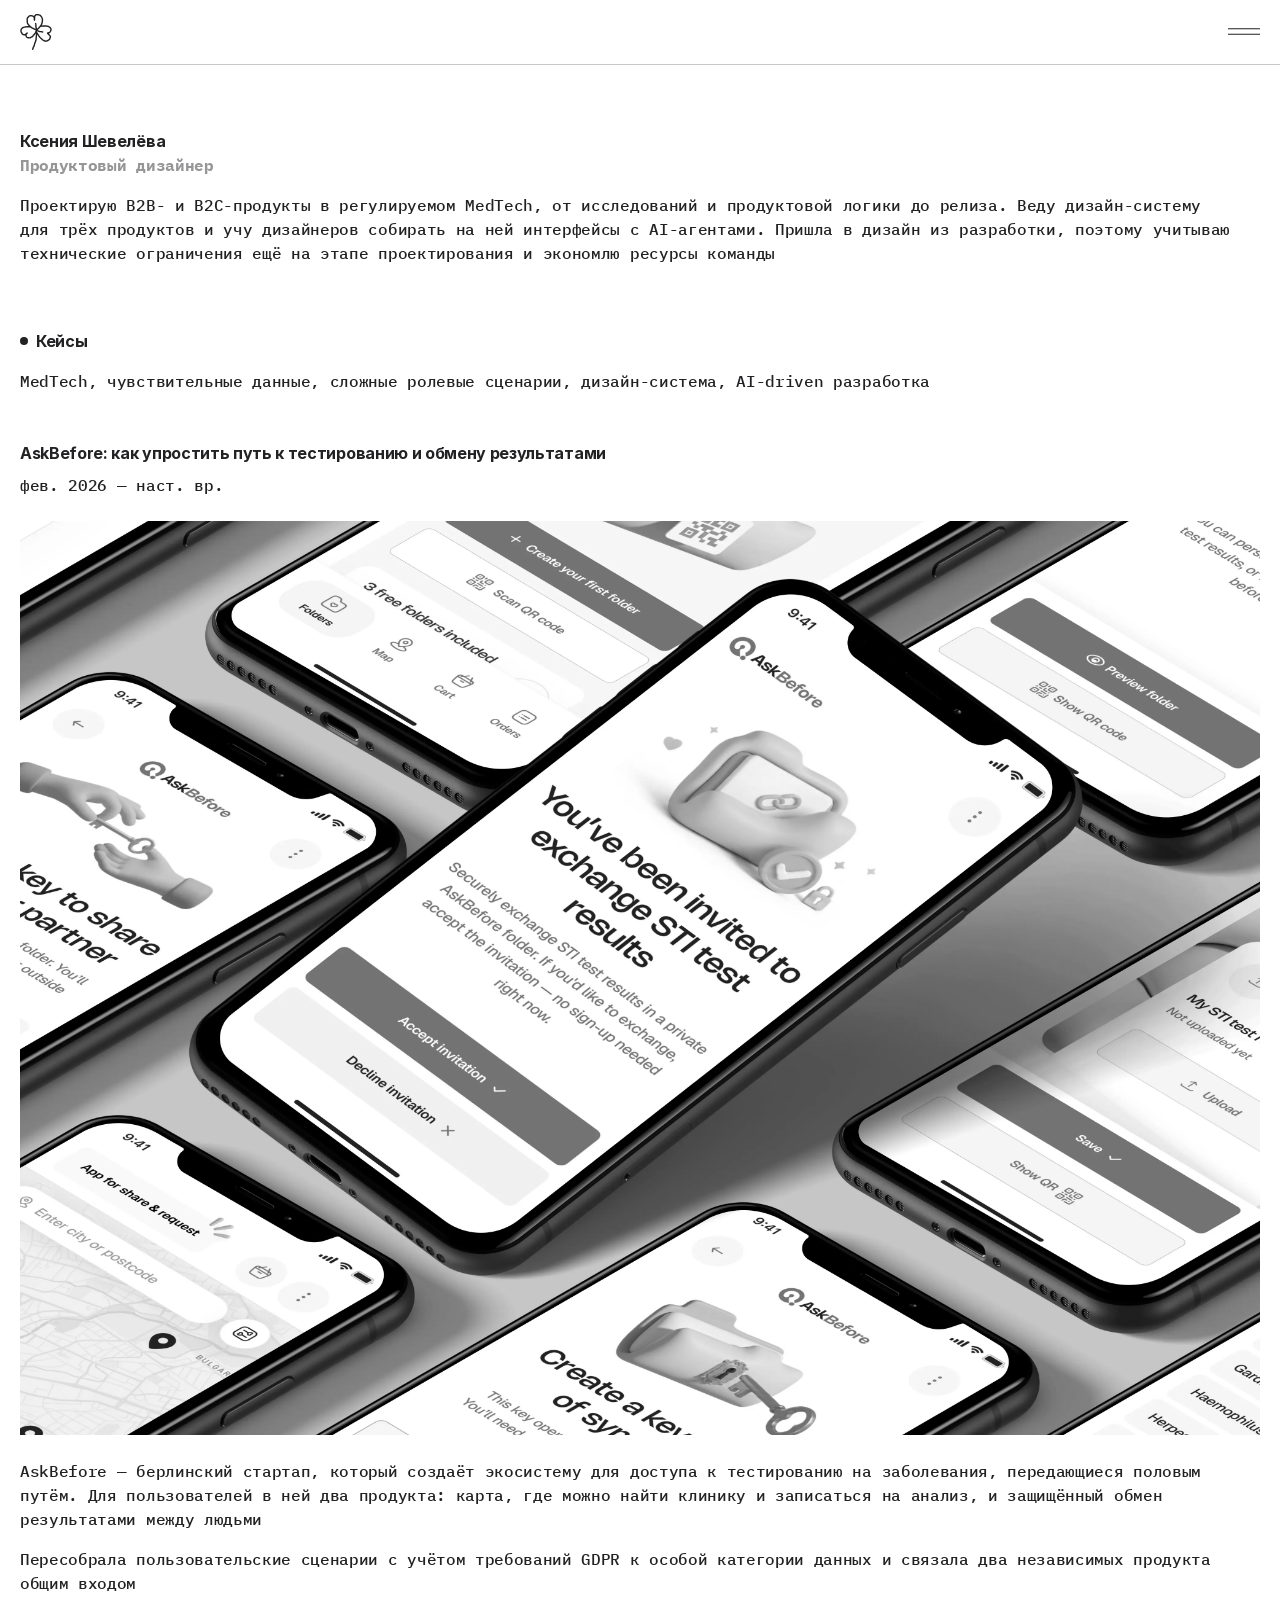
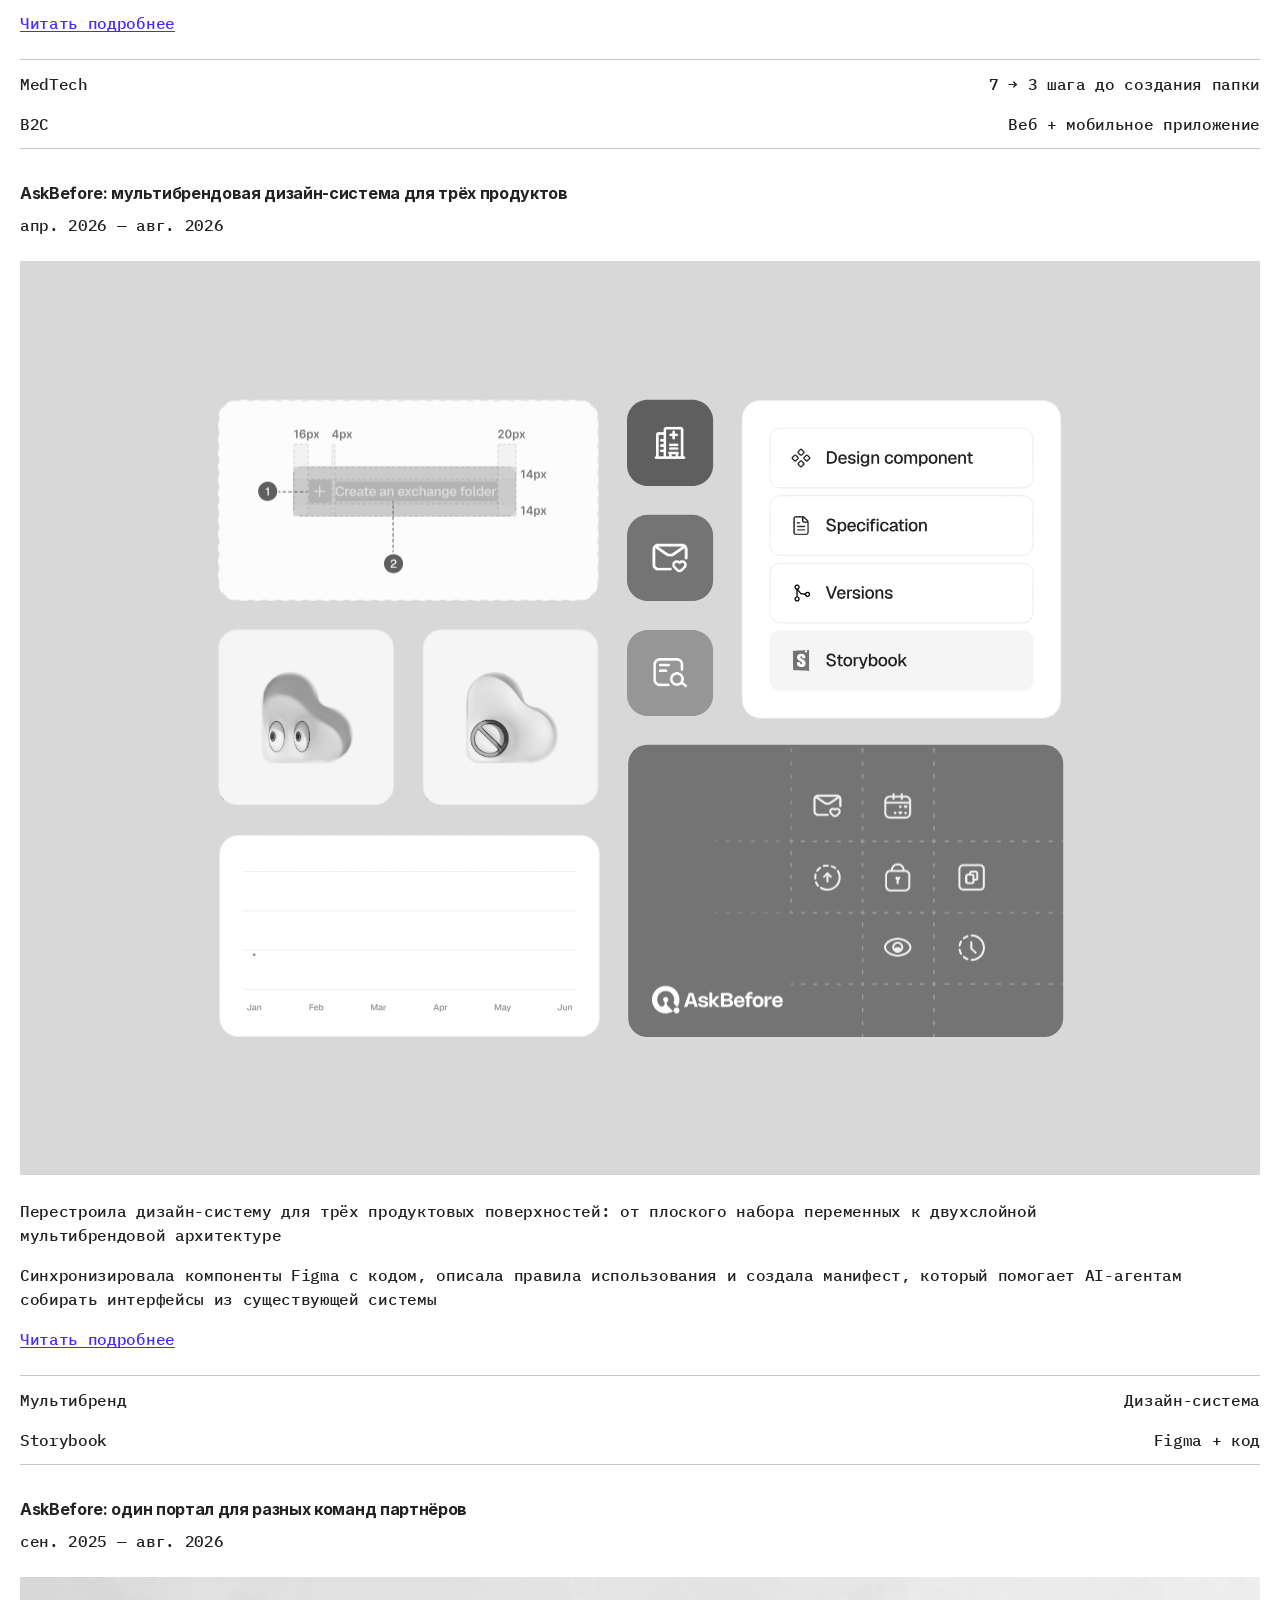
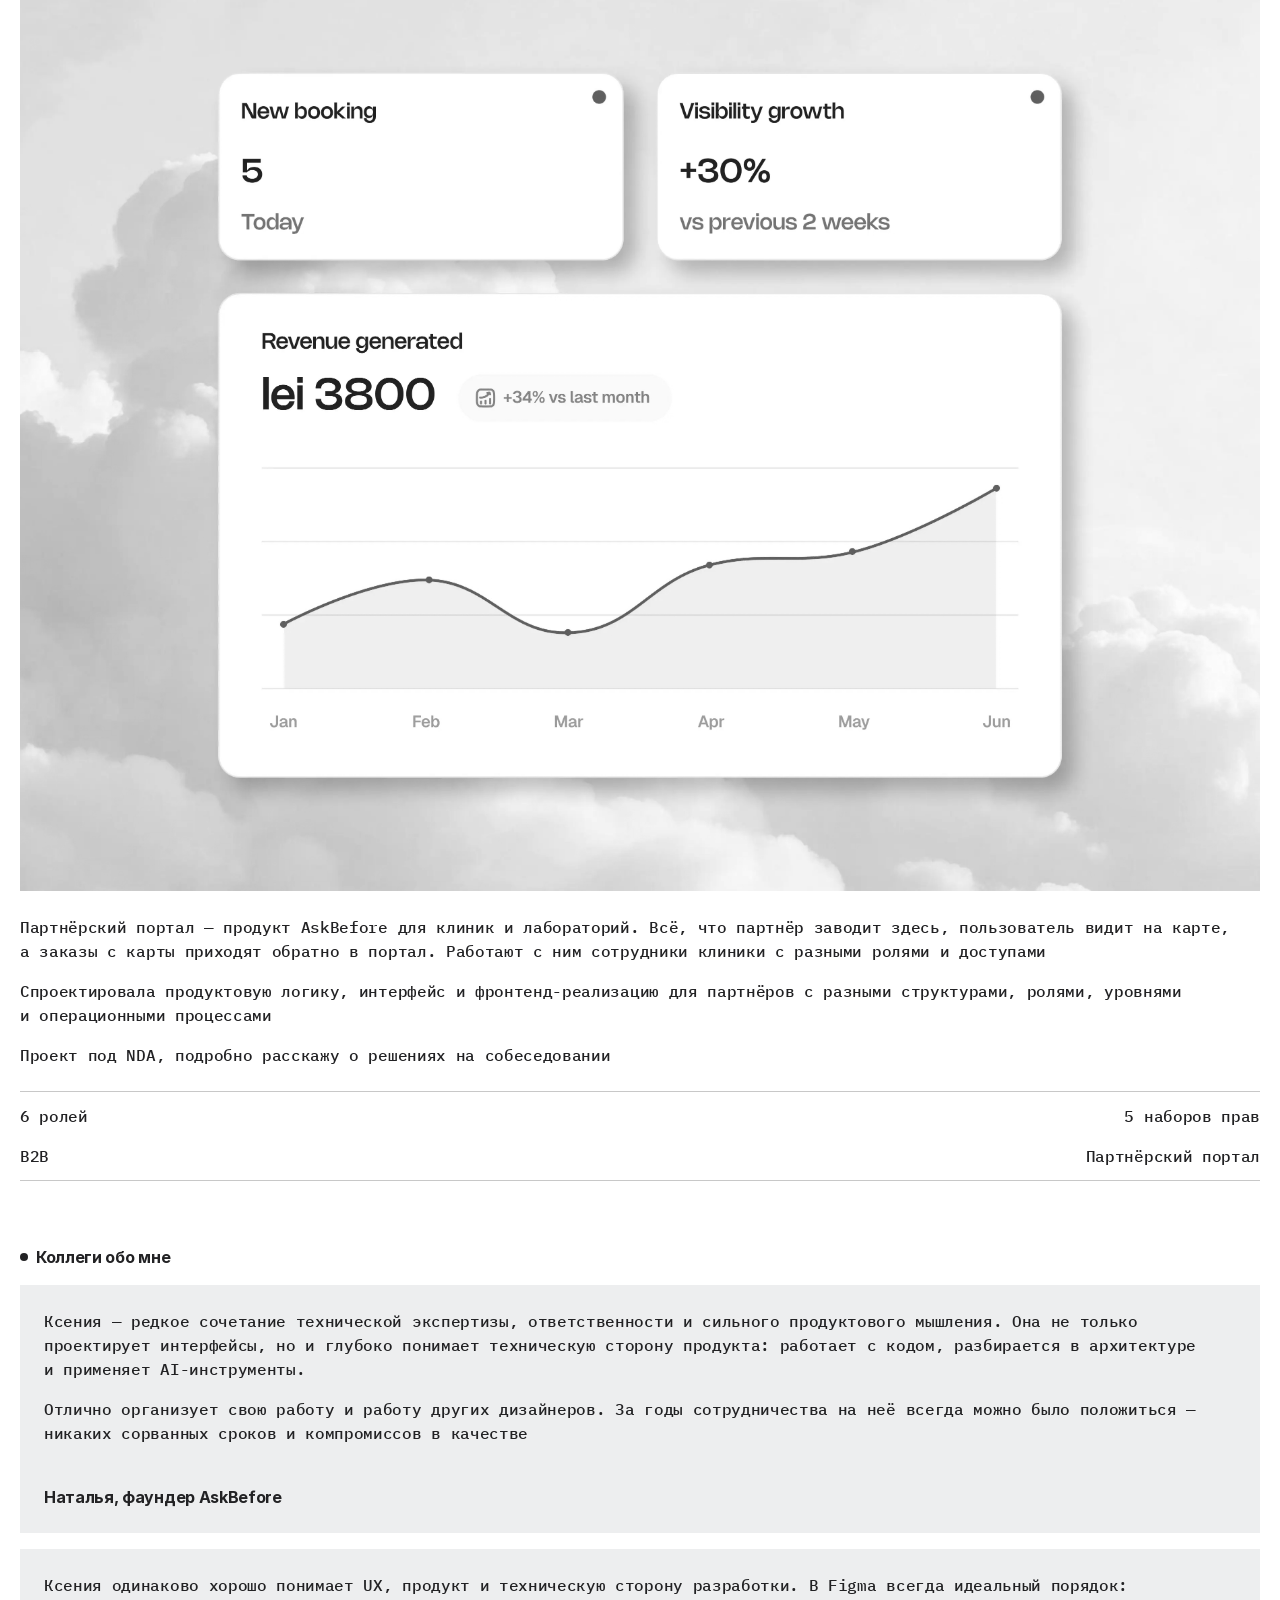
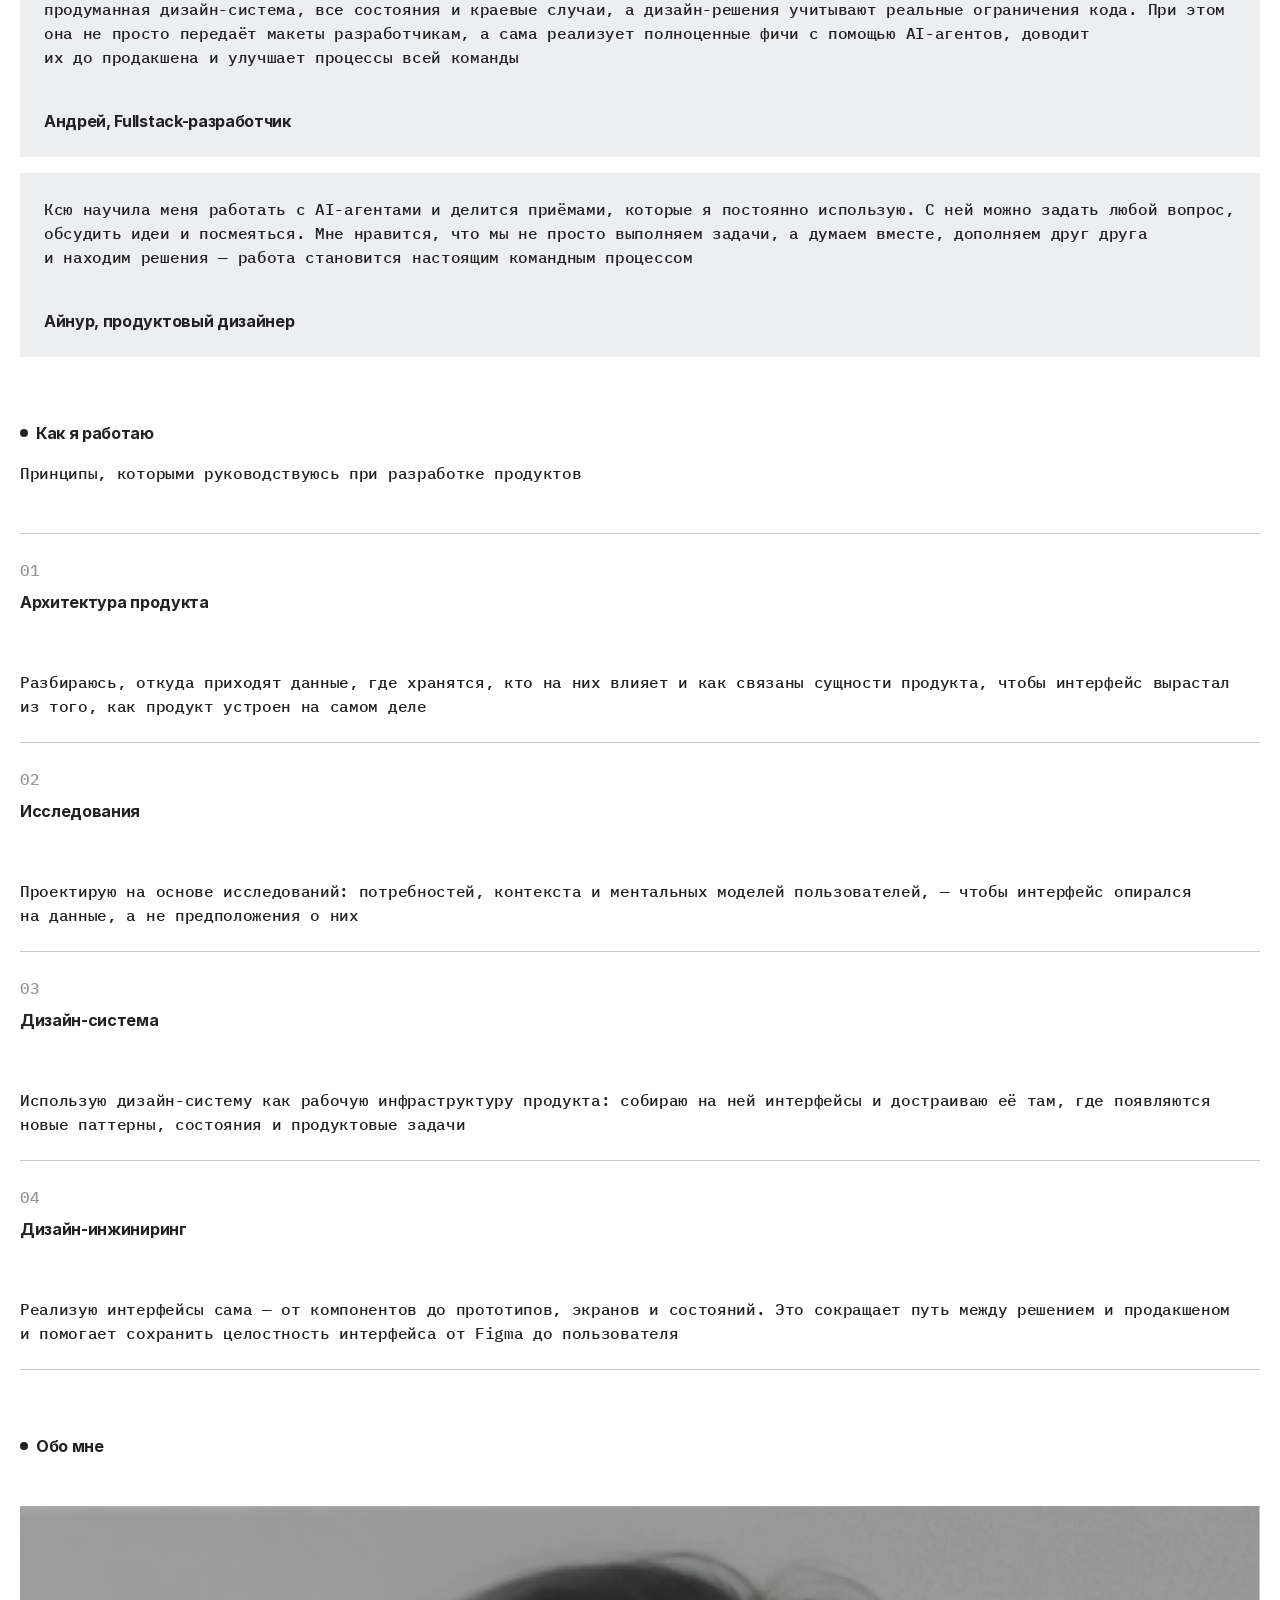
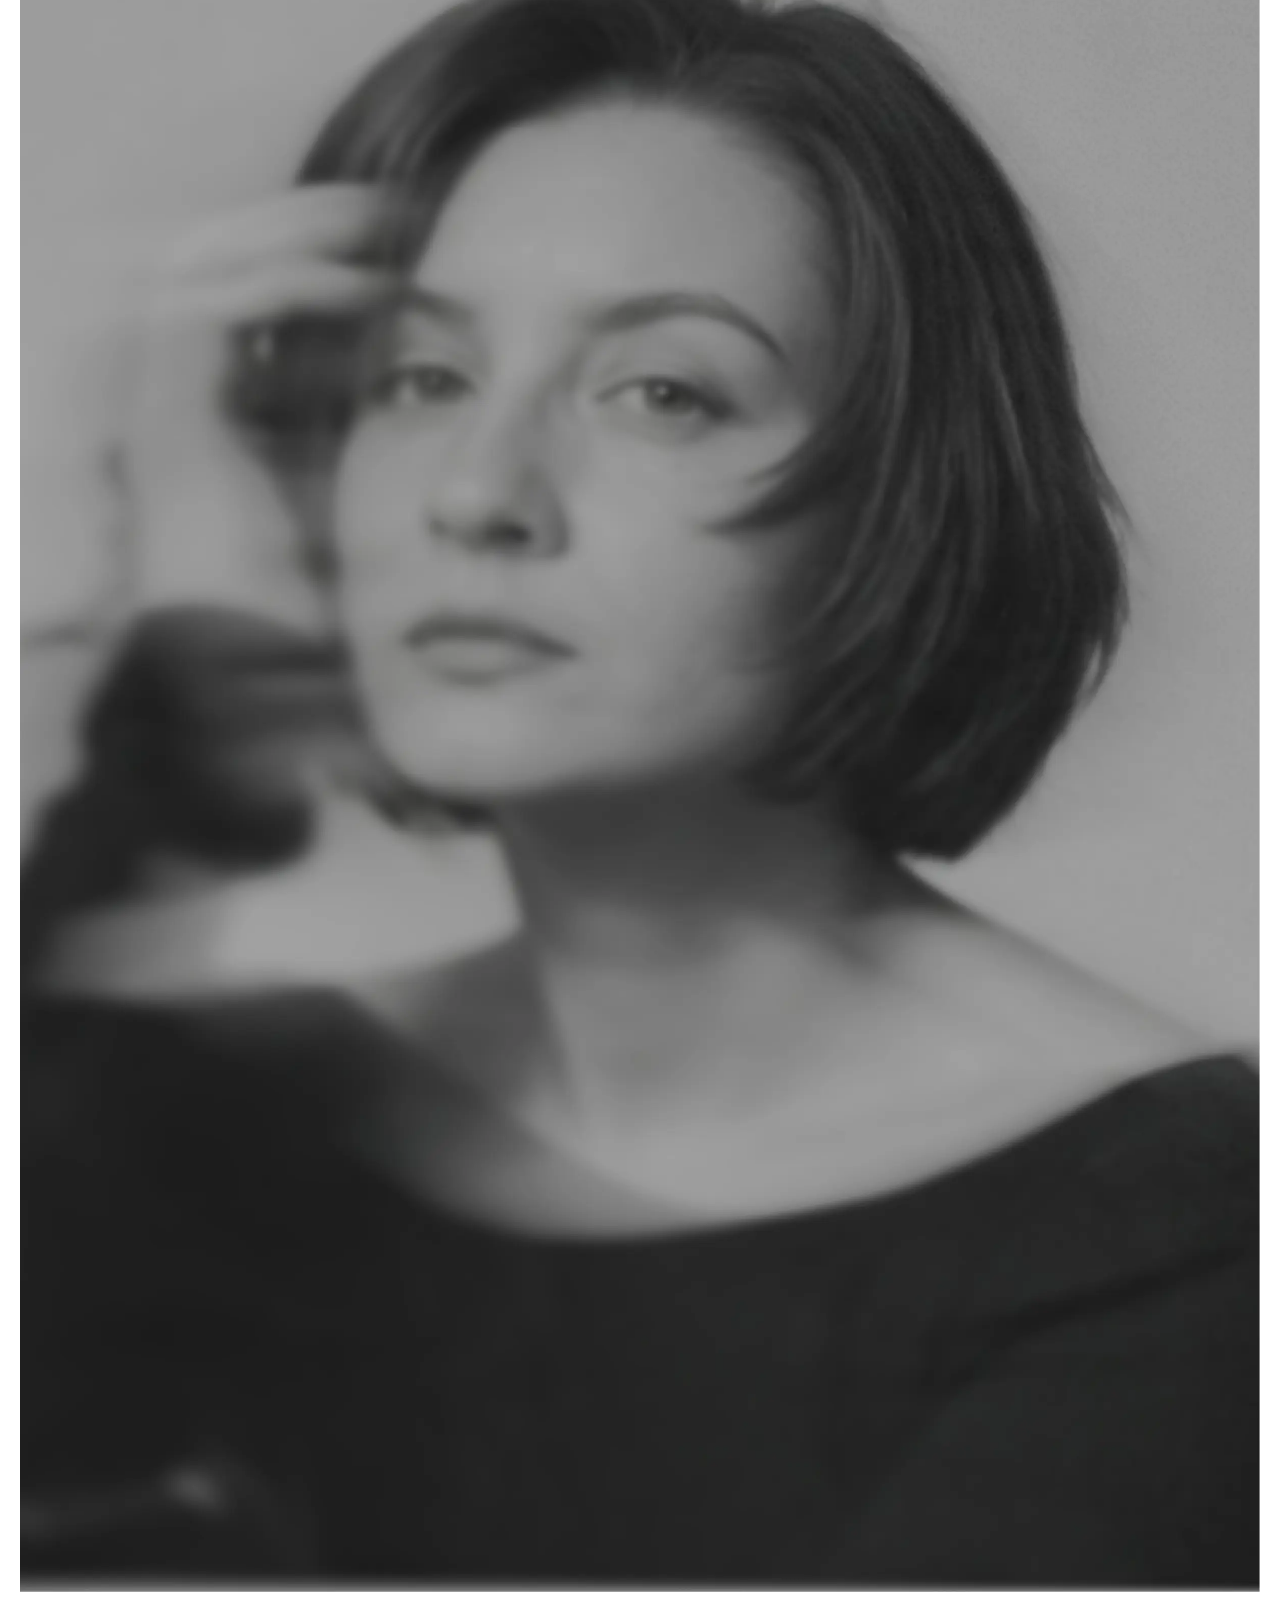
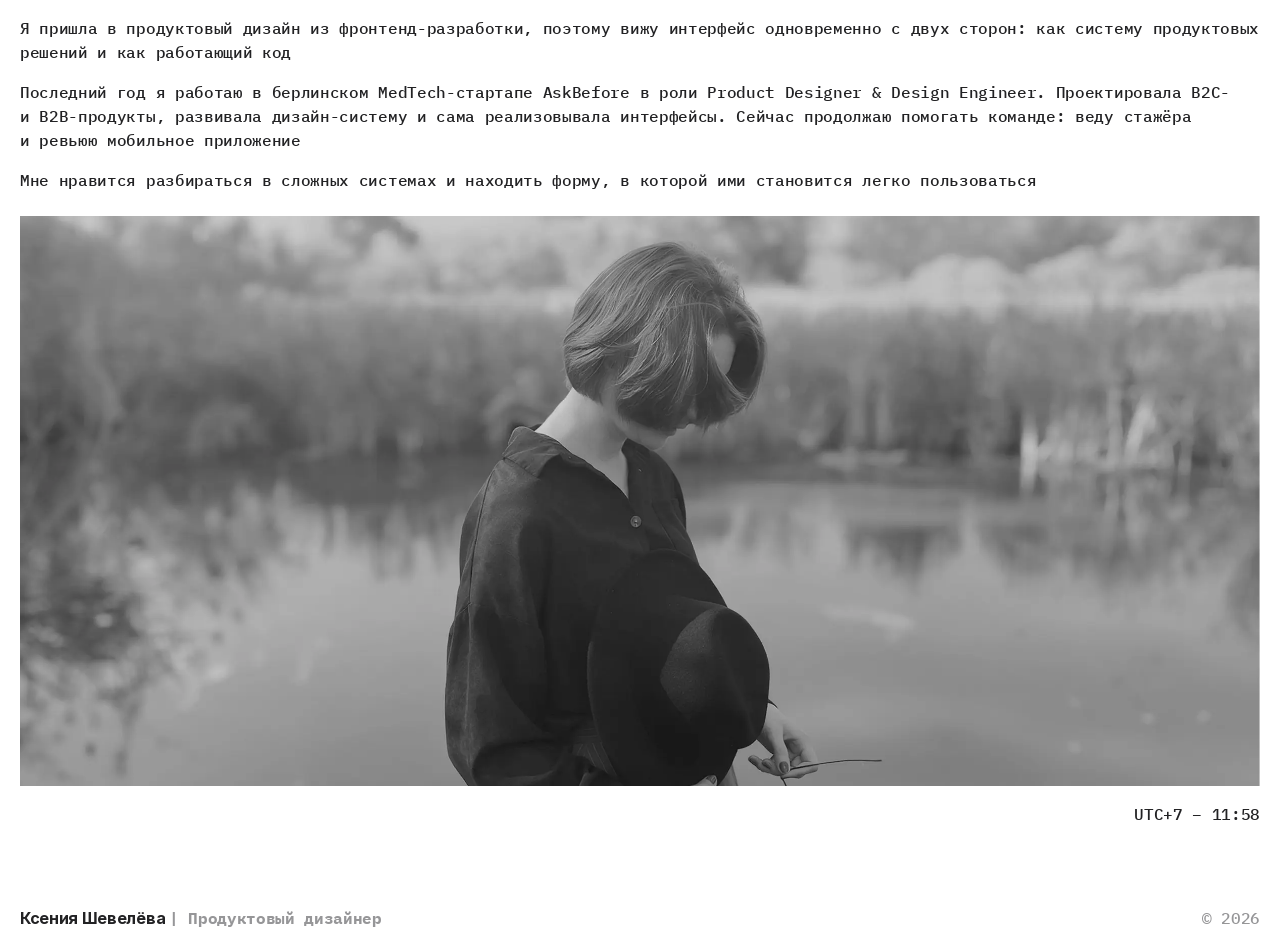
==== commit 5b427af5: "Add Lottie DS covers on the home card and case hero. Co-authored-by: Cursor <cursoragent@cursor.com>" ====
--- a/index.html
+++ b/index.html
@@ -207,6 +207,7 @@
                 aria-label="AskBefore: мультибрендовая дизайн-система для трёх продуктов">
                 <img src="assets/images/cases/ds/cover.webp"
                   alt="Коллаж компонентов мультибрендовой дизайн-системы AskBefore" width="923" height="680" />
+                <div class="case__cover-lottie" data-cover-lottie data-lottie-play="hover" data-src="assets/images/cases/ds/cover.json" aria-hidden="true"></div>
               </a>
 
               <div class="case__meta">
@@ -465,6 +466,7 @@
     </div>
   </div>
 
+  <script src="js/vendor/lottie_light.min.js"></script>
   <script src="js/menu.js"></script>
   <script src="js/main.js"></script>
 </body>
--- a/css/main.css
+++ b/css/main.css
@@ -276,6 +276,33 @@
 .case__cover:hover img,
 .case.is-in-view .case__cover img {
   filter: grayscale(0);
+}
+
+.case__cover-lottie {
+  position: absolute;
+  inset: 0;
+  pointer-events: none;
+  opacity: 0;
+  filter: grayscale(1);
+  transition: filter 0.45s ease;
+}
+
+.case__cover-lottie svg {
+  width: 100%;
+  height: 100%;
+}
+
+.case__cover:hover .case__cover-lottie,
+.case.is-in-view .case__cover-lottie {
+  filter: grayscale(0);
+}
+
+.case__cover.is-lottie-ready .case__cover-lottie {
+  opacity: 1;
+}
+
+.case__cover.is-lottie-ready img {
+  opacity: 0;
 }
 
 .case__meta {
@@ -554,6 +581,26 @@
   pointer-events: none;
 }
 
+.case-hero__lottie {
+  position: absolute;
+  inset: 0;
+  pointer-events: none;
+  opacity: 0;
+}
+
+.case-hero__lottie svg {
+  width: 100%;
+  height: 100%;
+}
+
+.case-hero__cover.is-lottie-ready .case-hero__lottie {
+  opacity: 1;
+}
+
+.case-hero__cover.is-lottie-ready img {
+  opacity: 0;
+}
+
 .case-hero__meta {
   display: grid;
   grid-template-columns: repeat(3, minmax(0, 1fr));
@@ -1147,6 +1194,10 @@
     filter: grayscale(0);
   }
 
+  .case.is-in-view .case__cover-lottie {
+    filter: grayscale(0);
+  }
+
   .case__content {
     order: 3;
     gap: var(--grid-gap);
